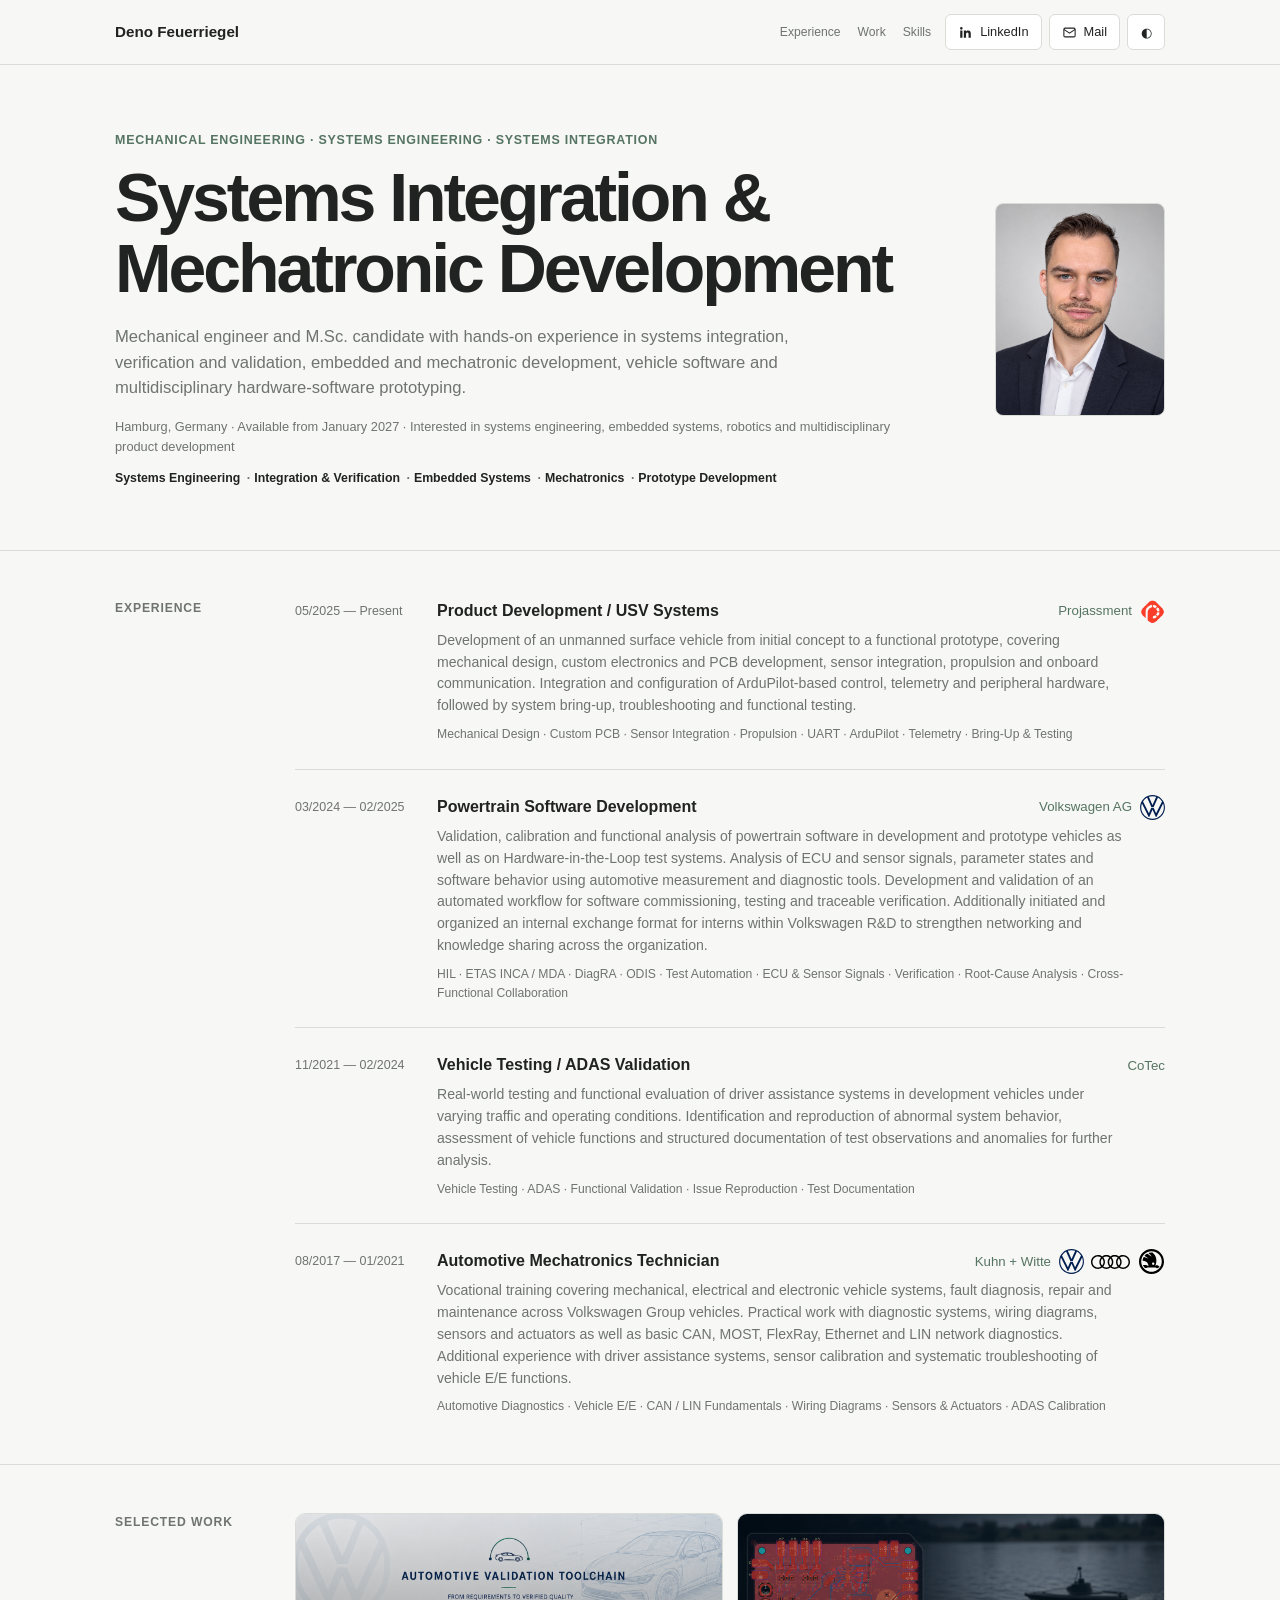
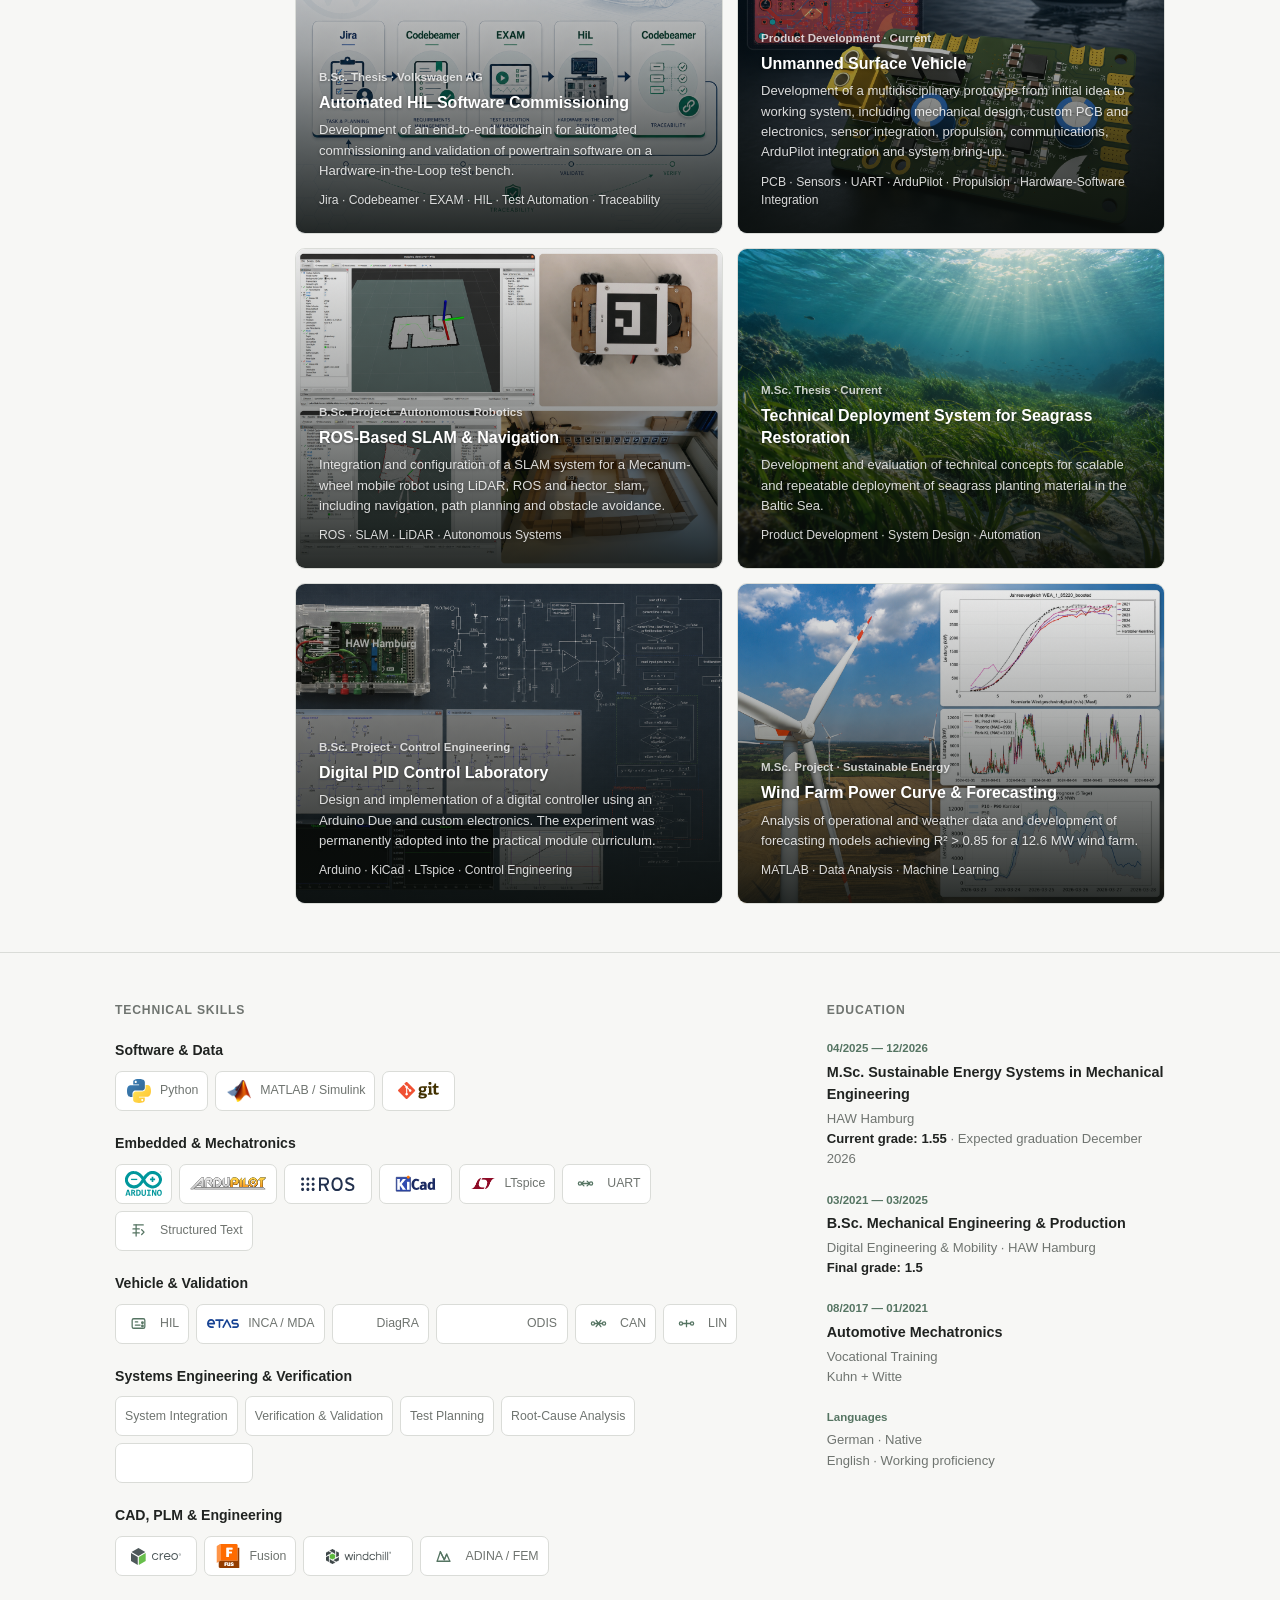
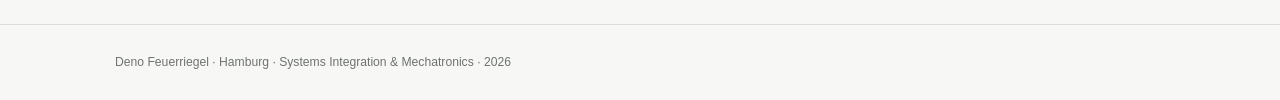
==== index.html @ 8373c4b9 "update mobile version" ====
<!DOCTYPE html>
<html lang="en">

<head>

    <meta charset="UTF-8">

    <meta
        name="viewport"
        content="width=device-width, initial-scale=1.0"
    >

    <meta
        name="format-detection"
        content="telephone=no"
    >

    <meta
        name="description"
        content="Deno Feuerriegel – Mechanical Engineer focused on systems integration, vehicle software validation, HIL testing, embedded systems and mechatronic development."
    >

    <!-- Social preview -->
    <meta
        property="og:title"
        content="Deno Feuerriegel | Engineering Profile"
    >

    <meta
        property="og:description"
        content="Mechanical Engineer focused on systems integration, vehicle software validation, HIL testing and multidisciplinary mechatronic development."
    >

    <meta
        property="og:type"
        content="website"
    >

    <meta property="og:url" content="https://denofeuerriegel.github.io/">
   
    <link
        rel="canonical"
        href="https://denofeuerriegel.github.io/"
    >

    <meta
        name="theme-color"
        content="#557462"
    >

    <!-- Favicon -->
    <link
        rel="icon"
        type="image/svg+xml"
        href="./assets/favicon.svg"
    >

    <link
        rel="alternate icon"
        href="./assets/favicon.svg"
    >

    <title>
        Deno Feuerriegel | Engineering Profile
    </title>


    <style>

        /* =========================================================
           THEME
        ========================================================= */

        :root {
            --bg: #f7f7f5;
            --surface: #ffffff;

            --text: #202321;
            --muted: #6f7470;

            --border: #dadcd8;

            --accent: #557462;
            --icon-bg: #eef0ec;

            --tool-bg: #ffffff;
            --tool-hover: #eef0ec;
            --tool-border: #dadcd8;
            --logo-bg: transparent;
        }


        @media (prefers-color-scheme: dark) {

            :root {
                --bg: #181a19;
                --surface: #202321;

                --text: #eeeeeb;
                --muted: #a4a8a4;

                --border: #373b38;

                --accent: #9eb5a6;
                --icon-bg: #292d2a;

                --tool-bg: #4a504d;
                --tool-hover: #565d59;
                --tool-border: #606862;

                --logo-bg: rgba(255, 255, 255, .16);
            }

        }


        html.light {
            --bg: #f7f7f5;
            --surface: #ffffff;

            --text: #202321;
            --muted: #6f7470;

            --border: #dadcd8;

            --accent: #557462;
            --icon-bg: #eef0ec;

            --tool-bg: #ffffff;
            --tool-hover: #eef0ec;
            --tool-border: #dadcd8;
            --logo-bg: transparent;
        }


        html.dark {
            --bg: #181a19;
            --surface: #202321;

            --text: #eeeeeb;
            --muted: #a4a8a4;

            --border: #373b38;

            --accent: #9eb5a6;
            --icon-bg: #292d2a;

            --tool-bg: #4a504d;
            --tool-hover: #565d59;
            --tool-border: #606862;

            --logo-bg: rgba(255, 255, 255, .16);
        }



        /* =========================================================
           BASE
        ========================================================= */

        * {
            box-sizing: border-box;

            margin: 0;
            padding: 0;
        }


        html {
            scroll-behavior: smooth;
        }


        body {
            background: var(--bg);
            color: var(--text);

            font-family:
                -apple-system,
                BlinkMacSystemFont,
                "Segoe UI",
                Helvetica,
                Arial,
                sans-serif;

            line-height: 1.55;

            transition:
                background-color .2s ease,
                color .2s ease;
        }


        a {
            color: inherit;
        }


        a[x-apple-data-detectors] {
            color: inherit !important;
            text-decoration: none !important;
            pointer-events: none !important;
            cursor: default !important;
        }


        img {
            max-width: 100%;
        }


        .container {
            width: min(
                1050px,
                calc(100% - 40px)
            );

            margin: auto;
        }



        /* =========================================================
           NAVIGATION
        ========================================================= */

        nav {
            border-bottom:
                1px solid var(--border);

            background: var(--bg);
        }


        .nav-inner {
            min-height: 64px;

            display: flex;
            align-items: center;
            justify-content: space-between;

            gap: 24px;
        }


        .brand {
            flex: 0 0 auto;

            font-size: .95rem;
            font-weight: 650;

            text-decoration: none;
        }


        .nav-right {
            display: flex;
            align-items: center;

            gap: 14px;
        }


        .nav-links {
            display: flex;
            align-items: center;

            gap: 17px;
        }


        .nav-link {
            color: var(--muted);

            font-size: .76rem;
            font-weight: 500;

            text-decoration: none;

            transition: color .15s ease;
        }


        .nav-link:hover {
            color: var(--text);
        }


        .nav-actions {
            display: flex;

            gap: 7px;
        }


        .nav-button {
            height: 36px;

            padding: 0 12px;

            border:
                1px solid var(--border);

            border-radius: 6px;

            background: var(--surface);
            color: var(--text);

            display: inline-flex;
            align-items: center;
            justify-content: center;

            gap: 7px;

            font-family: inherit;
            font-size: .8rem;
            font-weight: 500;

            text-decoration: none;

            cursor: pointer;

            transition:
                border-color .15s ease,
                background-color .15s ease;
        }


        .nav-button:hover {
            border-color: var(--accent);

            background: var(--icon-bg);
        }


        .nav-button svg {
            width: 15px;
            height: 15px;
        }


        #theme-toggle {
            width: 38px;

            padding: 0;
        }



        /* =========================================================
           HERO
        ========================================================= */

        header {
            padding:
                66px 0 62px;
        }


        .hero-grid {
            display: grid;

            grid-template-columns:
                minmax(0, 1fr)
                170px;

            gap: 55px;

            align-items: center;
        }


        .hero-copy {
            max-width: 800px;
        }


        .label {
            margin-bottom: 12px;

            color: var(--accent);

            font-size: .78rem;
            font-weight: 600;

            text-transform: uppercase;

            letter-spacing: .06em;
        }


        h1 {
            max-width: 780px;

            margin-bottom: 20px;

            font-size:
                clamp(
                    2.5rem,
                    6vw,
                    4.25rem
                );

            font-weight: 550;

            line-height: 1.04;

            letter-spacing: -.045em;
        }


        .hero-copy > p {
            max-width: 700px;

            color: var(--muted);

            font-size: 1.04rem;
        }


        .hero-meta {
            margin-top: 16px;

            color: var(--muted);

            font-size: .8rem;
            font-weight: 500;
        }



        /* Technical focus line */

        .focus-line {
            margin-top: 12px;

            display: flex;
            flex-wrap: wrap;

            gap: 6px 14px;

            color: var(--text);

            font-size: .77rem;
            font-weight: 550;
        }


        .focus-line span {
            position: relative;
        }


        .focus-line span:not(:last-child)::after {
            content: "·";

            position: absolute;

            right: -10px;

            color: var(--muted);
        }



        /* =========================================================
           PROFILE PHOTO
           Original: 683 × 1024
        ========================================================= */

        .profile {
            display: flex;
            flex-direction: column;

            align-items: flex-end;

            gap: 9px;
        }


        .portrait {
            width: 170px;

            aspect-ratio: 1122 / 1402;

            overflow: hidden;

            border:
                1px solid var(--border);

            border-radius: 8px;

            background: var(--surface);
        }


        .portrait img {
            width: 100%;
            height: 100%;

            display: block;

            object-fit: cover;
            object-position: center center;

            image-rendering: auto;
        }


        .profile-caption {
            width: 158px;

            color: var(--muted);

            font-size: .72rem;

            text-align: right;
        }



        /* =========================================================
           SECTIONS
        ========================================================= */

        section {
            padding: 48px 0;

            border-top:
                1px solid var(--border);

            scroll-margin-top: 20px;
        }


        .layout {
            display: grid;

            grid-template-columns:
                150px 1fr;

            gap: 30px;
        }


        .section-title {
            color: var(--muted);

            font-size: .76rem;
            font-weight: 600;

            text-transform: uppercase;

            letter-spacing: .07em;
        }



        /* =========================================================
           EXPERIENCE
        ========================================================= */

        .job {
            display: grid;

            grid-template-columns:
                120px 1fr;

            gap: 22px;

            padding:
                0 0 25px;

            margin-bottom: 25px;

            border-bottom:
                1px solid var(--border);
        }


        .job:last-child {
            padding-bottom: 0;

            margin-bottom: 0;

            border-bottom: none;
        }


        .date {
            padding-top: 3px;

            color: var(--muted);

            font-size: .78rem;

            white-space: nowrap;
        }


        .job-top {
            display: flex;

            justify-content: space-between;
            align-items: center;

            gap: 20px;

            margin-bottom: 6px;
        }


        .job h3 {
            font-size: 1rem;
            font-weight: 600;
        }


        .company-wrap {
            display: flex;

            align-items: center;
            justify-content: flex-end;

            gap: 8px;

            white-space: nowrap;
        }


        .company {
            color: var(--accent);

            font-size: .83rem;
        }


        .company-logos {
            display: flex;
            align-items: center;

            gap: 7px;
        }



        /* =========================================================
           COMPANY LOGOS
        ========================================================= */

        .company-logo-link,
        .company-logo-static {
            display: inline-flex;

            align-items: center;
            justify-content: center;

            border-radius: 4px;

            text-decoration: none;
        }


        .company-logo-link {
            transition:
                opacity .15s ease,
                transform .15s ease;
        }


        .company-logo-link:hover {
            opacity: .72;

            transform:
                translateY(-1px);
        }


        .company-logo {
            width: 25px;
            height: 25px;

            display: block;

            object-fit: contain;
        }


        .company-logo.projassment {
            width: 25px;
            height: 25px;
        }


        .company-logo.audi {
            width: 39px;
            height: 23px;
        }


        .company-logo.skoda {
            width: 28px;
            height: 25px;
        }


        .job p {
            max-width: 690px;

            color: var(--muted);

            font-size: .88rem;
        }


        .keywords {
            margin-top: 8px;

            color: var(--muted);

            font-size: .76rem;
        }



        /* =========================================================
           SELECTED WORK
        ========================================================= */

        .projects {
            display: grid;

            grid-template-columns:
                repeat(
                    2,
                    minmax(0, 1fr)
                );

            gap: 14px;
        }


        .project {
            position: relative;

            min-height: 230px;

            padding: 23px;

            overflow: hidden;

            border:
                1px solid var(--border);

            border-radius: 10px;

            background: var(--surface);

            display: flex;
            align-items: flex-end;

            transition:
                transform .18s ease,
                border-color .18s ease;
        }


        .project:hover {
            transform: translateY(-2px);

            border-color: var(--accent);
        }


        .project-content {
            position: relative;
            z-index: 2;

            width: 100%;
        }


        .project:not(.project-visual) {
            align-items: flex-start;
        }


        .project-visual {
            aspect-ratio: 4 / 3;
            min-height: 0;
        }


        .project-image {
            position: absolute;
            inset: 0;

            width: 100%;
            height: 100%;

            object-fit: cover;
            object-position: center;

            transform: scale(1.001);

            transition:
                transform .35s ease,
                filter .35s ease;
        }


        .project-visual:hover .project-image {
            transform: scale(1.035);

            filter:
                brightness(1.08)
                saturate(1.04);
        }

        .project-visual h3,
        .project-visual p,
        .project-visual .keywords,
        .project-visual .project-meta {
            text-shadow:
                0 1px 3px rgba(0, 0, 0, .35);
        }

        .project-visual::after {
            content: "";

            position: absolute;
            inset: 0;

            background:
                linear-gradient(
                    180deg,
                    rgba(10, 14, 12, .08) 0%,
                    rgba(10, 14, 12, .34) 42%,
                    rgba(10, 14, 12, .88) 100%
                );

            z-index: 1;

            opacity: 1;

            transition:
                opacity .3s ease;
        }


        .project-visual:hover::after {
            opacity: .62;
        }


        .project-meta {
            margin-bottom: 5px;

            color: var(--accent);

            font-size: .72rem;
            font-weight: 600;
        }


        .project h3 {
            margin-bottom: 7px;

            font-size: 1rem;
            font-weight: 600;

            line-height: 1.35;
        }


        .project p {
            color: var(--muted);

            font-size: .82rem;

            line-height: 1.55;
        }


        .project .keywords {
            margin-top: 10px;
        }


        .project-visual .project-meta {
            color: rgba(255, 255, 255, .78);
        }


        .project-visual h3 {
            color: #ffffff;
        }


        .project-visual p,
        .project-visual .keywords {
            color: rgba(255, 255, 255, .84);
        }


        @media (prefers-reduced-motion: reduce) {
            .project,
            .project-image {
                transition: none;
            }
        }


        /* =========================================================
           LOWER GRID
        ========================================================= */

        .two-columns {
            display: grid;

            grid-template-columns:
                1.32fr .68fr;

            gap: 55px;
        }


        .group {
            margin-bottom: 22px;
        }


        .group:last-child {
            margin-bottom: 0;
        }


        .group h3 {
            margin-bottom: 9px;

            font-size: .88rem;
            font-weight: 600;
        }



        /* =========================================================
           SKILL PILLS
        ========================================================= */

        .tool-list {
            display: flex;
            flex-wrap: wrap;

            gap: 7px;
        }


        .tool {
            min-height: 40px;

            padding: 5px 9px;

            display: inline-flex;
            align-items: center;

            gap: 8px;

            border:
                1px solid var(--tool-border, var(--border));

            border-radius: 7px;

            background: var(--tool-bg, var(--surface));
            color: var(--muted);

            font-size: .77rem;

            text-decoration: none;

            transition:
                border-color .15s ease,
                background-color .15s ease,
                transform .15s ease;
        }


        a.tool {
            cursor: pointer;
        }


        a.tool:hover {
            border-color: var(--accent);

            background: var(--tool-hover, var(--icon-bg));

            transform:
                translateY(-1px);
        }



        /* =========================================================
           ICON + TEXT
        ========================================================= */

        .tool-icon {
            width: 27px;
            height: 27px;

            flex:
                0 0 27px;

            display: inline-flex;

            align-items: center;
            justify-content: center;

            overflow: hidden;
        }


        .tool-icon img {
            width: 24px;
            height: 24px;

            display: block;

            object-fit: contain;
        }


        .tool-icon.diagra img {
            width: 26px;
            height: 26px;
        }


        .tool-icon.etas-icon {
            width: 34px;

            flex: 0 0 34px;
        }


        .tool-icon.etas-icon img {
            width: 32px;
            height: 24px;
        }


        .tool-icon svg {
            width: 19px;
            height: 19px;

            stroke: var(--accent);
            fill: none;

            stroke-width: 1.6;

            stroke-linecap: round;
            stroke-linejoin: round;
        }



        /* =========================================================
           WORDMARK LOGOS
        ========================================================= */

        .tool.wordmark {
            padding:
                5px 9px;

            gap: 0;
        }


        .wordmark-img {
            display: block;

            width: auto;
            height: 25px;

            max-width: 88px;

            object-fit: contain;
        }


        .wordmark-img.arduino {
            max-width: 69px;
        }


        .wordmark-img.ardupilot {
            max-width: 78px;
        }


        .wordmark-img.git {
            max-width: 62px;
        }


        .wordmark-img.ros {
            max-width: 68px;
        }


        .wordmark-img.kicad {
            max-width: 72px;
        }


        .wordmark-img.etas {
            max-width: 73px;
        }


        .wordmark-img.creo {
            max-width: 80px;
        }


        .wordmark-img.windchill {
            width: 90px;
            max-width: 90px;

            height: 23px;
        }


        .wordmark-img.codebeamer {
            width: 118px;
            max-width: 118px;

            height: 28px;
        }



        /* ODIS is wider than a normal icon */

        .tool.wordmark.odis {
            padding:
                5px 10px;
            gap: 8px;
        }


        .wordmark-img.odis {
            width: 72px;
            max-width: 72px;

            height: 27px;

            object-fit: contain;
        }

        .wordmark-img.git,
        .wordmark-img.ros,
        .wordmark-img.kicad,
        .wordmark-img.odis,
        .wordmark-img.creo,
        .wordmark-img.windchill,
        .wordmark-img.codebeamer {
            background: var(--logo-bg);

            border-radius: 5px;

            padding: 4px 6px;
        }


        /* ODIS fallback */

        .logo-fallback {
            display: none;

            color: var(--text);

            font-size: .73rem;
            font-weight: 600;
        }



        /* =========================================================
           EDUCATION
        ========================================================= */

        .degree {
            margin-bottom: 22px;
        }


        .degree:last-child {
            margin-bottom: 0;
        }


        .degree-date {
            margin-bottom: 3px;

            color: var(--accent);

            font-size: .72rem;
            font-weight: 550;
        }


        .degree h3 {
            margin-bottom: 3px;

            font-size: .9rem;
            font-weight: 600;
        }


        .degree p {
            color: var(--muted);

            font-size: .82rem;
        }


        .grade {
            color: var(--text);

            font-weight: 550;
        }



        /* =========================================================
           FOOTER
        ========================================================= */

        footer {
            padding: 28px 0;

            border-top:
                1px solid var(--border);

            color: var(--muted);

            font-size: .76rem;
        }



        /* =========================================================
           MOBILE
        ========================================================= */

        @media (max-width: 780px) {

            .nav-links {
                display: none;
            }

        }


        @media (max-width: 700px) {

            .container {
                width:
                    calc(100% - 28px);
            }


            header {
                padding:
                    48px 0;
            }


            .hero-grid {
                display: grid;

                grid-template-columns:
                    minmax(0, 1fr)
                    92px;

                column-gap: 16px;
                row-gap: 0;

                align-items: start;
            }


            /*
                Dadurch werden die Inhalte von .hero-copy
                direkt Teil des Hero-Grids.
            */
            .hero-copy {
                display: contents;
            }


            /* Grünes Label über die volle Breite */

            .label {
                grid-column: 1 / -1;
                grid-row: 1;

                padding-right: 0;
                margin-bottom: 14px;
            }


            /* Schwarze Überschrift links */

            h1 {
                grid-column: 1;
                grid-row: 2;

                padding-right: 0;

                margin-bottom: 20px;

                font-size:
                    clamp(
                        2.1rem,
                        9.5vw,
                        3rem
                    );
            }


            /* Foto direkt neben der schwarzen Überschrift */

            .profile {
                grid-column: 2;
                grid-row: 2;

                position: static;

                display: block;

                align-self: start;

                margin-top: 4px;
            }


            .portrait {
                width: 92px;

                border-radius: 8px;
            }


            /* Beschreibung wieder volle Breite */

            .hero-copy > p {
                grid-column: 1 / -1;
                grid-row: 3;

                margin-top: 0;
            }


            /* Meta-Informationen volle Breite */

            .hero-meta {
                grid-column: 1 / -1;
                grid-row: 4;
            }


            /* Focus-Zeile ebenfalls volle Breite */

            .focus-line {
                grid-column: 1 / -1;
                grid-row: 5;
            }


            section {
                padding:
                    40px 0;
            }


            .layout {
                grid-template-columns:
                    1fr;

                gap: 24px;
            }


            .job {
                grid-template-columns:
                    1fr;

                gap: 7px;
            }


            .job-top {
                display: block;
            }


            .company-wrap {
                justify-content:
                    flex-start;

                margin-top: 5px;
                margin-bottom: 5px;
            }


            .projects {
                grid-template-columns:
                    1fr;
            }


            .project {
                min-height: 220px;
            }


            .two-columns {
                grid-template-columns:
                    1fr;

                gap: 40px;
            }


            .nav-text {
                display: none;
            }

        }

    </style>

</head>



<body>



<!-- =========================================================
     NAVIGATION
========================================================= -->

<nav>

    <div class="container nav-inner">


        <a
            href="#"
            class="brand"
        >
            Deno Feuerriegel
        </a>



        <div class="nav-right">


            <div class="nav-links">

                <a
                    class="nav-link"
                    href="#experience"
                >
                    Experience
                </a>

                <a
                    class="nav-link"
                    href="#work"
                >
                    Work
                </a>

                <a
                    class="nav-link"
                    href="#skills"
                >
                    Skills
                </a>

            </div>



            <div class="nav-actions">


                <!-- LinkedIn -->

                <a
                    class="nav-button"
                    href="https://www.linkedin.com/in/deno-feuerriegel"
                    target="_blank"
                    rel="noopener noreferrer"
                    title="LinkedIn"
                    aria-label="LinkedIn"
                >

                    <svg
                        viewBox="0 0 24 24"
                        fill="currentColor"
                    >

                        <path
                            d="M20.45 20.45h-3.56v-5.57c0-1.33-.03-3.04-1.85-3.04-1.85 0-2.14 1.45-2.14 2.94v5.67H9.34V8.98h3.42v1.57h.05c.48-.9 1.64-1.85 3.37-1.85 3.6 0 4.27 2.37 4.27 5.46v6.29zM5.32 7.41a2.06 2.06 0 1 1 0-4.12 2.06 2.06 0 0 1 0 4.12zM7.1 20.45H3.54V8.98H7.1v11.47z"
                        />

                    </svg>

                    <span class="nav-text">
                        LinkedIn
                    </span>

                </a>



                <!-- Mail -->

                <a
                    class="nav-button"
                    href="mailto:deno.feuerriegel@gmail.com"
                    title="Email"
                    aria-label="Email"
                >

                    <svg
                        viewBox="0 0 24 24"
                        fill="none"
                        stroke="currentColor"
                        stroke-width="1.7"
                    >

                        <rect
                            x="3"
                            y="5"
                            width="18"
                            height="14"
                            rx="2"
                        />

                        <path
                            d="M3 7l9 6 9-6"
                        />

                    </svg>

                    <span class="nav-text">
                        Mail
                    </span>

                </a>



                <!-- Theme -->

                <button
                    class="nav-button"
                    id="theme-toggle"
                    type="button"
                    title="Toggle light / dark mode"
                    aria-label="Toggle light and dark mode"
                >
                    ◐
                </button>


            </div>

        </div>

    </div>

</nav>



<!-- =========================================================
     HERO
========================================================= -->

<header>

    <div class="container hero-grid">


        <div class="hero-copy">


            <div class="label">
                Mechanical Engineering · Systems Engineering · Systems Integration
            </div>


            <h1>
                Systems Integration
                & Mechatronic Development
            </h1>


            <p>
                Mechanical engineer and M.Sc. candidate with hands-on
                experience in systems integration, verification and validation,
                embedded and mechatronic development, vehicle software
                and multidisciplinary hardware-software prototyping.
            </p>

            <div class="hero-meta">
                Hamburg, Germany · Available from January 2027 ·
                Interested in systems engineering, embedded systems,
                robotics and multidisciplinary product development
            </div>

            <div class="focus-line">

                <span>
                    Systems Engineering
                </span>

                <span>
                    Integration & Verification
                </span>

                <span>
                    Embedded Systems
                </span>

                <span>
                    Mechatronics
                </span>

                <span>
                    Prototype Development
                </span>

            </div>


        </div>



        <aside class="profile">


            <div class="portrait">

                <img
                    src="./assets/bild.png?v=2"
                    width="1122"
                    height="1402"
                    alt="Deno Feuerriegel"
                    decoding="async"
                >

            </div>


        </aside>


    </div>

</header>



<!-- =========================================================
     EXPERIENCE
========================================================= -->

<section id="experience">

    <div class="container layout">


        <div class="section-title">
            Experience
        </div>


        <div>



            <!-- Projassment -->

            <div class="job">


                <div class="date">
                    05/2025 — Present
                </div>


                <div>


                    <div class="job-top">


                        <h3>
                            Product Development / USV Systems
                        </h3>



                        <div class="company-wrap">


                            <span class="company">
                                Projassment
                            </span>


                            <span
                                class="company-logo-static"
                                title="Projassment"
                            >

                                <img
                                    class="company-logo projassment"
                                    src="./assets/brands/projassment.png"
                                    alt="Projassment"
                                    loading="lazy"
                                    decoding="async"
                                >

                            </span>


                        </div>


                    </div>


                    <p>
                        Development of an unmanned surface vehicle from initial concept
                        to a functional prototype, covering mechanical design, custom
                        electronics and PCB development, sensor integration, propulsion
                        and onboard communication. Integration and configuration of
                        ArduPilot-based control, telemetry and peripheral hardware,
                        followed by system bring-up, troubleshooting and functional testing.
                    </p>


                    <div class="keywords">
                        Mechanical Design · Custom PCB · Sensor Integration ·
                        Propulsion · UART · ArduPilot · Telemetry ·
                        Bring-Up & Testing
                    </div>


                </div>


            </div>



            <!-- Volkswagen -->

            <div class="job">


                <div class="date">
                    03/2024 — 02/2025
                </div>


                <div>


                    <div class="job-top">


                        <h3>
                            Powertrain Software Development
                        </h3>


                        <div class="company-wrap">


                            <span class="company">
                                Volkswagen AG
                            </span>


                            <a
                                class="company-logo-link"
                                href="https://www.volkswagen-group.com/"
                                target="_blank"
                                rel="noopener noreferrer"
                                title="Volkswagen"
                            >

                                <img
                                    class="company-logo"
                                    src="./assets/brands/volkswagen.svg"
                                    alt="Volkswagen"
                                    loading="lazy"
                                    decoding="async"
                                >

                            </a>


                        </div>


                    </div>


                    <p>
                        Validation, calibration and functional analysis of powertrain
                        software in development and prototype vehicles as well as on
                        Hardware-in-the-Loop test systems. Analysis of ECU and sensor
                        signals, parameter states and software behavior using automotive
                        measurement and diagnostic tools. Development and validation of
                        an automated workflow for software commissioning, testing and
                        traceable verification. Additionally initiated and organized an
                        internal exchange format for interns within Volkswagen R&D to
                        strengthen networking and knowledge sharing across the organization.
                    </p>

                    <div class="keywords">
                        HIL · ETAS INCA / MDA · DiagRA · ODIS ·
                        Test Automation · ECU & Sensor Signals ·
                        Verification · Root-Cause Analysis ·
                        Cross-Functional Collaboration
                    </div>


                </div>


            </div>



            <!-- CoTec -->

            <div class="job">


                <div class="date">
                    11/2021 — 02/2024
                </div>


                <div>


                    <div class="job-top">


                        <h3>
                            Vehicle Testing / ADAS Validation
                        </h3>


                        <span class="company">
                            CoTec
                        </span>


                    </div>


                    <p>
                        Real-world testing and functional evaluation of driver assistance
                        systems in development vehicles under varying traffic and operating
                        conditions. Identification and reproduction of abnormal system
                        behavior, assessment of vehicle functions and structured
                        documentation of test observations and anomalies for further analysis.
                    </p>

                    <div class="keywords">
                        Vehicle Testing · ADAS · Functional Validation ·
                        Issue Reproduction · Test Documentation
                    </div>


                </div>


            </div>



            <!-- Kuhn + Witte -->

            <div class="job">


                <div class="date">
                    08/2017 — 01/2021
                </div>


                <div>


                    <div class="job-top">


                        <h3>
                            Automotive Mechatronics Technician
                        </h3>


                        <div class="company-wrap">


                            <span class="company">
                                Kuhn + Witte
                            </span>


                            <div class="company-logos">


                                <!-- VW -->

                                <a
                                    class="company-logo-link"
                                    href="https://www.volkswagen.de/"
                                    target="_blank"
                                    rel="noopener noreferrer"
                                    title="Volkswagen"
                                >

                                    <img
                                        class="company-logo"
                                        src="./assets/brands/volkswagen.svg"
                                        alt="Volkswagen"
                                        loading="lazy"
                                        decoding="async"
                                    >

                                </a>



                                <!-- Audi -->

                                <a
                                    class="company-logo-link"
                                    href="https://www.audi.de/"
                                    target="_blank"
                                    rel="noopener noreferrer"
                                    title="Audi"
                                >

                                    <img
                                        class="company-logo audi"
                                        src="./assets/brands/audi.svg"
                                        alt="Audi"
                                        loading="lazy"
                                        decoding="async"
                                    >

                                </a>



                                <!-- Skoda -->

                                <a
                                    class="company-logo-link"
                                    href="https://www.skoda-auto.com/"
                                    target="_blank"
                                    rel="noopener noreferrer"
                                    title="Škoda"
                                >

                                    <img
                                        class="company-logo skoda"
                                        src="./assets/brands/skoda.svg"
                                        alt="Škoda"
                                        loading="lazy"
                                        decoding="async"
                                    >

                                </a>


                            </div>


                        </div>


                    </div>


                    <p>
                        Vocational training covering mechanical, electrical and electronic
                        vehicle systems, fault diagnosis, repair and maintenance across
                        Volkswagen Group vehicles. Practical work with diagnostic systems,
                        wiring diagrams, sensors and actuators as well as basic CAN, MOST, FlexRay, Ethernet and LIN
                        network diagnostics. Additional experience with driver assistance
                        systems, sensor calibration and systematic troubleshooting of
                        vehicle E/E functions.
                    </p>

                    <div class="keywords">
                        Automotive Diagnostics · Vehicle E/E · CAN / LIN Fundamentals ·
                        Wiring Diagrams · Sensors & Actuators · ADAS Calibration
                    </div>


                </div>


            </div>


        </div>


    </div>

</section>



<!-- =========================================================
     SELECTED WORK
========================================================= -->

<section id="work">

    <div class="container layout">


        <div class="section-title">
            Selected Work
        </div>


        <div class="projects">


            <!-- HIL Bachelor Thesis -->

            <article class="project project-visual">

                <img
                    class="project-image"
                    src="./assets/projects/bachelorarbeit.png"
                    width="1448"
                    height="1086"
                    alt="Automotive HIL validation toolchain from Jira and Codebeamer through EXAM and HIL testing to traceability"
                    loading="lazy"
                    decoding="async"
                >

                <div class="project-content">

                    <div class="project-meta">
                        B.Sc. Thesis · Volkswagen AG
                    </div>

                    <h3>
                        Automated HIL Software Commissioning
                    </h3>

                    <p>
                        Development of an end-to-end toolchain for automated
                        commissioning and validation of powertrain software
                        on a Hardware-in-the-Loop test bench.
                    </p>

                    <div class="keywords">
                        Jira · Codebeamer · EXAM · HIL ·
                        Test Automation · Traceability
                    </div>

                </div>

            </article>


            <!-- USV -->

            <article class="project project-visual">
                
                <img
                    class="project-image"
                    src="./assets/projects/usv.png"
                    width="1448"
                    height="1086"
                    alt="Unmanned surface vehicle project with custom electronics and PCB development"
                    loading="lazy"
                    decoding="async"
                >

                <div class="project-content">

                    <div class="project-meta">
                        Product Development · Current
                    </div>

                    <h3>
                        Unmanned Surface Vehicle
                    </h3>

                    <p>
                        Development of a multidisciplinary prototype from
                        initial idea to working system, including mechanical
                        design, custom PCB and electronics, sensor integration,
                        propulsion, communications, ArduPilot integration and
                        system bring-up.
                    </p>

                    <div class="keywords">
                        PCB · Sensors · UART · ArduPilot ·
                        Propulsion · Hardware-Software Integration
                    </div>

                </div>

            </article>


            <!-- Robotics -->

            <article class="project project-visual">

                <img
                    class="project-image"
                    src="./assets/projects/autonome_robotik.png"
                    width="1448"
                    height="1086"
                    alt="Autonomous robotics project"
                    loading="lazy"
                    decoding="async"
                >

                <div class="project-content">

                    <div class="project-meta">
                        B.Sc. Project · Autonomous Robotics
                    </div>

                    <h3>
                        ROS-Based SLAM & Navigation
                    </h3>

                    <p>
                        Integration and configuration of a SLAM system
                        for a Mecanum-wheel mobile robot using LiDAR,
                        ROS and hector_slam, including navigation,
                        path planning and obstacle avoidance.
                    </p>

                    <div class="keywords">
                        ROS · SLAM · LiDAR · Autonomous Systems
                    </div>

                </div>

            </article>


            <!-- Master Thesis -->

            <article class="project project-visual">

                <img
                    class="project-image"
                    src="./assets/projects/seegras_ma.png"
                    width="1448"
                    height="1086"
                    alt="Seagrass restoration project with technical underwater deployment system"
                    loading="lazy"
                    decoding="async"
                >

                <div class="project-content">

                    <div class="project-meta">
                        M.Sc. Thesis · Current
                    </div>

                    <h3>
                        Technical Deployment System
                        for Seagrass Restoration
                    </h3>

                    <p>
                        Development and evaluation of technical concepts
                        for scalable and repeatable deployment of seagrass
                        planting material in the Baltic Sea.
                    </p>

                    <div class="keywords">
                        Product Development · System Design · Automation
                    </div>

                </div>

            </article>


            <!-- PID -->

            <article class="project project-visual">

                <img
                    class="project-image"
                    src="./assets/projects/studienarbeit.png"
                    width="1448"
                    height="1086"
                    alt="Digital PID control laboratory project"
                    loading="lazy"
                    decoding="async"
                >

                <div class="project-content">

                    <div class="project-meta">
                        B.Sc. Project · Control Engineering
                    </div>

                    <h3>
                        Digital PID Control Laboratory
                    </h3>

                    <p>
                        Design and implementation of a digital controller
                        using an Arduino Due and custom electronics.
                        The experiment was permanently adopted into
                        the practical module curriculum.
                    </p>

                    <div class="keywords">
                        Arduino · KiCad · LTspice · Control Engineering
                    </div>

                </div>

            </article>


            <!-- Wind -->

            <article class="project project-visual">

                <img
                    class="project-image"
                    src="./assets/projects/masterprojekt.png"
                    width="1448"
                    height="1086"
                    alt="Wind farm power curve and forecasting project"
                    loading="lazy"
                    decoding="async"
                >

                <div class="project-content">

                    <div class="project-meta">
                        M.Sc. Project · Sustainable Energy
                    </div>

                    <h3>
                        Wind Farm Power Curve & Forecasting
                    </h3>

                    <p>
                        Analysis of operational and weather data and
                        development of forecasting models achieving
                        R² &gt; 0.85 for a 12.6 MW wind farm.
                    </p>

                    <div class="keywords">
                        MATLAB · Data Analysis · Machine Learning
                    </div>

                </div>

            </article>


        </div>


    </div>

</section>



<!-- =========================================================
     SKILLS + EDUCATION
========================================================= -->

<section id="skills">

    <div class="container two-columns">



        <!-- =====================================================
             TECHNICAL SKILLS
        ====================================================== -->

        <div>


            <div
                class="section-title"
                style="margin-bottom: 20px;"
            >
                Technical Skills
            </div>



            <!-- Software -->

            <div class="group">


                <h3>
                    Software & Data
                </h3>


                <div class="tool-list">



                    <!-- Python -->

                    <a
                        class="tool"
                        href="https://www.python.org/"
                        target="_blank"
                        rel="noopener noreferrer"
                        title="Python"
                    >

                        <span class="tool-icon">

                            <img
                                src="./assets/icons/python.svg"
                                alt="Python logo"
                                loading="lazy"
                                decoding="async"
                            >

                        </span>

                        Python

                    </a>



                    <!-- MATLAB -->

                    <a
                        class="tool"
                        href="https://www.mathworks.com/products/matlab.html"
                        target="_blank"
                        rel="noopener noreferrer"
                        title="MATLAB / Simulink"
                    >

                        <span class="tool-icon">

                            <img
                                src="./assets/icons/matlab.png"
                                alt="MATLAB logo"
                                loading="lazy"
                                decoding="async"
                            >

                        </span>

                        MATLAB / Simulink

                    </a>



                    <!-- Git -->

                    <a
                        class="tool wordmark"
                        href="https://git-scm.com/"
                        target="_blank"
                        rel="noopener noreferrer"
                        title="Git"
                    >

                        <img
                            class="wordmark-img git"
                            src="./assets/icons/git.svg"
                            alt="Git"
                            loading="lazy"
                            decoding="async"
                        >

                    </a>


                </div>


            </div>



            <!-- Embedded -->

            <div class="group">


                <h3>
                    Embedded & Mechatronics
                </h3>


                <div class="tool-list">



                    <!-- Arduino -->

                    <a
                        class="tool wordmark"
                        href="https://www.arduino.cc/"
                        target="_blank"
                        rel="noopener noreferrer"
                        title="Arduino"
                    >

                        <img
                            class="wordmark-img arduino"
                            src="./assets/icons/arduino.svg"
                            alt="Arduino"
                            loading="lazy"
                            decoding="async"
                        >

                    </a>



                    <!-- ArduPilot -->

                    <a
                        class="tool wordmark"
                        href="https://ardupilot.org/"
                        target="_blank"
                        rel="noopener noreferrer"
                        title="ArduPilot"
                    >

                        <img
                            class="wordmark-img ardupilot"
                            src="./assets/icons/ardupilot.svg"
                            alt="ArduPilot"
                            loading="lazy"
                            decoding="async"
                        >

                    </a>



                    <!-- ROS -->

                    <a
                        class="tool wordmark"
                        href="https://www.ros.org/"
                        target="_blank"
                        rel="noopener noreferrer"
                        title="ROS"
                    >

                        <img
                            class="wordmark-img ros"
                            src="./assets/icons/ros.svg"
                            alt="ROS"
                            loading="lazy"
                            decoding="async"
                        >

                    </a>



                    <!-- KiCad -->

                    <a
                        class="tool wordmark"
                        href="https://www.kicad.org/"
                        target="_blank"
                        rel="noopener noreferrer"
                        title="KiCad"
                    >

                        <img
                            class="wordmark-img kicad"
                            src="./assets/icons/kicad.svg"
                            alt="KiCad"
                            loading="lazy"
                            decoding="async"
                        >

                    </a>



                    <!-- LTspice -->

                    <a
                        class="tool"
                        href="https://www.analog.com/en/resources/design-tools-and-calculators/ltspice-simulator.html"
                        target="_blank"
                        rel="noopener noreferrer"
                        title="LTspice"
                    >

                        <span class="tool-icon">

                            <img
                                src="./assets/icons/ltspice.png"
                                alt="LTspice logo"
                                loading="lazy"
                                decoding="async"
                            >

                        </span>

                        LTspice

                    </a>



                    <!-- UART -->

                    <div
                        class="tool"
                        title="Practical UART / serial communication experience"
                    >

                        <span class="tool-icon">

                            <svg
                                viewBox="0 0 24 24"
                                aria-hidden="true"
                            >

                                <circle cx="5" cy="12" r="2"/>
                                <circle cx="19" cy="12" r="2"/>

                                <path d="M7 12h10"/>
                                <path d="M10 9l-3 3 3 3"/>
                                <path d="M14 9l3 3-3 3"/>

                            </svg>

                        </span>

                        UART

                    </div>



                    <!-- Structured Text -->

                    <div
                        class="tool"
                        title="Structured Text"
                    >

                        <span class="tool-icon">

                            <svg
                                viewBox="0 0 24 24"
                                aria-hidden="true"
                            >

                                <path d="M6 5h12"/>
                                <path d="M9 5v14"/>
                                <path d="M5 10h8"/>
                                <path d="M5 15h8"/>
                                <path d="M16 11l3 3-3 3"/>

                            </svg>

                        </span>

                        Structured Text

                    </div>


                </div>


            </div>



            <!-- Vehicle -->

            <div class="group">


                <h3>
                    Vehicle & Validation
                </h3>


                <div class="tool-list">



                    <!-- HIL -->

                    <div
                        class="tool"
                        title="Hardware-in-the-Loop"
                    >

                        <span class="tool-icon">

                            <svg
                                viewBox="0 0 24 24"
                                aria-hidden="true"
                            >

                                <rect
                                    x="4"
                                    y="6"
                                    width="16"
                                    height="12"
                                    rx="2"
                                />

                                <path d="M8 10h3"/>
                                <path d="M8 14h6"/>

                                <circle cx="17" cy="11" r="1"/>
                                <circle cx="17" cy="15" r="1"/>

                            </svg>

                        </span>

                        HIL

                    </div>



                    <!-- ETAS -->

                    <a
                        class="tool"
                        href="https://www.etas.com/ww/en/products-services/data-acquisition-processing-tools/software-products/inca-software-products/"
                        target="_blank"
                        rel="noopener noreferrer"
                        title="ETAS INCA / MDA"
                    >

                        <span class="tool-icon etas-icon">

                            <img
                                src="./assets/icons/etas.svg"
                                alt="ETAS"
                                loading="lazy"
                                decoding="async"
                            >

                        </span>

                        INCA / MDA

                    </a>



                    <!-- DiagRA -->

                    <a
                        class="tool"
                        href="https://www.rac.de/"
                        target="_blank"
                        rel="noopener noreferrer"
                        title="DiagRA D"
                    >

                        <span class="tool-icon diagra">

                            <img
                                src="./assets/icons/diagra_d.png"
                                alt="DiagRA D logo"
                                loading="lazy"
                                decoding="async"
                            >

                        </span>

                        DiagRA

                    </a>



                    <!-- ODIS -->

                    <a
                        class="tool wordmark odis"
                        href="https://erwin.vwgroup-datahub.com/odis-requirements"
                        target="_blank"
                        rel="noopener noreferrer"
                        title="ODIS"
                    >

                        <img
                            class="wordmark-img odis"
                            src="./assets/icons/odis.png?v=4"
                            alt=""
                            loading="lazy"
                            decoding="async"

                            onerror="
                                this.style.display='none';
                            "
                        >

                        <span>
                            ODIS
                        </span>

                    </a>



                    <!-- CAN -->

                    <div
                        class="tool"
                        title="Practical fundamentals from automotive training and diagnostics"
                    >

                        <span class="tool-icon">

                            <svg
                                viewBox="0 0 24 24"
                                aria-hidden="true"
                            >

                                <circle cx="5" cy="12" r="2"/>
                                <circle cx="19" cy="12" r="2"/>

                                <path d="M7 12h10"/>
                                <path d="M9 8l3 4-3 4"/>
                                <path d="M15 8l-3 4 3 4"/>

                            </svg>

                        </span>

                        CAN

                    </div>



                    <!-- LIN -->

                    <div
                        class="tool"
                        title="Practical fundamentals from automotive training and diagnostics"
                    >

                        <span class="tool-icon">

                            <svg
                                viewBox="0 0 24 24"
                                aria-hidden="true"
                            >

                                <circle cx="5" cy="12" r="2"/>
                                <circle cx="19" cy="12" r="2"/>

                                <path d="M7 12h10"/>
                                <path d="M12 8v8"/>

                            </svg>

                        </span>

                        LIN

                    </div>


                </div>


            </div>



            <!-- Systems Engineering & Verification -->

            <div class="group">


                <h3>
                    Systems Engineering & Verification
                </h3>


                <div class="tool-list">


                    <div
                        class="tool"
                        title="System integration across mechanical, electrical and software domains"
                    >
                        System Integration
                    </div>


                    <div
                        class="tool"
                        title="Verification and validation experience from HIL, vehicle testing and system bring-up"
                    >
                        Verification & Validation
                    </div>


                    <div
                        class="tool"
                        title="Creation, adaptation and execution of test cases and test plans"
                    >
                        Test Planning
                    </div>


                    <div
                        class="tool"
                        title="Structured troubleshooting and analysis of system-level issues"
                    >
                        Root-Cause Analysis
                    </div>


                    <a
                        class="tool wordmark"
                        href="https://www.ptc.com/en/products/codebeamer"
                        target="_blank"
                        rel="noopener noreferrer"
                        title="PTC Codebeamer"
                    >

                        <img
                            class="wordmark-img codebeamer"
                            src="./assets/icons/codebeamer.png"
                            alt="PTC Codebeamer"
                            loading="lazy"
                            decoding="async"
                        >

                    </a>


                </div>


            </div>



            <!-- CAD / PLM -->

            <div class="group">


                <h3>
                    CAD, PLM & Engineering
                </h3>


                <div class="tool-list">



                    <!-- Creo -->

                    <a
                        class="tool wordmark"
                        href="https://www.ptc.com/en/products/creo"
                        target="_blank"
                        rel="noopener noreferrer"
                        title="PTC Creo"
                    >

                        <img
                            class="wordmark-img creo"
                            src="./assets/icons/creo.svg"
                            alt="PTC Creo"
                            loading="lazy"
                            decoding="async"
                        >

                    </a>



                    <!-- Fusion -->

                    <a
                        class="tool"
                        href="https://www.autodesk.com/products/fusion-360/overview"
                        target="_blank"
                        rel="noopener noreferrer"
                        title="Autodesk Fusion"
                    >

                        <span class="tool-icon">

                            <img
                                src="./assets/icons/fusion.svg"
                                alt="Autodesk Fusion logo"
                                loading="lazy"
                                decoding="async"
                            >

                        </span>

                        Fusion

                    </a>



                    <!-- Windchill -->

                    <a
                        class="tool wordmark"
                        href="https://www.ptc.com/en/products/windchill"
                        target="_blank"
                        rel="noopener noreferrer"
                        title="PTC Windchill"
                    >

                        <img
                            class="wordmark-img windchill"
                            src="./assets/icons/windchill.png"
                            alt="PTC Windchill"
                            loading="lazy"
                            decoding="async"
                        >

                    </a>



                    <!-- ADINA -->

                    <a
                        class="tool"
                        href="https://www.bentley.com/software/adina/"
                        target="_blank"
                        rel="noopener noreferrer"
                        title="ADINA"
                    >

                        <span class="tool-icon">

                            <svg
                                viewBox="0 0 24 24"
                                aria-hidden="true"
                            >

                                <path d="M4 18l4-12 5 10 3-7 4 9"/>
                                <path d="M4 18h16"/>
                                <path d="M8 6l5 10"/>
                                <path d="M13 16l3-7"/>

                            </svg>

                        </span>

                        ADINA / FEM

                    </a>


                </div>


            </div>


        </div>



        <!-- =====================================================
             EDUCATION
        ====================================================== -->

        <div>


            <div
                class="section-title"
                style="margin-bottom: 20px;"
            >
                Education
            </div>



            <!-- Master -->

            <div class="degree">


                <div class="degree-date">
                    04/2025 — 12/2026
                </div>


                <h3>
                    M.Sc. Sustainable Energy Systems
                    in Mechanical Engineering
                </h3>


                <p>

                    HAW Hamburg

                    <br>

                    <span class="grade">
                        Current grade: 1.55
                    </span>

                    · Expected graduation December 2026

                </p>


            </div>



            <!-- Bachelor -->

            <div class="degree">


                <div class="degree-date">
                    03/2021 — 03/2025
                </div>


                <h3>
                    B.Sc. Mechanical Engineering & Production
                </h3>


                <p>

                    Digital Engineering & Mobility
                    · HAW Hamburg

                    <br>

                    <span class="grade">
                        Final grade: 1.5
                    </span>

                </p>


            </div>



            <!-- Apprenticeship -->

            <div class="degree">


                <div class="degree-date">
                    08/2017 — 01/2021
                </div>


                <h3>
                    Automotive Mechatronics
                </h3>


                <p>
                    Vocational Training
                    <br>
                    Kuhn + Witte
                </p>


            </div>
            

            <div class="degree">
                <div class="degree-date">
                    Languages
                </div>

                <p>
                    German · Native
                    <br>
                    English · Working proficiency
                </p>
            </div>


        </div>


    </div>

</section>




<!-- =========================================================
     FOOTER
========================================================= -->

<footer>

    <div class="container">

        Deno Feuerriegel
        · Hamburg
        · Systems Integration & Mechatronics
        · 2026
    </div>

</footer>


<!-- Cloudflare Web Analytics -->
 <script 
    type='module' 
    src='https://static.cloudflareinsights.com/beacon.min.js' 
    data-cf-beacon='{"token": "c5dbd95d32064273a335e95b02a4a111"}'>
 </script><!-- End Cloudflare Web Analytics -->

<!-- =========================================================
     THEME SWITCH
========================================================= -->

<script>

    const button =
        document.getElementById(
            "theme-toggle"
        );


    const root =
        document.documentElement;


    const saved =
        localStorage.getItem(
            "color-theme"
        );


    if (
        saved === "light"
    ) {

        root.classList.add(
            "light"
        );

    }


    if (
        saved === "dark"
    ) {

        root.classList.add(
            "dark"
        );

    }



    button.addEventListener(
        "click",
        function () {


            const systemDark =
                window
                    .matchMedia(
                        "(prefers-color-scheme: dark)"
                    )
                    .matches;


            let currentlyDark;


            if (
                root.classList.contains(
                    "dark"
                )
            ) {

                currentlyDark = true;

            }


            else if (
                root.classList.contains(
                    "light"
                )
            ) {

                currentlyDark = false;

            }


            else {

                currentlyDark =
                    systemDark;

            }



            root.classList.remove(
                "light",
                "dark"
            );



            if (
                currentlyDark
            ) {


                root.classList.add(
                    "light"
                );


                localStorage.setItem(
                    "color-theme",
                    "light"
                );


            }


            else {


                root.classList.add(
                    "dark"
                );


                localStorage.setItem(
                    "color-theme",
                    "dark"
                );


            }


        }
    );

</script>


</body>

</html>
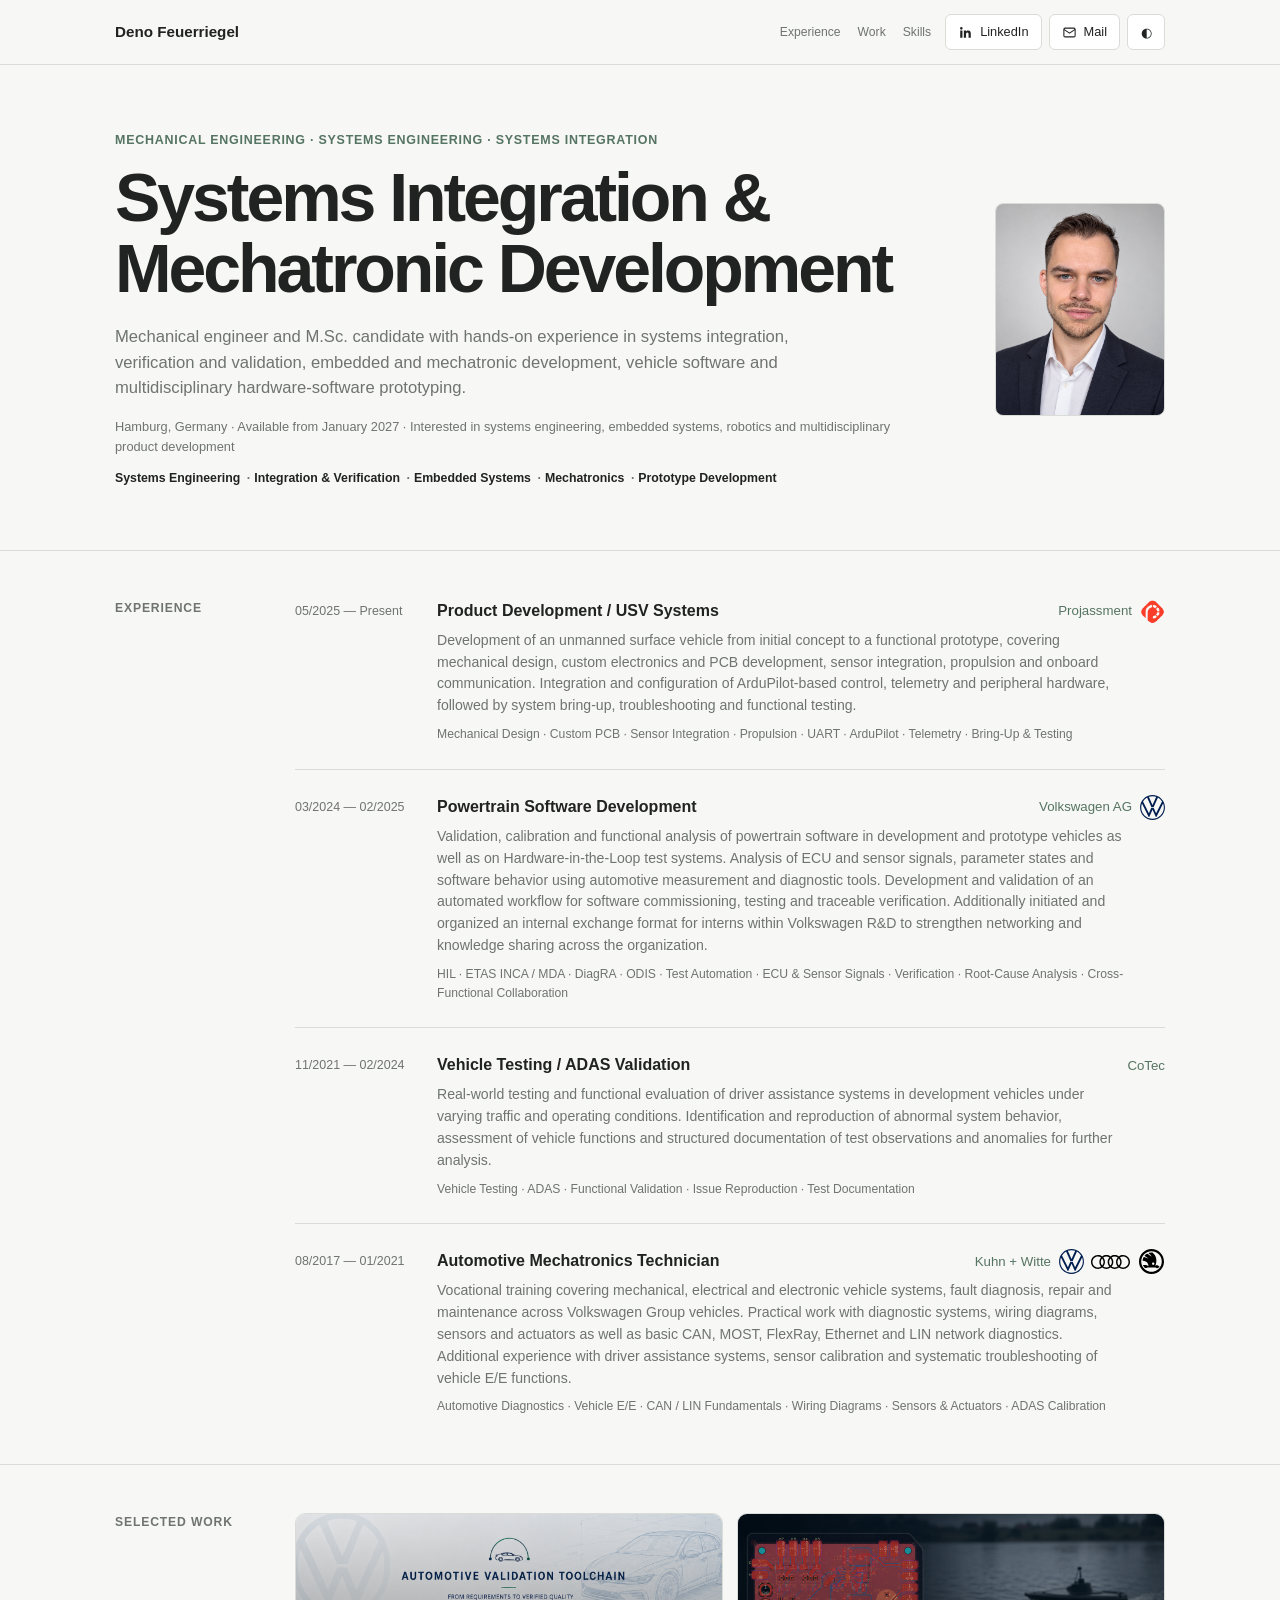
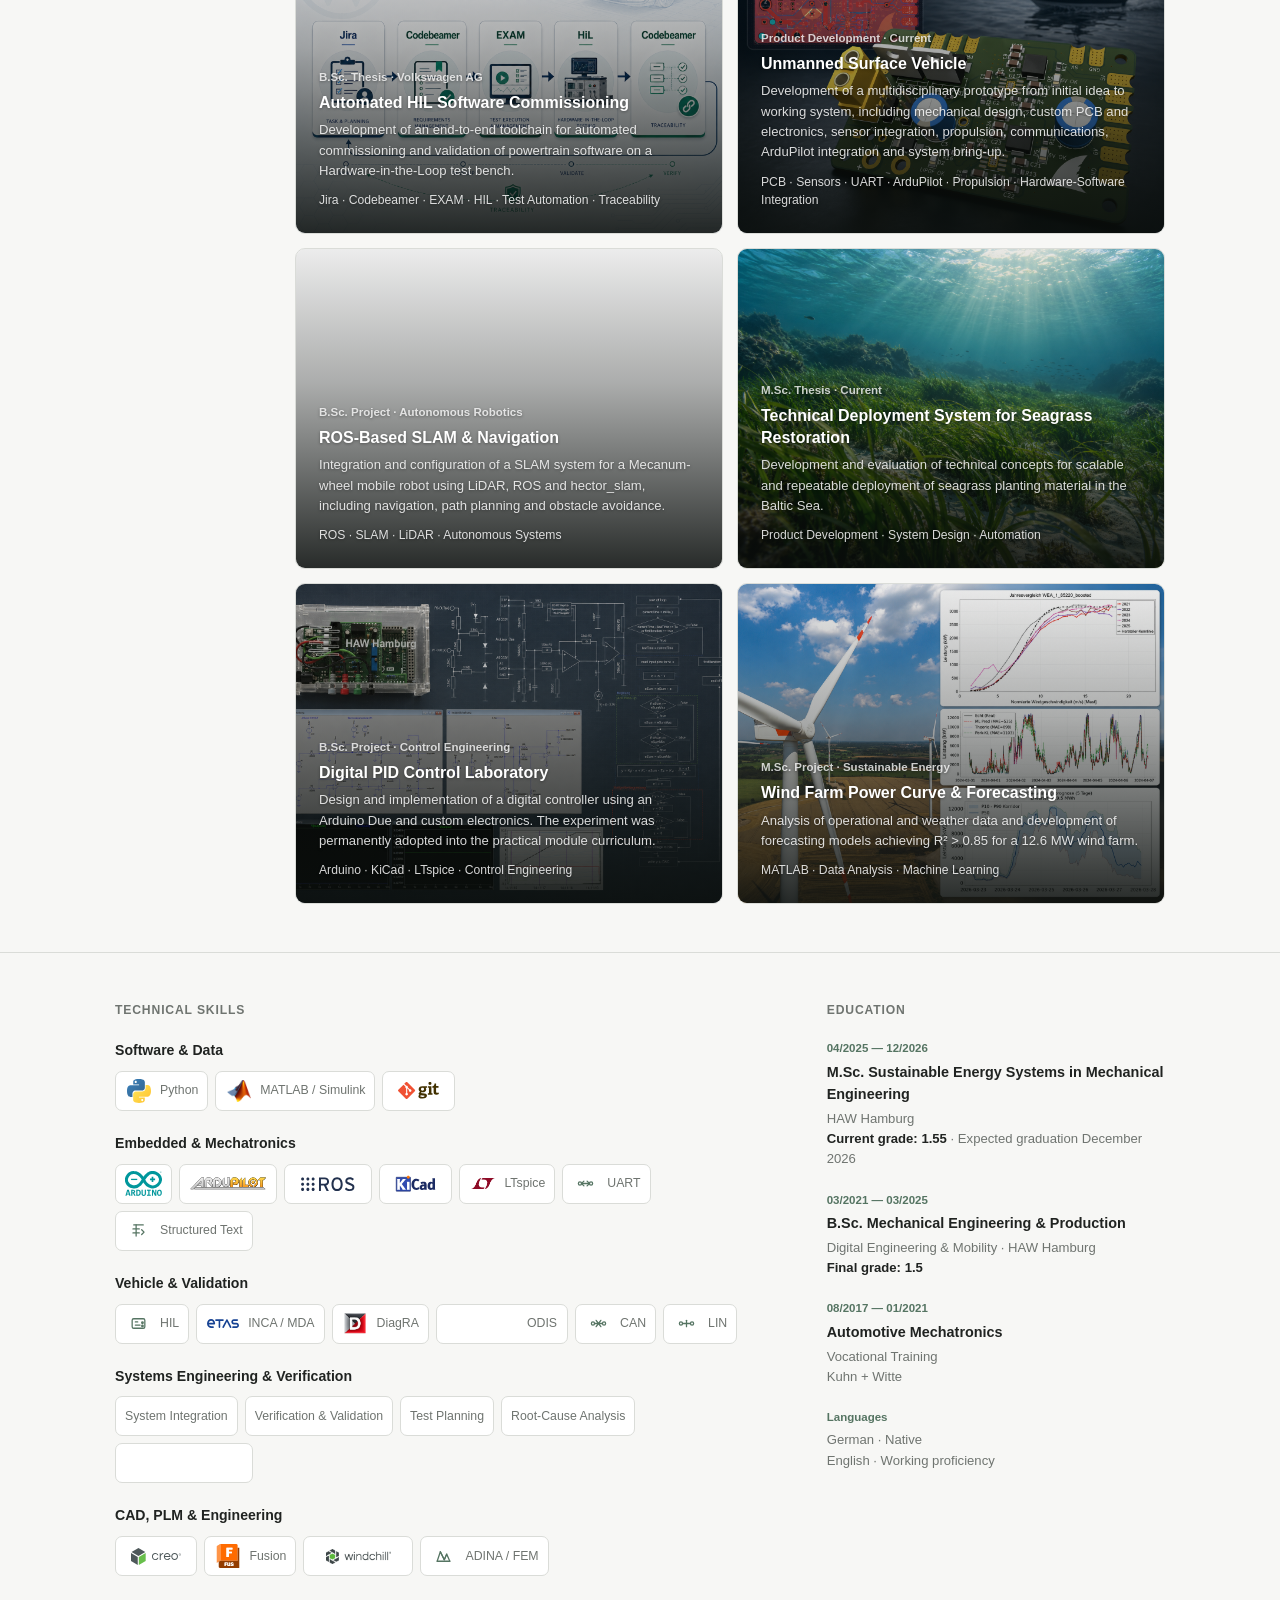
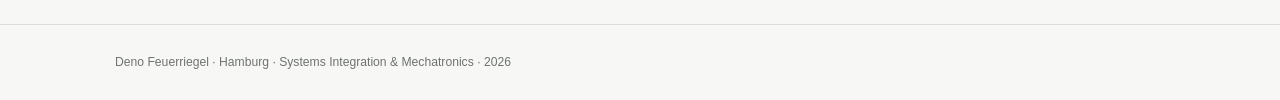
==== commit a6b4ae8b: "update projassment" ====
--- a/index.html
+++ b/index.html
@@ -1726,13 +1726,24 @@
                         <div class="company-wrap">
 
 
-                            <span class="company">
+                           
+
+                            <a
+                                class="company"
+                                href="https://www.projassment.de/"
+                                target="_blank"
+                                rel="noopener noreferrer"
+                                title="Projassment"
+                                style="text-decoration: none;"
+                            >
                                 Projassment
-                            </span>
-
-
-                            <span
-                                class="company-logo-static"
+                            </a>
+
+                            <a
+                                class="company-logo-link"
+                                href="https://www.projassment.de/"
+                                target="_blank"
+                                rel="noopener noreferrer"
                                 title="Projassment"
                             >
 
@@ -1744,8 +1755,7 @@
                                     decoding="async"
                                 >
 
-                            </span>
-
+                            </a>
 
                         </div>
 
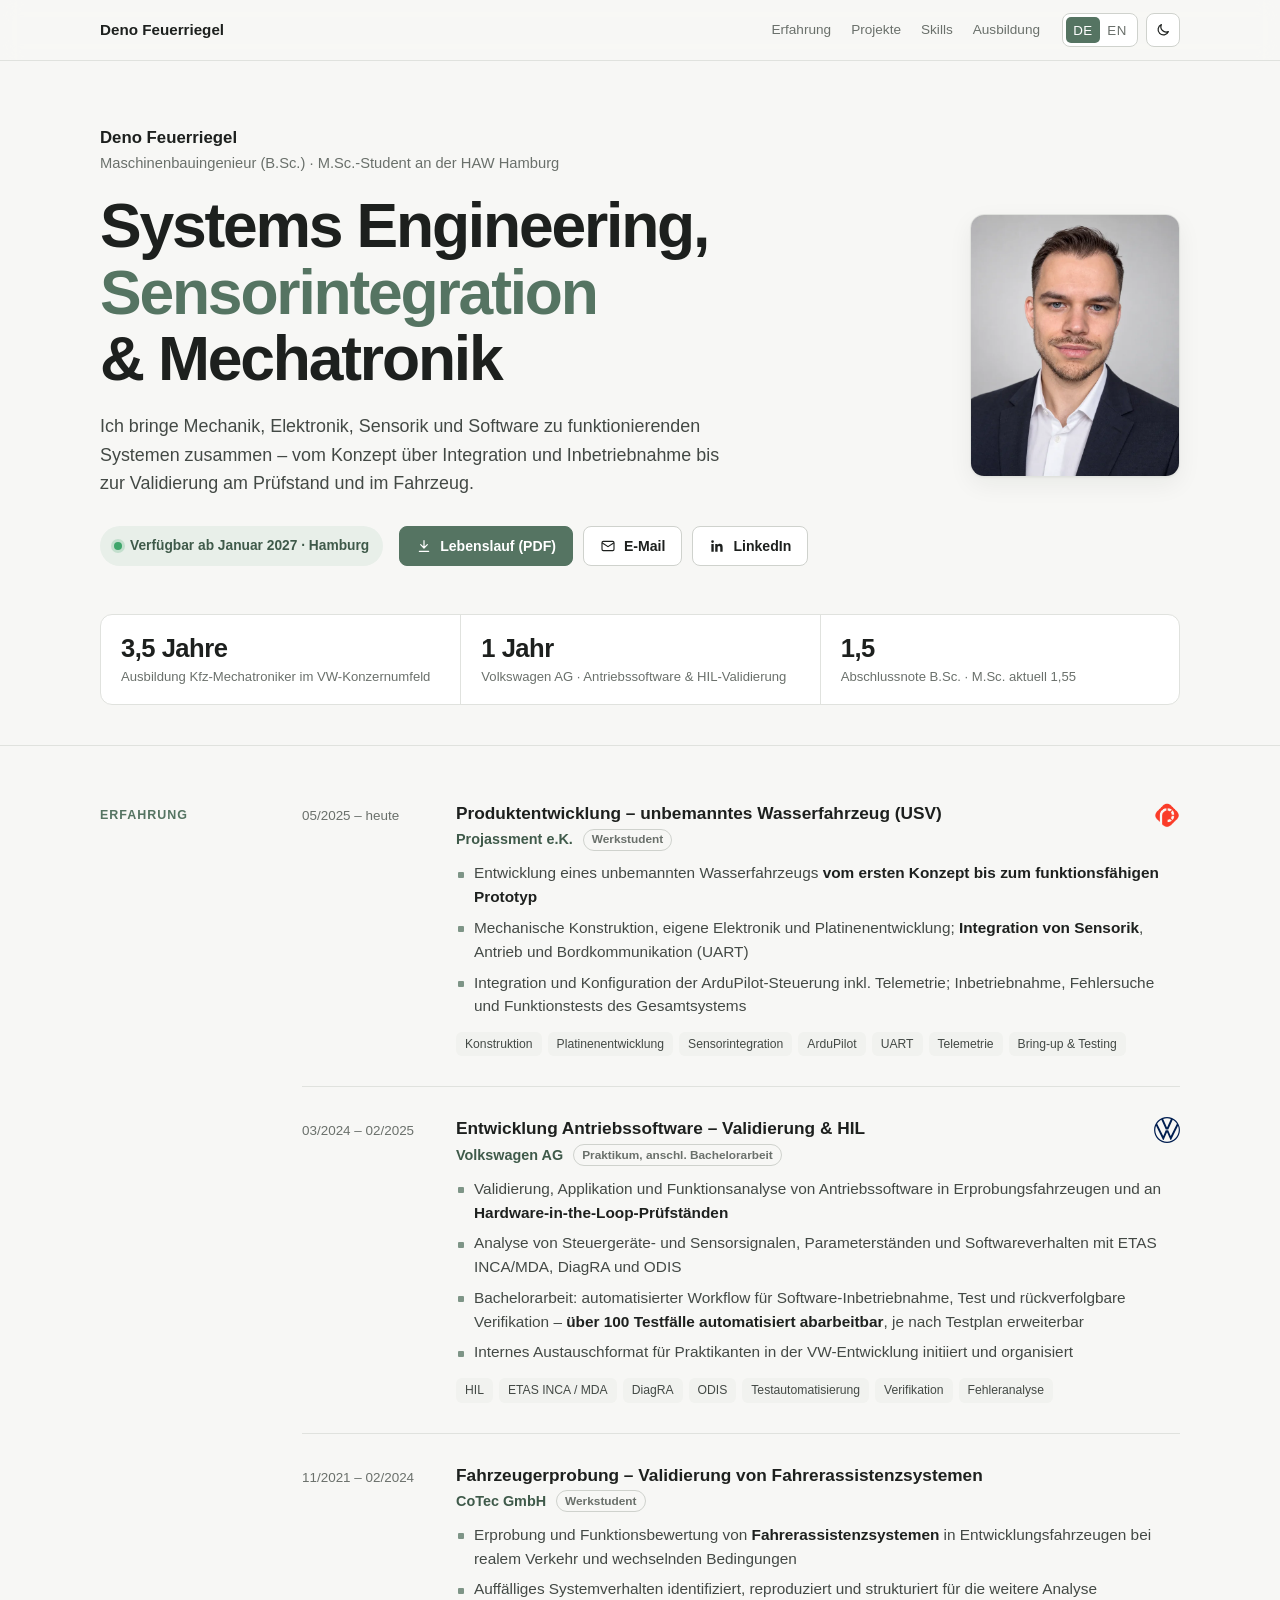
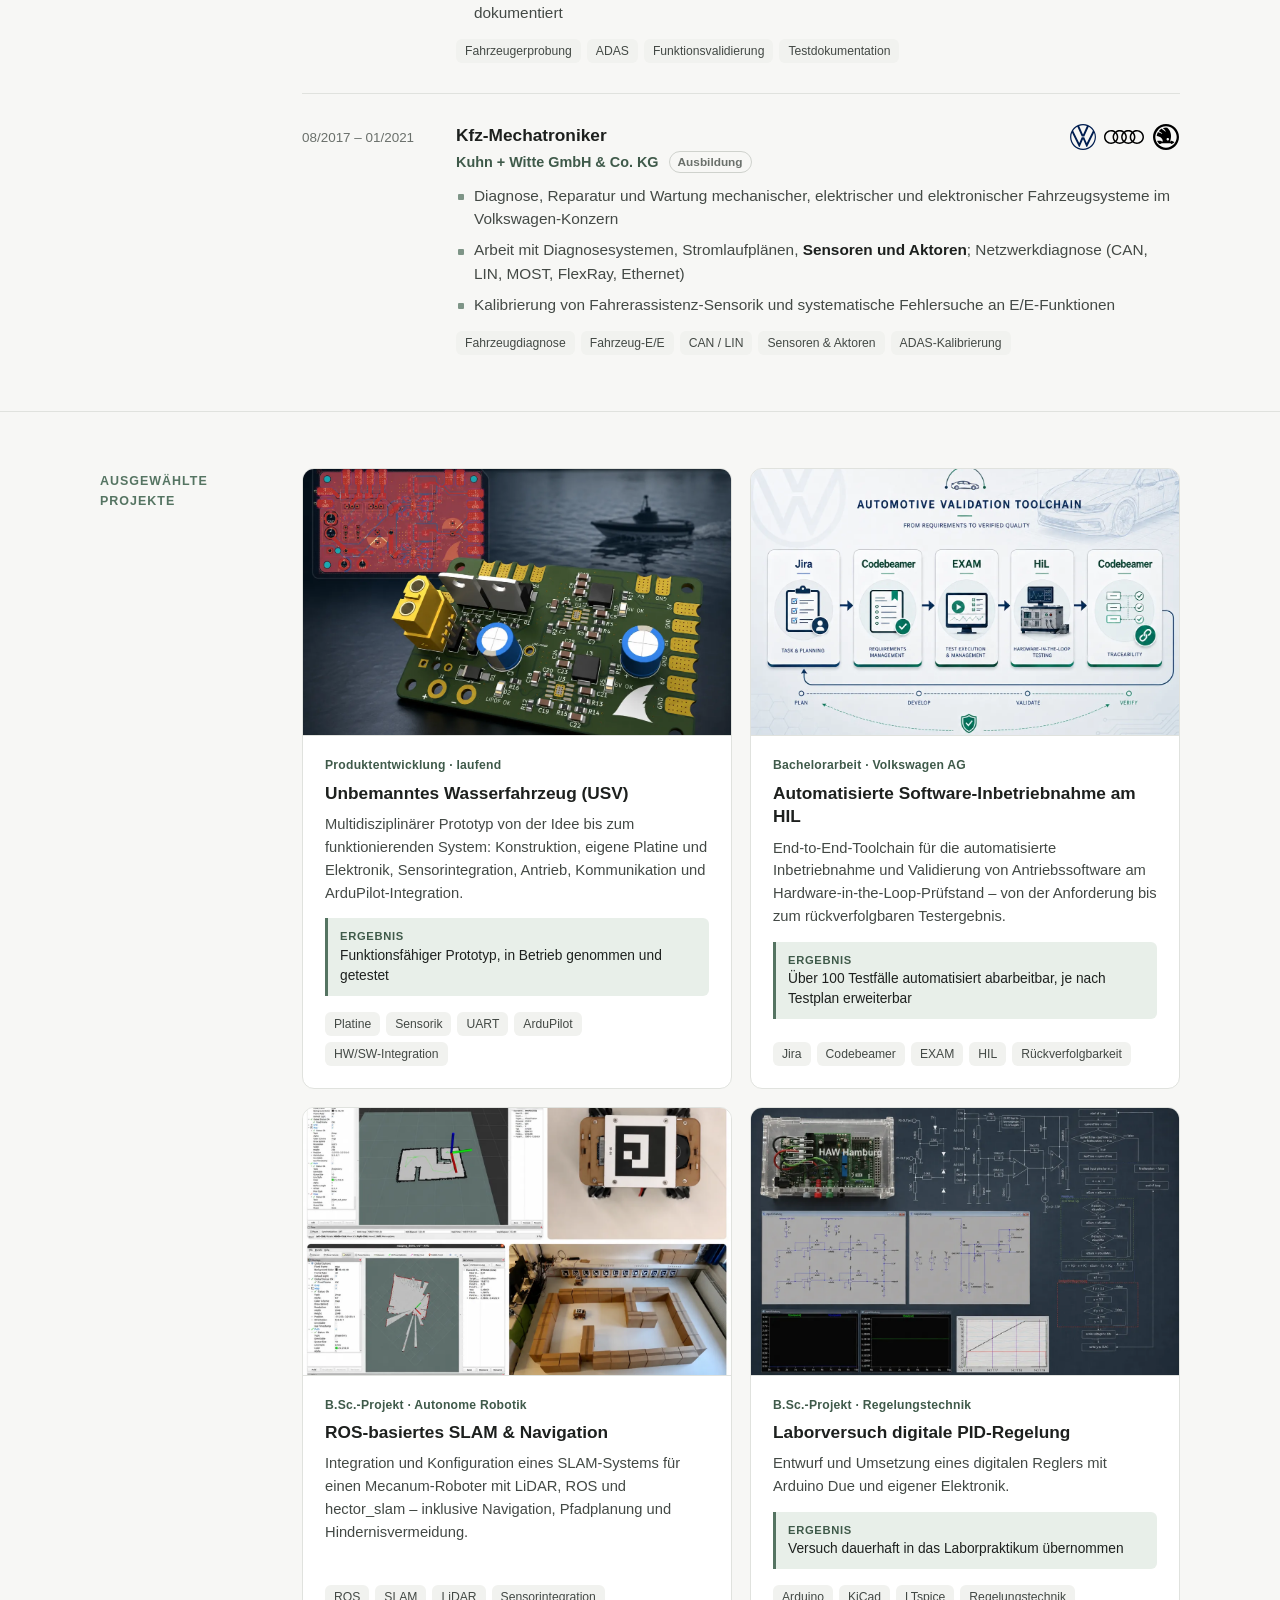
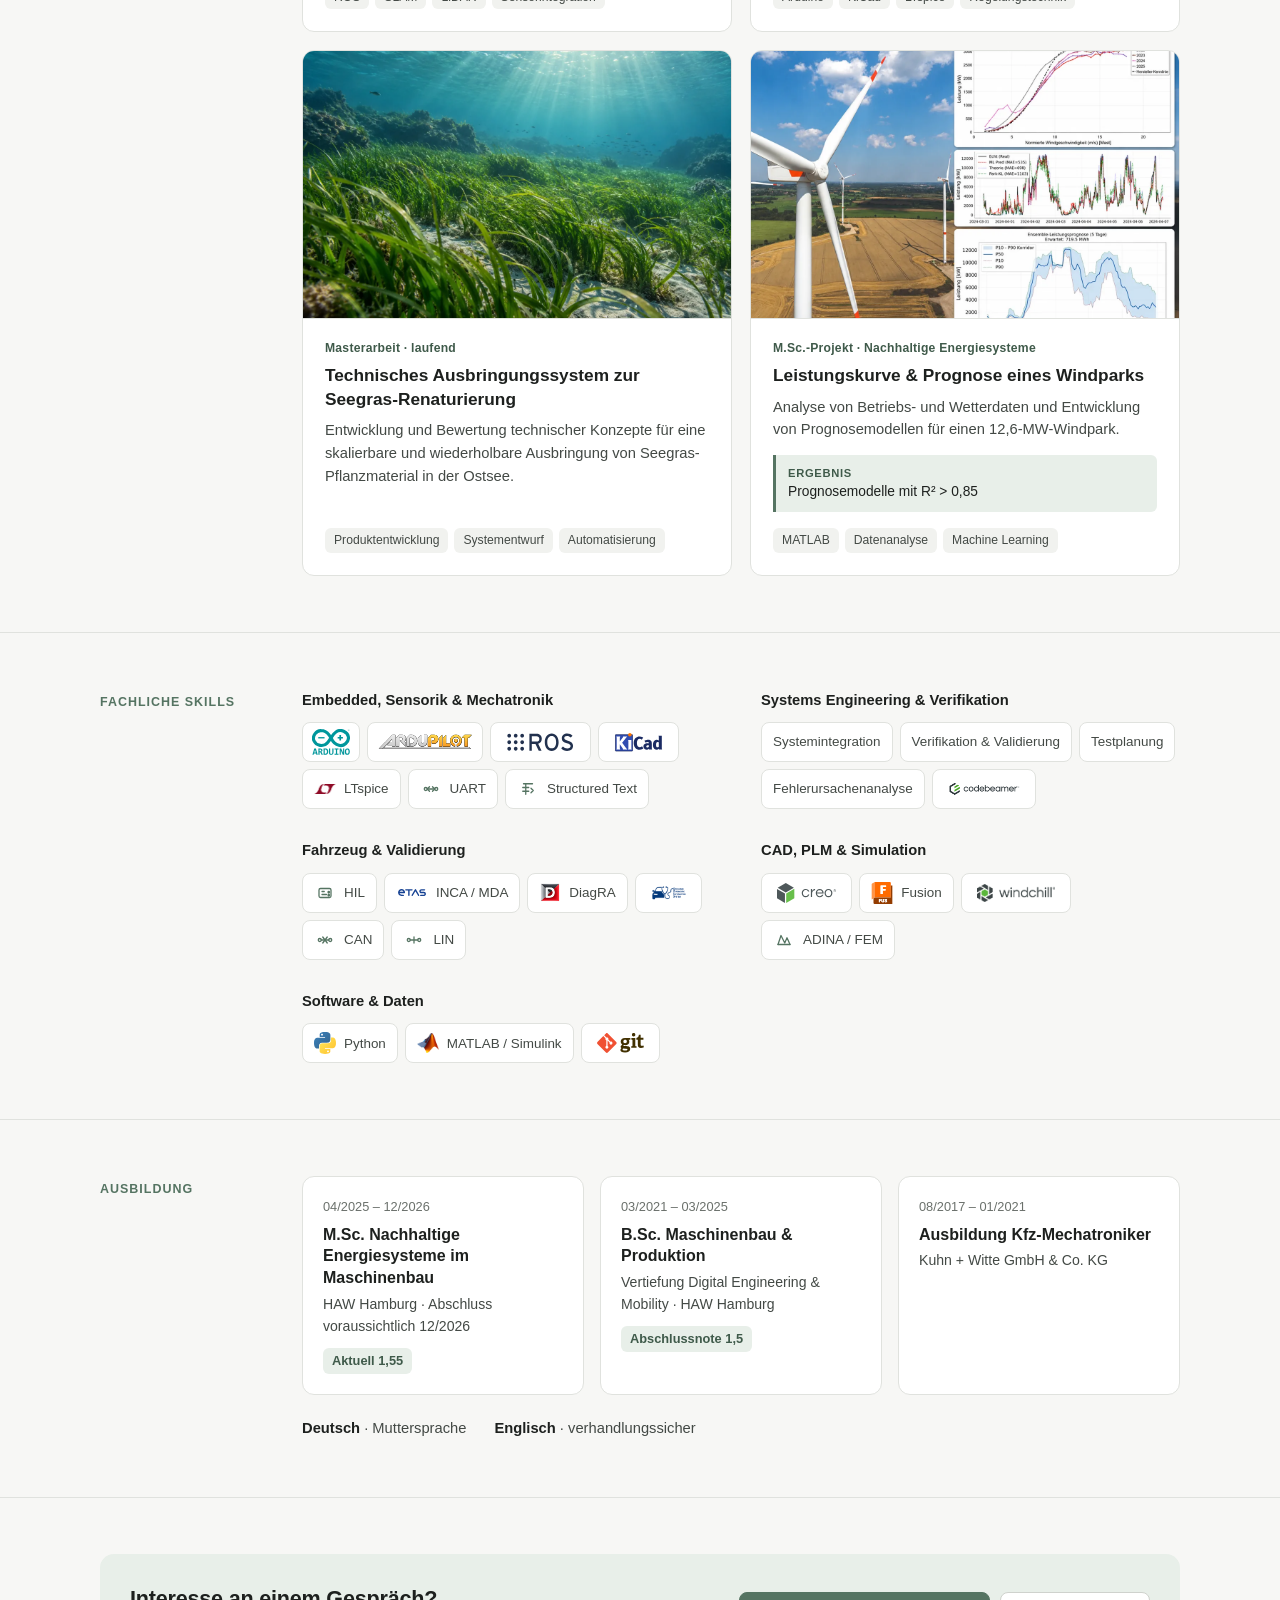
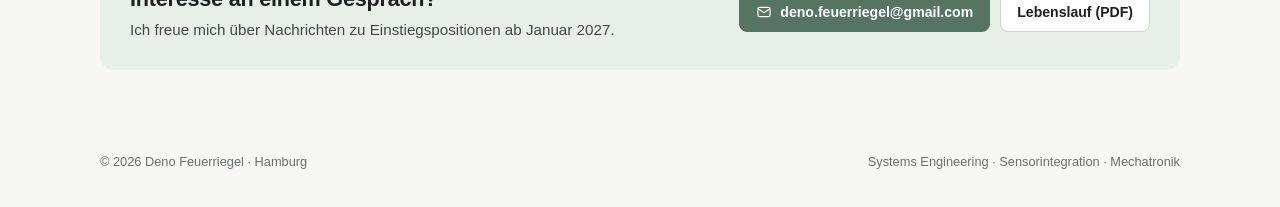
==== commit e1c5ae24: "update" ====
--- a/index.html
+++ b/index.html
@@ -1,3342 +1,1495 @@
 <!DOCTYPE html>
-<html lang="en">
-
+<html lang="de">
 <head>
-
     <meta charset="UTF-8">
-
-    <meta
-        name="viewport"
-        content="width=device-width, initial-scale=1.0"
-    >
-
-    <meta
-        name="format-detection"
-        content="telephone=no"
-    >
-
-    <meta
-        name="description"
-        content="Deno Feuerriegel – Mechanical Engineer focused on systems integration, vehicle software validation, HIL testing, embedded systems and mechatronic development."
-    >
-
-    <!-- Social preview -->
-    <meta
-        property="og:title"
-        content="Deno Feuerriegel | Engineering Profile"
-    >
-
-    <meta
-        property="og:description"
-        content="Mechanical Engineer focused on systems integration, vehicle software validation, HIL testing and multidisciplinary mechatronic development."
-    >
-
-    <meta
-        property="og:type"
-        content="website"
-    >
-
+    <meta name="viewport" content="width=device-width, initial-scale=1.0">
+    <meta name="format-detection" content="telephone=no">
+
+    <title>Deno Feuerriegel | Systems Engineering, Sensorintegration & Mechatronik</title>
+
+    <meta name="description" content="Deno Feuerriegel – Maschinenbauingenieur mit Fokus auf Systems Engineering, Sensorintegration und Mechatronik. Erfahrung in HIL-Validierung, Embedded-Entwicklung und Fahrzeugtechnik. Verfügbar ab Januar 2027 in Hamburg.">
+
+    <!-- Social preview (LinkedIn, WhatsApp, Mail) -->
+    <meta property="og:type" content="website">
     <meta property="og:url" content="https://denofeuerriegel.github.io/">
-   
-    <link
-        rel="canonical"
-        href="https://denofeuerriegel.github.io/"
-    >
-
-    <meta
-        name="theme-color"
-        content="#557462"
-    >
-
-    <!-- Favicon -->
-    <link
-        rel="icon"
-        type="image/svg+xml"
-        href="./assets/favicon.svg"
-    >
-
-    <link
-        rel="alternate icon"
-        href="./assets/favicon.svg"
-    >
-
-    <title>
-        Deno Feuerriegel | Engineering Profile
-    </title>
-
+    <meta property="og:title" content="Deno Feuerriegel | Systems Engineering, Sensorintegration & Mechatronik">
+    <meta property="og:description" content="Maschinenbauingenieur (M.Sc., HAW Hamburg) – Sensorintegration, Systems Engineering und Mechatronik. Verfügbar ab Januar 2027.">
+    <meta property="og:image" content="https://denofeuerriegel.github.io/assets/og-image.jpg">
+    <meta property="og:image:width" content="1200">
+    <meta property="og:image:height" content="630">
+    <meta name="twitter:card" content="summary_large_image">
+
+    <link rel="canonical" href="https://denofeuerriegel.github.io/">
+    <meta name="theme-color" content="#557462">
+    <link rel="icon" type="image/svg+xml" href="./assets/favicon.svg">
+
+    <!-- Sprache + Theme vor dem ersten Rendern setzen (kein Flackern) -->
+    <script>
+        (function () {
+            var root = document.documentElement;
+            var lang = null;
+            try {
+                var q = new URLSearchParams(location.search).get("lang");
+                if (q === "de" || q === "en") lang = q;
+                if (!lang) lang = localStorage.getItem("site-lang");
+                var theme = localStorage.getItem("color-theme");
+                if (theme === "light" || theme === "dark") root.classList.add(theme);
+            } catch (e) {}
+            root.lang = (lang === "en") ? "en" : "de";
+        })();
+    </script>
 
     <style>
-
         /* =========================================================
            THEME
         ========================================================= */
-
         :root {
             --bg: #f7f7f5;
             --surface: #ffffff;
-
-            --text: #202321;
-            --muted: #6f7470;
-
-            --border: #dadcd8;
-
+            --text: #1d201e;
+            --text-2: #434945;      /* Fließtext */
+            --muted: #6a706b;       /* Meta, Datum */
+            --border: #e0e2de;
+            --border-strong: #cfd2cd;
             --accent: #557462;
-            --icon-bg: #eef0ec;
-
-            --tool-bg: #ffffff;
-            --tool-hover: #eef0ec;
-            --tool-border: #dadcd8;
+            --accent-strong: #3f5a4a;
+            --accent-soft: #e8efe9;
+            --on-accent: #ffffff;
+            --chip-bg: #f1f2ef;
             --logo-bg: transparent;
-        }
-
+            --shadow: 0 1px 2px rgba(20, 30, 25, .04), 0 8px 24px rgba(20, 30, 25, .06);
+        }
 
         @media (prefers-color-scheme: dark) {
-
-            :root {
-                --bg: #181a19;
-                --surface: #202321;
-
+            :root:not(.light) {
+                --bg: #161817;
+                --surface: #1e211f;
                 --text: #eeeeeb;
-                --muted: #a4a8a4;
-
-                --border: #373b38;
-
+                --text-2: #c9ccc8;
+                --muted: #9ba09c;
+                --border: #303431;
+                --border-strong: #3e433f;
                 --accent: #9eb5a6;
-                --icon-bg: #292d2a;
-
-                --tool-bg: #4a504d;
-                --tool-hover: #565d59;
-                --tool-border: #606862;
-
-                --logo-bg: rgba(255, 255, 255, .16);
+                --accent-strong: #b7cbbe;
+                --accent-soft: #24302a;
+                --on-accent: #142019;
+                --chip-bg: #262a27;
+                --logo-bg: rgba(255, 255, 255, .88);
+                --shadow: 0 1px 2px rgba(0, 0, 0, .3), 0 8px 24px rgba(0, 0, 0, .25);
             }
-
-        }
-
-
-        html.light {
-            --bg: #f7f7f5;
-            --surface: #ffffff;
-
-            --text: #202321;
-            --muted: #6f7470;
-
-            --border: #dadcd8;
-
-            --accent: #557462;
-            --icon-bg: #eef0ec;
-
-            --tool-bg: #ffffff;
-            --tool-hover: #eef0ec;
-            --tool-border: #dadcd8;
-            --logo-bg: transparent;
-        }
-
+        }
 
         html.dark {
-            --bg: #181a19;
-            --surface: #202321;
-
+            --bg: #161817;
+            --surface: #1e211f;
             --text: #eeeeeb;
-            --muted: #a4a8a4;
-
-            --border: #373b38;
-
+            --text-2: #c9ccc8;
+            --muted: #9ba09c;
+            --border: #303431;
+            --border-strong: #3e433f;
             --accent: #9eb5a6;
-            --icon-bg: #292d2a;
-
-            --tool-bg: #4a504d;
-            --tool-hover: #565d59;
-            --tool-border: #606862;
-
-            --logo-bg: rgba(255, 255, 255, .16);
-        }
-
-
+            --accent-strong: #b7cbbe;
+            --accent-soft: #24302a;
+            --on-accent: #142019;
+            --chip-bg: #262a27;
+            --logo-bg: rgba(255, 255, 255, .88);
+            --shadow: 0 1px 2px rgba(0, 0, 0, .3), 0 8px 24px rgba(0, 0, 0, .25);
+        }
+
+        /* =========================================================
+           SPRACHE: nur die aktive Sprache anzeigen
+        ========================================================= */
+        html[lang="de"] [lang="en"],
+        html[lang="en"] [lang="de"] {
+            display: none !important;
+        }
 
         /* =========================================================
            BASE
         ========================================================= */
-
-        * {
-            box-sizing: border-box;
-
-            margin: 0;
-            padding: 0;
-        }
-
-
-        html {
-            scroll-behavior: smooth;
-        }
-
+        * { box-sizing: border-box; margin: 0; padding: 0; }
+
+        html { scroll-behavior: smooth; }
 
         body {
             background: var(--bg);
             color: var(--text);
-
-            font-family:
-                -apple-system,
-                BlinkMacSystemFont,
-                "Segoe UI",
-                Helvetica,
-                Arial,
-                sans-serif;
-
-            line-height: 1.55;
-
-            transition:
-                background-color .2s ease,
-                color .2s ease;
-        }
-
-
-        a {
-            color: inherit;
-        }
-
-
-        a[x-apple-data-detectors] {
-            color: inherit !important;
-            text-decoration: none !important;
-            pointer-events: none !important;
-            cursor: default !important;
-        }
-
-
-        img {
-            max-width: 100%;
-        }
-
+            font-family: -apple-system, BlinkMacSystemFont, "Segoe UI Variable Text", "Segoe UI", Inter, Helvetica, Arial, sans-serif;
+            font-size: 16px;
+            line-height: 1.6;
+            -webkit-font-smoothing: antialiased;
+            text-rendering: optimizeLegibility;
+            transition: background-color .2s ease, color .2s ease;
+        }
+
+        a { color: inherit; }
+        img { max-width: 100%; display: block; }
+        ul { list-style: none; }
+
+        :focus-visible {
+            outline: 2px solid var(--accent);
+            outline-offset: 2px;
+            border-radius: 4px;
+        }
 
         .container {
-            width: min(
-                1050px,
-                calc(100% - 40px)
-            );
-
-            margin: auto;
-        }
-
-
+            width: min(1080px, calc(100% - 48px));
+            margin: 0 auto;
+        }
+
+        .num { font-variant-numeric: tabular-nums; }
 
         /* =========================================================
            NAVIGATION
         ========================================================= */
-
         nav {
-            border-bottom:
-                1px solid var(--border);
-
-            background: var(--bg);
-        }
-
+            position: sticky;
+            top: 0;
+            z-index: 20;
+            background: color-mix(in srgb, var(--bg) 88%, transparent);
+            backdrop-filter: saturate(1.4) blur(10px);
+            -webkit-backdrop-filter: saturate(1.4) blur(10px);
+            border-bottom: 1px solid var(--border);
+        }
 
         .nav-inner {
-            min-height: 64px;
-
+            min-height: 60px;
             display: flex;
             align-items: center;
             justify-content: space-between;
-
-            gap: 24px;
-        }
-
+            gap: 20px;
+        }
 
         .brand {
-            flex: 0 0 auto;
-
             font-size: .95rem;
             font-weight: 650;
-
             text-decoration: none;
-        }
-
-
-        .nav-right {
-            display: flex;
-            align-items: center;
-
-            gap: 14px;
-        }
-
-
-        .nav-links {
-            display: flex;
-            align-items: center;
-
-            gap: 17px;
-        }
-
+            white-space: nowrap;
+        }
+
+        .nav-right { display: flex; align-items: center; gap: 22px; }
+        .nav-links { display: flex; gap: 20px; }
 
         .nav-link {
             color: var(--muted);
-
-            font-size: .76rem;
+            font-size: .85rem;
             font-weight: 500;
-
             text-decoration: none;
-
             transition: color .15s ease;
         }
-
-
-        .nav-link:hover {
-            color: var(--text);
-        }
-
-
-        .nav-actions {
-            display: flex;
-
-            gap: 7px;
-        }
-
-
-        .nav-button {
-            height: 36px;
-
-            padding: 0 12px;
-
-            border:
-                1px solid var(--border);
-
-            border-radius: 6px;
-
+        .nav-link:hover { color: var(--text); }
+
+        .nav-tools { display: flex; align-items: center; gap: 8px; }
+
+        .seg {
+            display: inline-flex;
+            height: 34px;
+            padding: 3px;
+            border: 1px solid var(--border-strong);
+            border-radius: 8px;
+            background: var(--surface);
+        }
+        .seg button {
+            min-width: 34px;
+            border: 0;
+            border-radius: 5px;
+            background: transparent;
+            color: var(--muted);
+            font: 600 .74rem/1 inherit;
+            font-family: inherit;
+            letter-spacing: .04em;
+            cursor: pointer;
+        }
+        .seg button[aria-pressed="true"] {
+            background: var(--accent);
+            color: var(--on-accent);
+        }
+
+        .icon-btn {
+            width: 34px;
+            height: 34px;
+            display: inline-grid;
+            place-items: center;
+            border: 1px solid var(--border-strong);
+            border-radius: 8px;
             background: var(--surface);
             color: var(--text);
-
-            display: inline-flex;
-            align-items: center;
-            justify-content: center;
-
-            gap: 7px;
-
-            font-family: inherit;
-            font-size: .8rem;
-            font-weight: 500;
-
-            text-decoration: none;
-
             cursor: pointer;
-
-            transition:
-                border-color .15s ease,
-                background-color .15s ease;
-        }
-
-
-        .nav-button:hover {
-            border-color: var(--accent);
-
-            background: var(--icon-bg);
-        }
-
-
-        .nav-button svg {
-            width: 15px;
-            height: 15px;
-        }
-
-
-        #theme-toggle {
-            width: 38px;
-
-            padding: 0;
-        }
-
-
+            transition: border-color .15s ease, background-color .15s ease;
+        }
+        .icon-btn:hover { border-color: var(--accent); background: var(--accent-soft); }
+        .icon-btn svg { width: 16px; height: 16px; }
+
+        /* Sonne im Dark Mode, Mond im Light Mode */
+        .i-sun { display: none; }
+        html.dark .i-sun { display: block; }
+        html.dark .i-moon { display: none; }
+        @media (prefers-color-scheme: dark) {
+            html:not(.light) .i-sun { display: block; }
+            html:not(.light) .i-moon { display: none; }
+        }
 
         /* =========================================================
            HERO
         ========================================================= */
-
-        header {
-            padding:
-                66px 0 62px;
-        }
-
-
-        .hero-grid {
+        header { padding: 64px 0 40px; }
+
+        .hero {
             display: grid;
-
-            grid-template-columns:
-                minmax(0, 1fr)
-                170px;
-
-            gap: 55px;
-
-            align-items: center;
-        }
-
-
-        .hero-copy {
-            max-width: 800px;
-        }
-
-
-        .label {
-            margin-bottom: 12px;
-
-            color: var(--accent);
-
-            font-size: .78rem;
+            grid-template-columns: minmax(0, 1fr) 210px;
+            grid-template-areas:
+                "id      photo"
+                "title   photo"
+                "lead    photo"
+                "actions photo";
+            column-gap: 64px;
+            align-items: start;
+        }
+
+        .hero-id     { grid-area: id; margin-bottom: 18px; }
+        .hero h1     { grid-area: title; }
+        .hero-lead   { grid-area: lead; }
+        .hero-actions{ grid-area: actions; }
+        .portrait    { grid-area: photo; align-self: center; }
+
+        .hero-name {
+            display: block;
+            font-size: 1.05rem;
+            font-weight: 650;
+        }
+        .hero-role {
+            display: block;
+            color: var(--muted);
+            font-size: .92rem;
+        }
+
+        h1 {
+            max-width: 760px;
+            margin-bottom: 20px;
+            font-size: clamp(2.3rem, 5.2vw, 3.9rem);
             font-weight: 600;
-
-            text-transform: uppercase;
-
-            letter-spacing: .06em;
-        }
-
-
-        h1 {
-            max-width: 780px;
-
-            margin-bottom: 20px;
-
-            font-size:
-                clamp(
-                    2.5rem,
-                    6vw,
-                    4.25rem
-                );
-
-            font-weight: 550;
-
-            line-height: 1.04;
-
-            letter-spacing: -.045em;
-        }
-
-
-        .hero-copy > p {
-            max-width: 700px;
-
-            color: var(--muted);
-
-            font-size: 1.04rem;
-        }
-
-
-        .hero-meta {
-            margin-top: 16px;
-
-            color: var(--muted);
-
-            font-size: .8rem;
-            font-weight: 500;
-        }
-
-
-
-        /* Technical focus line */
-
-        .focus-line {
-            margin-top: 12px;
-
+            line-height: 1.06;
+            letter-spacing: -.035em;
+            text-wrap: balance;
+        }
+        h1 .accent { color: var(--accent); }
+
+        .hero-lead {
+            max-width: 640px;
+            color: var(--text-2);
+            font-size: 1.12rem;
+            line-height: 1.6;
+            text-wrap: pretty;
+        }
+
+        .hero-actions {
+            margin-top: 28px;
             display: flex;
             flex-wrap: wrap;
-
-            gap: 6px 14px;
-
+            align-items: center;
+            gap: 10px;
+        }
+
+        .badge-available {
+            display: inline-flex;
+            align-items: center;
+            gap: 8px;
+            height: 40px;
+            padding: 0 14px;
+            border-radius: 999px;
+            background: var(--accent-soft);
+            color: var(--accent-strong);
+            font-size: .86rem;
+            font-weight: 600;
+            margin-right: 6px;
+        }
+        .badge-available .dot {
+            width: 8px;
+            height: 8px;
+            border-radius: 50%;
+            background: #3fa66b;
+            box-shadow: 0 0 0 3px rgba(63, 166, 107, .22);
+        }
+
+        .btn {
+            height: 40px;
+            padding: 0 16px;
+            display: inline-flex;
+            align-items: center;
+            gap: 8px;
+            border: 1px solid var(--border-strong);
+            border-radius: 8px;
+            background: var(--surface);
             color: var(--text);
-
-            font-size: .77rem;
+            font-size: .88rem;
             font-weight: 550;
-        }
-
-
-        .focus-line span {
-            position: relative;
-        }
-
-
-        .focus-line span:not(:last-child)::after {
-            content: "·";
-
-            position: absolute;
-
-            right: -10px;
-
+            text-decoration: none;
+            white-space: nowrap;
+            transition: border-color .15s ease, background-color .15s ease, transform .15s ease;
+        }
+        .btn:hover { border-color: var(--accent); background: var(--accent-soft); }
+        .btn svg { width: 16px; height: 16px; flex: none; }
+
+        .btn-primary {
+            background: var(--accent);
+            border-color: var(--accent);
+            color: var(--on-accent);
+        }
+        .btn-primary:hover {
+            background: var(--accent-strong);
+            border-color: var(--accent-strong);
+        }
+
+        .portrait {
+            width: 210px;
+            aspect-ratio: 4 / 5;
+            overflow: hidden;
+            border-radius: 14px;
+            border: 1px solid var(--border);
+            background: var(--surface);
+            box-shadow: var(--shadow);
+        }
+        .portrait img { width: 100%; height: 100%; object-fit: cover; object-position: center 30%; }
+
+        /* Kennzahlen-Leiste */
+        .facts {
+            margin-top: 48px;
+            display: grid;
+            grid-template-columns: repeat(3, minmax(0, 1fr));
+            border: 1px solid var(--border);
+            border-radius: 12px;
+            background: var(--surface);
+            overflow: hidden;
+        }
+        .fact { padding: 18px 20px; }
+        .fact + .fact { border-left: 1px solid var(--border); }
+        .fact-value {
+            display: block;
+            font-size: 1.6rem;
+            font-weight: 650;
+            letter-spacing: -.02em;
+            line-height: 1.2;
+            font-variant-numeric: tabular-nums;
+        }
+        .fact-label {
+            display: block;
+            margin-top: 4px;
             color: var(--muted);
-        }
-
-
-
-        /* =========================================================
-           PROFILE PHOTO
-           Original: 683 × 1024
-        ========================================================= */
-
-        .profile {
-            display: flex;
-            flex-direction: column;
-
-            align-items: flex-end;
-
-            gap: 9px;
-        }
-
-
-        .portrait {
-            width: 170px;
-
-            aspect-ratio: 1122 / 1402;
-
-            overflow: hidden;
-
-            border:
-                1px solid var(--border);
-
-            border-radius: 8px;
-
-            background: var(--surface);
-        }
-
-
-        .portrait img {
-            width: 100%;
-            height: 100%;
-
-            display: block;
-
-            object-fit: cover;
-            object-position: center center;
-
-            image-rendering: auto;
-        }
-
-
-        .profile-caption {
-            width: 158px;
-
-            color: var(--muted);
-
-            font-size: .72rem;
-
-            text-align: right;
-        }
-
-
+            font-size: .82rem;
+            line-height: 1.4;
+        }
 
         /* =========================================================
            SECTIONS
         ========================================================= */
-
         section {
-            padding: 48px 0;
-
-            border-top:
-                1px solid var(--border);
-
-            scroll-margin-top: 20px;
-        }
-
+            padding: 56px 0;
+            border-top: 1px solid var(--border);
+            scroll-margin-top: 60px;
+        }
 
         .layout {
             display: grid;
-
-            grid-template-columns:
-                150px 1fr;
-
-            gap: 30px;
-        }
-
+            grid-template-columns: 170px minmax(0, 1fr);
+            gap: 32px;
+        }
 
         .section-title {
+            color: var(--accent);
+            font-size: .78rem;
+            font-weight: 650;
+            text-transform: uppercase;
+            letter-spacing: .08em;
+            padding-top: 4px;
+        }
+
+        /* =========================================================
+           ERFAHRUNG
+        ========================================================= */
+        .job {
+            display: grid;
+            grid-template-columns: 130px minmax(0, 1fr);
+            gap: 24px;
+            padding-bottom: 30px;
+            margin-bottom: 30px;
+            border-bottom: 1px solid var(--border);
+        }
+        .job:last-child { padding-bottom: 0; margin-bottom: 0; border-bottom: 0; }
+
+        .date {
+            padding-top: 3px;
             color: var(--muted);
-
+            font-size: .84rem;
+            font-variant-numeric: tabular-nums;
+            white-space: nowrap;
+        }
+
+        .job-head {
+            display: flex;
+            justify-content: space-between;
+            align-items: flex-start;
+            gap: 16px;
+            margin-bottom: 10px;
+        }
+
+        .job h3 {
+            font-size: 1.08rem;
+            font-weight: 620;
+            line-height: 1.35;
+        }
+
+        .job-org {
+            margin-top: 3px;
+            display: flex;
+            flex-wrap: wrap;
+            align-items: center;
+            gap: 6px 10px;
+            font-size: .9rem;
+        }
+        .company {
+            color: var(--accent-strong);
+            font-weight: 550;
+            text-decoration: none;
+        }
+        a.company:hover { text-decoration: underline; text-underline-offset: 3px; }
+
+        .type {
+            display: inline-flex;
+            align-items: center;
+            height: 22px;
+            padding: 0 8px;
+            border: 1px solid var(--border-strong);
+            border-radius: 999px;
+            color: var(--muted);
+            font-size: .74rem;
+            font-weight: 550;
+            white-space: nowrap;
+        }
+
+        .company-logos { display: flex; align-items: center; gap: 8px; flex: none; }
+        .company-logos a { display: inline-flex; transition: opacity .15s ease; }
+        .company-logos a:hover { opacity: .7; }
+        .company-logo { width: 26px; height: 26px; object-fit: contain; }
+        .company-logo.audi { width: 40px; height: 24px; }
+        .company-logo.skoda { width: 28px; }
+        @media (prefers-color-scheme: dark) {
+            html:not(.light) .company-logos img { filter: brightness(0) invert(.88); }
+        }
+        html.dark .company-logos img { filter: brightness(0) invert(.88); }
+
+        .bullets { display: grid; gap: 7px; }
+        .bullets li {
+            position: relative;
+            padding-left: 18px;
+            color: var(--text-2);
+            font-size: .96rem;
+            line-height: 1.55;
+            max-width: 720px;
+        }
+        .bullets li::before {
+            content: "";
+            position: absolute;
+            left: 2px;
+            top: .68em;
+            width: 6px;
+            height: 6px;
+            border-radius: 1px;
+            background: var(--accent);
+            opacity: .75;
+        }
+        .bullets strong { color: var(--text); font-weight: 620; }
+
+        .tags {
+            margin-top: 14px;
+            display: flex;
+            flex-wrap: wrap;
+            gap: 6px;
+        }
+        .tags span {
+            padding: 3px 9px;
+            border-radius: 6px;
+            background: var(--chip-bg);
+            color: var(--text-2);
+            font-size: .76rem;
+            font-weight: 500;
+            line-height: 1.5;
+        }
+
+        /* =========================================================
+           PROJEKTE
+        ========================================================= */
+        .projects {
+            display: grid;
+            grid-template-columns: repeat(2, minmax(0, 1fr));
+            gap: 18px;
+        }
+
+        .project {
+            display: flex;
+            flex-direction: column;
+            overflow: hidden;
+            border: 1px solid var(--border);
+            border-radius: 12px;
+            background: var(--surface);
+            transition: transform .2s ease, border-color .2s ease, box-shadow .2s ease;
+        }
+        .project:hover {
+            transform: translateY(-2px);
+            border-color: var(--border-strong);
+            box-shadow: var(--shadow);
+        }
+
+        .project-media {
+            aspect-ratio: 16 / 10;
+            overflow: hidden;
+            background: var(--chip-bg);
+            border-bottom: 1px solid var(--border);
+        }
+        .project-media img {
+            width: 100%;
+            height: 100%;
+            object-fit: cover;
+            transition: transform .4s ease;
+        }
+        .project:hover .project-media img { transform: scale(1.03); }
+
+        .project-body {
+            flex: 1;
+            display: flex;
+            flex-direction: column;
+            padding: 20px 22px 22px;
+        }
+
+        .project-meta {
+            margin-bottom: 6px;
+            color: var(--accent-strong);
             font-size: .76rem;
             font-weight: 600;
-
+            letter-spacing: .02em;
+        }
+
+        .project h3 {
+            margin-bottom: 8px;
+            font-size: 1.08rem;
+            font-weight: 620;
+            line-height: 1.35;
+        }
+
+        .project p {
+            color: var(--text-2);
+            font-size: .92rem;
+            line-height: 1.55;
+        }
+
+        .result {
+            margin-top: 14px;
+            padding: 10px 12px;
+            border-left: 3px solid var(--accent);
+            border-radius: 0 6px 6px 0;
+            background: var(--accent-soft);
+            color: var(--text);
+            font-size: .86rem;
+            line-height: 1.45;
+        }
+        .result b {
+            display: block;
+            margin-bottom: 1px;
+            color: var(--accent-strong);
+            font-size: .7rem;
+            font-weight: 650;
+            letter-spacing: .06em;
             text-transform: uppercase;
-
-            letter-spacing: .07em;
-        }
-
-
+        }
+
+        .project .tags { margin-top: auto; padding-top: 16px; }
+
+        @media (prefers-reduced-motion: reduce) {
+            *, *::before, *::after { transition: none !important; scroll-behavior: auto !important; }
+        }
 
         /* =========================================================
-           EXPERIENCE
+           SKILLS
         ========================================================= */
-
-        .job {
+        .skill-groups {
             display: grid;
-
-            grid-template-columns:
-                120px 1fr;
-
-            gap: 22px;
-
-            padding:
-                0 0 25px;
-
-            margin-bottom: 25px;
-
-            border-bottom:
-                1px solid var(--border);
-        }
-
-
-        .job:last-child {
-            padding-bottom: 0;
-
-            margin-bottom: 0;
-
-            border-bottom: none;
-        }
-
-
-        .date {
-            padding-top: 3px;
-
+            grid-template-columns: repeat(2, minmax(0, 1fr));
+            gap: 30px 40px;
+        }
+
+        .group h3 {
+            margin-bottom: 10px;
+            font-size: .92rem;
+            font-weight: 620;
+        }
+
+        .tool-list { display: flex; flex-wrap: wrap; gap: 7px; }
+
+        .tool {
+            height: 40px;
+            padding: 0 11px;
+            display: inline-flex;
+            align-items: center;
+            gap: 8px;
+            border: 1px solid var(--border);
+            border-radius: 8px;
+            background: var(--surface);
+            color: var(--text-2);
+            font-size: .84rem;
+            font-weight: 500;
+            text-decoration: none;
+            white-space: nowrap;
+            transition: border-color .15s ease, background-color .15s ease, transform .15s ease;
+        }
+        a.tool:hover {
+            border-color: var(--accent);
+            background: var(--accent-soft);
+            transform: translateY(-1px);
+        }
+
+        .tool-icon {
+            width: 22px;
+            height: 22px;
+            flex: none;
+            display: inline-grid;
+            place-items: center;
+        }
+        .tool-icon img { width: 22px; height: 22px; object-fit: contain; }
+        .tool-icon.wide { width: 32px; }
+        .tool-icon.wide img { width: 32px; border-radius: 3px; background: var(--logo-bg); padding: 1px 2px; }
+
+        .tool-icon svg {
+            width: 18px;
+            height: 18px;
+            stroke: var(--accent);
+            fill: none;
+            stroke-width: 1.7;
+            stroke-linecap: round;
+            stroke-linejoin: round;
+        }
+
+        .tool.wordmark { padding: 0 9px; }
+        .wordmark-img {
+            height: 26px;
+            width: auto;
+            max-width: 96px;
+            object-fit: contain;
+        }
+        .wordmark-img.boxed {
+            padding: 3px 6px;
+            border-radius: 5px;
+            background: var(--logo-bg);
+        }
+        .wordmark-img.codebeamer { height: 30px; max-width: 124px; }
+
+        /* =========================================================
+           AUSBILDUNG
+        ========================================================= */
+        .edu {
+            display: grid;
+            grid-template-columns: repeat(3, minmax(0, 1fr));
+            gap: 16px;
+        }
+        .degree {
+            padding: 20px;
+            border: 1px solid var(--border);
+            border-radius: 12px;
+            background: var(--surface);
+        }
+        .degree-date {
+            margin-bottom: 6px;
             color: var(--muted);
-
-            font-size: .78rem;
-
-            white-space: nowrap;
-        }
-
-
-        .job-top {
-            display: flex;
-
-            justify-content: space-between;
-            align-items: center;
-
-            gap: 20px;
-
-            margin-bottom: 6px;
-        }
-
-
-        .job h3 {
+            font-size: .8rem;
+            font-variant-numeric: tabular-nums;
+        }
+        .degree h3 {
+            margin-bottom: 4px;
             font-size: 1rem;
-            font-weight: 600;
-        }
-
-
-        .company-wrap {
-            display: flex;
-
-            align-items: center;
-            justify-content: flex-end;
-
-            gap: 8px;
-
-            white-space: nowrap;
-        }
-
-
-        .company {
-            color: var(--accent);
-
-            font-size: .83rem;
-        }
-
-
-        .company-logos {
-            display: flex;
-            align-items: center;
-
-            gap: 7px;
-        }
-
-
-
-        /* =========================================================
-           COMPANY LOGOS
-        ========================================================= */
-
-        .company-logo-link,
-        .company-logo-static {
-            display: inline-flex;
-
-            align-items: center;
-            justify-content: center;
-
-            border-radius: 4px;
-
-            text-decoration: none;
-        }
-
-
-        .company-logo-link {
-            transition:
-                opacity .15s ease,
-                transform .15s ease;
-        }
-
-
-        .company-logo-link:hover {
-            opacity: .72;
-
-            transform:
-                translateY(-1px);
-        }
-
-
-        .company-logo {
-            width: 25px;
-            height: 25px;
-
+            font-weight: 620;
+            line-height: 1.35;
+        }
+        .degree p {
+            color: var(--text-2);
+            font-size: .88rem;
+        }
+        .grade {
+            display: inline-block;
+            margin-top: 10px;
+            padding: 3px 9px;
+            border-radius: 6px;
+            background: var(--accent-soft);
+            color: var(--accent-strong);
+            font-size: .8rem;
+            font-weight: 650;
+        }
+        .grade-note {
             display: block;
-
-            object-fit: contain;
-        }
-
-
-        .company-logo.projassment {
-            width: 25px;
-            height: 25px;
-        }
-
-
-        .company-logo.audi {
-            width: 39px;
-            height: 23px;
-        }
-
-
-        .company-logo.skoda {
-            width: 28px;
-            height: 25px;
-        }
-
-
-        .job p {
-            max-width: 690px;
-
+            margin-top: 10px;
             color: var(--muted);
-
-            font-size: .88rem;
-        }
-
-
-        .keywords {
-            margin-top: 8px;
-
-            color: var(--muted);
-
             font-size: .76rem;
         }
 
-
-
-        /* =========================================================
-           SELECTED WORK
-        ========================================================= */
-
-        .projects {
-            display: grid;
-
-            grid-template-columns:
-                repeat(
-                    2,
-                    minmax(0, 1fr)
-                );
-
-            gap: 14px;
-        }
-
-
-        .project {
-            position: relative;
-
-            min-height: 230px;
-
-            padding: 23px;
-
-            overflow: hidden;
-
-            border:
-                1px solid var(--border);
-
-            border-radius: 10px;
-
-            background: var(--surface);
-
-            display: flex;
-            align-items: flex-end;
-
-            transition:
-                transform .18s ease,
-                border-color .18s ease;
-        }
-
-
-        .project:hover {
-            transform: translateY(-2px);
-
-            border-color: var(--accent);
-        }
-
-
-        .project-content {
-            position: relative;
-            z-index: 2;
-
-            width: 100%;
-        }
-
-
-        .project:not(.project-visual) {
-            align-items: flex-start;
-        }
-
-
-        .project-visual {
-            aspect-ratio: 4 / 3;
-            min-height: 0;
-        }
-
-
-        .project-image {
-            position: absolute;
-            inset: 0;
-
-            width: 100%;
-            height: 100%;
-
-            object-fit: cover;
-            object-position: center;
-
-            transform: scale(1.001);
-
-            transition:
-                transform .35s ease,
-                filter .35s ease;
-        }
-
-
-        .project-visual:hover .project-image {
-            transform: scale(1.035);
-
-            filter:
-                brightness(1.08)
-                saturate(1.04);
-        }
-
-        .project-visual h3,
-        .project-visual p,
-        .project-visual .keywords,
-        .project-visual .project-meta {
-            text-shadow:
-                0 1px 3px rgba(0, 0, 0, .35);
-        }
-
-        .project-visual::after {
-            content: "";
-
-            position: absolute;
-            inset: 0;
-
-            background:
-                linear-gradient(
-                    180deg,
-                    rgba(10, 14, 12, .08) 0%,
-                    rgba(10, 14, 12, .34) 42%,
-                    rgba(10, 14, 12, .88) 100%
-                );
-
-            z-index: 1;
-
-            opacity: 1;
-
-            transition:
-                opacity .3s ease;
-        }
-
-
-        .project-visual:hover::after {
-            opacity: .62;
-        }
-
-
-        .project-meta {
-            margin-bottom: 5px;
-
-            color: var(--accent);
-
-            font-size: .72rem;
-            font-weight: 600;
-        }
-
-
-        .project h3 {
-            margin-bottom: 7px;
-
-            font-size: 1rem;
-            font-weight: 600;
-
-            line-height: 1.35;
-        }
-
-
-        .project p {
-            color: var(--muted);
-
-            font-size: .82rem;
-
-            line-height: 1.55;
-        }
-
-
-        .project .keywords {
-            margin-top: 10px;
-        }
-
-
-        .project-visual .project-meta {
-            color: rgba(255, 255, 255, .78);
-        }
-
-
-        .project-visual h3 {
-            color: #ffffff;
-        }
-
-
-        .project-visual p,
-        .project-visual .keywords {
-            color: rgba(255, 255, 255, .84);
-        }
-
-
-        @media (prefers-reduced-motion: reduce) {
-            .project,
-            .project-image {
-                transition: none;
-            }
-        }
-
-
-        /* =========================================================
-           LOWER GRID
-        ========================================================= */
-
-        .two-columns {
-            display: grid;
-
-            grid-template-columns:
-                1.32fr .68fr;
-
-            gap: 55px;
-        }
-
-
-        .group {
-            margin-bottom: 22px;
-        }
-
-
-        .group:last-child {
-            margin-bottom: 0;
-        }
-
-
-        .group h3 {
-            margin-bottom: 9px;
-
-            font-size: .88rem;
-            font-weight: 600;
-        }
-
-
-
-        /* =========================================================
-           SKILL PILLS
-        ========================================================= */
-
-        .tool-list {
+        .langs {
+            margin-top: 22px;
             display: flex;
             flex-wrap: wrap;
-
-            gap: 7px;
-        }
-
-
-        .tool {
-            min-height: 40px;
-
-            padding: 5px 9px;
-
-            display: inline-flex;
+            gap: 8px 28px;
+            color: var(--text-2);
+            font-size: .92rem;
+        }
+        .langs b { color: var(--text); font-weight: 620; }
+
+        /* =========================================================
+           KONTAKT + FOOTER
+        ========================================================= */
+        .contact {
+            display: flex;
+            flex-wrap: wrap;
             align-items: center;
-
-            gap: 8px;
-
-            border:
-                1px solid var(--tool-border, var(--border));
-
-            border-radius: 7px;
-
-            background: var(--tool-bg, var(--surface));
+            justify-content: space-between;
+            gap: 20px;
+            padding: 28px 30px;
+            border-radius: 14px;
+            background: var(--accent-soft);
+        }
+        .contact h2 {
+            font-size: 1.35rem;
+            font-weight: 620;
+            letter-spacing: -.01em;
+        }
+        .contact p { color: var(--text-2); font-size: .95rem; margin-top: 2px; }
+        .contact-actions { display: flex; flex-wrap: wrap; gap: 10px; }
+
+        footer {
+            padding: 26px 0 34px;
             color: var(--muted);
-
-            font-size: .77rem;
-
-            text-decoration: none;
-
-            transition:
-                border-color .15s ease,
-                background-color .15s ease,
-                transform .15s ease;
-        }
-
-
-        a.tool {
-            cursor: pointer;
-        }
-
-
-        a.tool:hover {
-            border-color: var(--accent);
-
-            background: var(--tool-hover, var(--icon-bg));
-
-            transform:
-                translateY(-1px);
-        }
-
-
+            font-size: .8rem;
+        }
+        .footer-inner {
+            display: flex;
+            flex-wrap: wrap;
+            justify-content: space-between;
+            gap: 8px 20px;
+        }
 
         /* =========================================================
-           ICON + TEXT
+           RESPONSIVE
         ========================================================= */
-
-        .tool-icon {
-            width: 27px;
-            height: 27px;
-
-            flex:
-                0 0 27px;
-
-            display: inline-flex;
-
-            align-items: center;
-            justify-content: center;
-
-            overflow: hidden;
-        }
-
-
-        .tool-icon img {
-            width: 24px;
-            height: 24px;
-
-            display: block;
-
-            object-fit: contain;
-        }
-
-
-        .tool-icon.diagra img {
-            width: 26px;
-            height: 26px;
-        }
-
-
-        .tool-icon.etas-icon {
-            width: 34px;
-
-            flex: 0 0 34px;
-        }
-
-
-        .tool-icon.etas-icon img {
-            width: 32px;
-            height: 24px;
-        }
-
-
-        .tool-icon svg {
-            width: 19px;
-            height: 19px;
-
-            stroke: var(--accent);
-            fill: none;
-
-            stroke-width: 1.6;
-
-            stroke-linecap: round;
-            stroke-linejoin: round;
-        }
-
-
-
-        /* =========================================================
-           WORDMARK LOGOS
-        ========================================================= */
-
-        .tool.wordmark {
-            padding:
-                5px 9px;
-
-            gap: 0;
-        }
-
-
-        .wordmark-img {
-            display: block;
-
-            width: auto;
-            height: 25px;
-
-            max-width: 88px;
-
-            object-fit: contain;
-        }
-
-
-        .wordmark-img.arduino {
-            max-width: 69px;
-        }
-
-
-        .wordmark-img.ardupilot {
-            max-width: 78px;
-        }
-
-
-        .wordmark-img.git {
-            max-width: 62px;
-        }
-
-
-        .wordmark-img.ros {
-            max-width: 68px;
-        }
-
-
-        .wordmark-img.kicad {
-            max-width: 72px;
-        }
-
-
-        .wordmark-img.etas {
-            max-width: 73px;
-        }
-
-
-        .wordmark-img.creo {
-            max-width: 80px;
-        }
-
-
-        .wordmark-img.windchill {
-            width: 90px;
-            max-width: 90px;
-
-            height: 23px;
-        }
-
-
-        .wordmark-img.codebeamer {
-            width: 118px;
-            max-width: 118px;
-
-            height: 28px;
-        }
-
-
-
-        /* ODIS is wider than a normal icon */
-
-        .tool.wordmark.odis {
-            padding:
-                5px 10px;
-            gap: 8px;
-        }
-
-
-        .wordmark-img.odis {
-            width: 72px;
-            max-width: 72px;
-
-            height: 27px;
-
-            object-fit: contain;
-        }
-
-        .wordmark-img.git,
-        .wordmark-img.ros,
-        .wordmark-img.kicad,
-        .wordmark-img.odis,
-        .wordmark-img.creo,
-        .wordmark-img.windchill,
-        .wordmark-img.codebeamer {
-            background: var(--logo-bg);
-
-            border-radius: 5px;
-
-            padding: 4px 6px;
-        }
-
-
-        /* ODIS fallback */
-
-        .logo-fallback {
-            display: none;
-
-            color: var(--text);
-
-            font-size: .73rem;
-            font-weight: 600;
-        }
-
-
-
-        /* =========================================================
-           EDUCATION
-        ========================================================= */
-
-        .degree {
-            margin-bottom: 22px;
-        }
-
-
-        .degree:last-child {
-            margin-bottom: 0;
-        }
-
-
-        .degree-date {
-            margin-bottom: 3px;
-
-            color: var(--accent);
-
-            font-size: .72rem;
-            font-weight: 550;
-        }
-
-
-        .degree h3 {
-            margin-bottom: 3px;
-
-            font-size: .9rem;
-            font-weight: 600;
-        }
-
-
-        .degree p {
-            color: var(--muted);
-
-            font-size: .82rem;
-        }
-
-
-        .grade {
-            color: var(--text);
-
-            font-weight: 550;
-        }
-
-
-
-        /* =========================================================
-           FOOTER
-        ========================================================= */
-
-        footer {
-            padding: 28px 0;
-
-            border-top:
-                1px solid var(--border);
-
-            color: var(--muted);
-
-            font-size: .76rem;
-        }
-
-
-
-        /* =========================================================
-           MOBILE
-        ========================================================= */
-
-        @media (max-width: 780px) {
-
-            .nav-links {
-                display: none;
+        @media (max-width: 920px) {
+            .nav-links { display: none; }
+            .edu { grid-template-columns: 1fr 1fr; }
+        }
+
+        @media (max-width: 760px) {
+            .container { width: calc(100% - 32px); }
+
+            header { padding: 32px 0 28px; }
+
+            .hero {
+                grid-template-columns: 72px minmax(0, 1fr);
+                grid-template-areas:
+                    "photo   id"
+                    "title   title"
+                    "lead    lead"
+                    "actions actions";
+                column-gap: 14px;
             }
-
-        }
-
-
-        @media (max-width: 700px) {
-
-            .container {
-                width:
-                    calc(100% - 28px);
+            .hero-id { align-self: center; margin-bottom: 0; }
+            .portrait {
+                width: 72px;
+                border-radius: 50%;
+                aspect-ratio: 1;
+                margin-bottom: 22px;
+                box-shadow: none;
             }
-
-
-            header {
-                padding:
-                    48px 0;
-            }
-
-
-            .hero-grid {
-                display: grid;
-
-                grid-template-columns:
-                    minmax(0, 1fr)
-                    92px;
-
-                column-gap: 16px;
-                row-gap: 0;
-
-                align-items: start;
-            }
-
-
-            /*
-                Dadurch werden die Inhalte von .hero-copy
-                direkt Teil des Hero-Grids.
-            */
-            .hero-copy {
-                display: contents;
-            }
-
-
-            /* Grünes Label über die volle Breite */
-
-            .label {
-                grid-column: 1 / -1;
-                grid-row: 1;
-
-                padding-right: 0;
-                margin-bottom: 14px;
-            }
-
-
-            /* Schwarze Überschrift links */
-
-            h1 {
-                grid-column: 1;
-                grid-row: 2;
-
-                padding-right: 0;
-
-                margin-bottom: 20px;
-
-                font-size:
-                    clamp(
-                        2.1rem,
-                        9.5vw,
-                        3rem
-                    );
-            }
-
-
-            /* Foto direkt neben der schwarzen Überschrift */
-
-            .profile {
-                grid-column: 2;
-                grid-row: 2;
-
-                position: static;
-
-                display: block;
-
-                align-self: start;
-
-                margin-top: 4px;
-            }
-
-
-            .portrait {
-                width: 92px;
-
-                border-radius: 8px;
-            }
-
-
-            /* Beschreibung wieder volle Breite */
-
-            .hero-copy > p {
-                grid-column: 1 / -1;
-                grid-row: 3;
-
-                margin-top: 0;
-            }
-
-
-            /* Meta-Informationen volle Breite */
-
-            .hero-meta {
-                grid-column: 1 / -1;
-                grid-row: 4;
-            }
-
-
-            /* Focus-Zeile ebenfalls volle Breite */
-
-            .focus-line {
-                grid-column: 1 / -1;
-                grid-row: 5;
-            }
-
-
-            section {
-                padding:
-                    40px 0;
-            }
-
-
-            .layout {
-                grid-template-columns:
-                    1fr;
-
-                gap: 24px;
-            }
-
-
-            .job {
-                grid-template-columns:
-                    1fr;
-
-                gap: 7px;
-            }
-
-
-            .job-top {
-                display: block;
-            }
-
-
-            .company-wrap {
-                justify-content:
-                    flex-start;
-
-                margin-top: 5px;
-                margin-bottom: 5px;
-            }
-
-
-            .projects {
-                grid-template-columns:
-                    1fr;
-            }
-
-
-            .project {
-                min-height: 220px;
-            }
-
-
-            .two-columns {
-                grid-template-columns:
-                    1fr;
-
-                gap: 40px;
-            }
-
-
-            .nav-text {
-                display: none;
-            }
-
-        }
-
+            .hero-role { font-size: .84rem; line-height: 1.4; }
+            h1 { font-size: clamp(2rem, 8.6vw, 2.6rem); margin-bottom: 16px; }
+            .hero-lead { font-size: 1.02rem; }
+            .hero-actions { margin-top: 22px; }
+            .badge-available { width: 100%; justify-content: center; margin-right: 0; }
+            .hero-actions .btn { flex: 1 1 auto; justify-content: center; }
+
+            .facts { grid-template-columns: 1fr; margin-top: 32px; }
+            .fact { padding: 14px 16px; display: flex; align-items: center; gap: 14px; }
+            .fact-value { flex: 0 0 112px; white-space: nowrap; }
+            .fact-label { margin-top: 0; }
+            .fact + .fact { border-left: 0; border-top: 1px solid var(--border); }
+            .fact-value { font-size: 1.35rem; }
+
+            section { padding: 40px 0; }
+            .layout { grid-template-columns: 1fr; gap: 20px; }
+
+            .job { grid-template-columns: 1fr; gap: 4px; }
+            .job-head { display: block; }
+            .company-logos { display: none; }
+
+            .projects, .skill-groups, .edu { grid-template-columns: 1fr; }
+
+            .contact { padding: 22px; }
+            .contact-actions, .contact-actions .btn { width: 100%; justify-content: center; }
+        }
+
+        @media (max-width: 420px) {
+            .brand .brand-long { display: none; }
+        }
     </style>
-
 </head>
 
-
-
 <body>
-
-
 
 <!-- =========================================================
      NAVIGATION
 ========================================================= -->
-
 <nav>
-
     <div class="container nav-inner">
-
-
-        <a
-            href="#"
-            class="brand"
-        >
-            Deno Feuerriegel
-        </a>
-
-
+        <a href="#" class="brand">Deno Feuerriegel</a>
 
         <div class="nav-right">
-
-
             <div class="nav-links">
-
-                <a
-                    class="nav-link"
-                    href="#experience"
-                >
-                    Experience
-                </a>
-
-                <a
-                    class="nav-link"
-                    href="#work"
-                >
-                    Work
-                </a>
-
-                <a
-                    class="nav-link"
-                    href="#skills"
-                >
-                    Skills
-                </a>
-
-            </div>
-
-
-
-            <div class="nav-actions">
-
-
-                <!-- LinkedIn -->
-
-                <a
-                    class="nav-button"
-                    href="https://www.linkedin.com/in/deno-feuerriegel"
-                    target="_blank"
-                    rel="noopener noreferrer"
-                    title="LinkedIn"
-                    aria-label="LinkedIn"
-                >
-
-                    <svg
-                        viewBox="0 0 24 24"
-                        fill="currentColor"
-                    >
-
-                        <path
-                            d="M20.45 20.45h-3.56v-5.57c0-1.33-.03-3.04-1.85-3.04-1.85 0-2.14 1.45-2.14 2.94v5.67H9.34V8.98h3.42v1.57h.05c.48-.9 1.64-1.85 3.37-1.85 3.6 0 4.27 2.37 4.27 5.46v6.29zM5.32 7.41a2.06 2.06 0 1 1 0-4.12 2.06 2.06 0 0 1 0 4.12zM7.1 20.45H3.54V8.98H7.1v11.47z"
-                        />
-
-                    </svg>
-
-                    <span class="nav-text">
-                        LinkedIn
-                    </span>
-
-                </a>
-
-
-
-                <!-- Mail -->
-
-                <a
-                    class="nav-button"
-                    href="mailto:deno.feuerriegel@gmail.com"
-                    title="Email"
-                    aria-label="Email"
-                >
-
-                    <svg
-                        viewBox="0 0 24 24"
-                        fill="none"
-                        stroke="currentColor"
-                        stroke-width="1.7"
-                    >
-
-                        <rect
-                            x="3"
-                            y="5"
-                            width="18"
-                            height="14"
-                            rx="2"
-                        />
-
-                        <path
-                            d="M3 7l9 6 9-6"
-                        />
-
-                    </svg>
-
-                    <span class="nav-text">
-                        Mail
-                    </span>
-
-                </a>
-
-
-
-                <!-- Theme -->
-
-                <button
-                    class="nav-button"
-                    id="theme-toggle"
-                    type="button"
-                    title="Toggle light / dark mode"
-                    aria-label="Toggle light and dark mode"
-                >
-                    ◐
+                <a class="nav-link" href="#experience"><span lang="de">Erfahrung</span><span lang="en">Experience</span></a>
+                <a class="nav-link" href="#work"><span lang="de">Projekte</span><span lang="en">Projects</span></a>
+                <a class="nav-link" href="#skills">Skills</a>
+                <a class="nav-link" href="#education"><span lang="de">Ausbildung</span><span lang="en">Education</span></a>
+            </div>
+
+            <div class="nav-tools">
+                <div class="seg" role="group" aria-label="Sprache / Language">
+                    <button type="button" data-set-lang="de" aria-pressed="true" title="Deutsch">DE</button>
+                    <button type="button" data-set-lang="en" aria-pressed="false" title="English">EN</button>
+                </div>
+
+                <button class="icon-btn" id="theme-toggle" type="button" aria-label="Hell/Dunkel umschalten" title="Hell / Dunkel">
+                    <svg class="i-moon" viewBox="0 0 24 24" fill="none" stroke="currentColor" stroke-width="1.8" stroke-linecap="round" stroke-linejoin="round"><path d="M20 14.5A8 8 0 0 1 9.5 4a8 8 0 1 0 10.5 10.5z"/></svg>
+                    <svg class="i-sun" viewBox="0 0 24 24" fill="none" stroke="currentColor" stroke-width="1.8" stroke-linecap="round"><circle cx="12" cy="12" r="4"/><path d="M12 2v2M12 20v2M4.9 4.9l1.4 1.4M17.7 17.7l1.4 1.4M2 12h2M20 12h2M4.9 19.1l1.4-1.4M17.7 6.3l1.4-1.4"/></svg>
                 </button>
-
-
-            </div>
-
+            </div>
         </div>
-
     </div>
-
 </nav>
 
-
+<main>
 
 <!-- =========================================================
      HERO
 ========================================================= -->
-
 <header>
-
-    <div class="container hero-grid">
-
-
-        <div class="hero-copy">
-
-
-            <div class="label">
-                Mechanical Engineering · Systems Engineering · Systems Integration
-            </div>
-
+    <div class="container">
+        <div class="hero">
+
+            <div class="hero-id">
+                <span class="hero-name">Deno Feuerriegel</span>
+                <span class="hero-role" lang="de">Maschinenbauingenieur (B.Sc.) · M.Sc.-Student an der HAW Hamburg</span>
+                <span class="hero-role" lang="en">Mechanical Engineer (B.Sc.) · M.Sc. student at HAW Hamburg</span>
+            </div>
 
             <h1>
-                Systems Integration
-                & Mechatronic Development
+                <span lang="de">Systems Engineering, <span class="accent">Sensor&shy;integration</span> &amp; Mechatronik</span>
+                <span lang="en">Systems Engineering, <span class="accent">Sensor Integration</span> &amp; Mechatronics</span>
             </h1>
 
-
-            <p>
-                Mechanical engineer and M.Sc. candidate with hands-on
-                experience in systems integration, verification and validation,
-                embedded and mechatronic development, vehicle software
-                and multidisciplinary hardware-software prototyping.
+            <p class="hero-lead" lang="de">
+                Ich bringe Mechanik, Elektronik, Sensorik und Software zu funktionierenden Systemen zusammen –
+                vom Konzept über Integration und Inbetriebnahme bis zur Validierung am Prüfstand und im Fahrzeug.
             </p>
-
-            <div class="hero-meta">
-                Hamburg, Germany · Available from January 2027 ·
-                Interested in systems engineering, embedded systems,
-                robotics and multidisciplinary product development
-            </div>
-
-            <div class="focus-line">
-
-                <span>
-                    Systems Engineering
+            <p class="hero-lead" lang="en">
+                I bring mechanics, electronics, sensors and software together into working systems –
+                from concept through integration and bring-up to validation on the test bench and in the vehicle.
+            </p>
+
+            <div class="hero-actions">
+                <span class="badge-available">
+                    <span class="dot" aria-hidden="true"></span>
+                    <span lang="de">Verfügbar ab Januar 2027 · Hamburg</span>
+                    <span lang="en">Available from January 2027 · Hamburg</span>
                 </span>
 
-                <span>
-                    Integration & Verification
-                </span>
-
-                <span>
-                    Embedded Systems
-                </span>
-
-                <span>
-                    Mechatronics
-                </span>
-
-                <span>
-                    Prototype Development
-                </span>
-
-            </div>
-
+                <a class="btn btn-primary" href="./assets/cv/Lebenslauf_Deno_Feuerriegel.pdf" target="_blank" rel="noopener" lang="de">
+                    <svg viewBox="0 0 24 24" fill="none" stroke="currentColor" stroke-width="1.8" stroke-linecap="round" stroke-linejoin="round"><path d="M12 4v11M7 10l5 5 5-5M5 20h14"/></svg>
+                    Lebenslauf (PDF)
+                </a>
+                <a class="btn btn-primary" href="./assets/cv/CV_Deno_Feuerriegel_EN.pdf" target="_blank" rel="noopener" lang="en">
+                    <svg viewBox="0 0 24 24" fill="none" stroke="currentColor" stroke-width="1.8" stroke-linecap="round" stroke-linejoin="round"><path d="M12 4v11M7 10l5 5 5-5M5 20h14"/></svg>
+                    CV (PDF)
+                </a>
+
+                <a class="btn" href="mailto:deno.feuerriegel@gmail.com">
+                    <svg viewBox="0 0 24 24" fill="none" stroke="currentColor" stroke-width="1.7"><rect x="3" y="5" width="18" height="14" rx="2"/><path d="M3 7l9 6 9-6"/></svg>
+                    <span lang="de">E-Mail</span><span lang="en">Email</span>
+                </a>
+
+                <a class="btn" href="https://www.linkedin.com/in/deno-feuerriegel" target="_blank" rel="noopener noreferrer">
+                    <svg viewBox="0 0 24 24" fill="currentColor"><path d="M20.45 20.45h-3.56v-5.57c0-1.33-.03-3.04-1.85-3.04-1.85 0-2.14 1.45-2.14 2.94v5.67H9.34V8.98h3.42v1.57h.05c.48-.9 1.64-1.85 3.37-1.85 3.6 0 4.27 2.37 4.27 5.46v6.29zM5.32 7.41a2.06 2.06 0 1 1 0-4.12 2.06 2.06 0 0 1 0 4.12zM7.1 20.45H3.54V8.98H7.1v11.47z"/></svg>
+                    LinkedIn
+                </a>
+            </div>
+
+            <div class="portrait">
+                <img src="./assets/bild.webp" width="640" height="800" alt="Deno Feuerriegel" decoding="async" fetchpriority="high">
+            </div>
 
         </div>
 
-
-
-        <aside class="profile">
-
-
-            <div class="portrait">
-
-                <img
-                    src="./assets/bild.png?v=2"
-                    width="1122"
-                    height="1402"
-                    alt="Deno Feuerriegel"
-                    decoding="async"
-                >
-
-            </div>
-
-
-        </aside>
-
-
+        <!-- Kennzahlen -->
+        <div class="facts">
+            <div class="fact">
+                <span class="fact-value"><span lang="de">3,5 Jahre</span><span lang="en">3.5 yrs</span></span>
+                <span class="fact-label" lang="de">Ausbildung Kfz-Mechatroniker im VW-Konzernumfeld</span>
+                <span class="fact-label" lang="en">Automotive mechatronics apprenticeship (VW Group brands)</span>
+            </div>
+            <div class="fact">
+                <span class="fact-value"><span lang="de">1 Jahr</span><span lang="en">1 yr</span></span>
+                <span class="fact-label" lang="de">Volkswagen AG · Antriebs&shy;software &amp; HIL-Validierung</span>
+                <span class="fact-label" lang="en">Volkswagen AG · Powertrain software &amp; HIL validation</span>
+            </div>
+            <div class="fact">
+                <span class="fact-value"><span lang="de">1,5</span><span lang="en">1.5</span></span>
+                <span class="fact-label" lang="de">Abschlussnote B.Sc. · M.Sc. aktuell 1,55</span>
+                <span class="fact-label" lang="en">B.Sc. final grade · M.Sc. currently 1.55 (German scale, 1.0 = best)</span>
+            </div>
+        </div>
     </div>
-
 </header>
 
 
-
 <!-- =========================================================
-     EXPERIENCE
+     ERFAHRUNG
 ========================================================= -->
-
 <section id="experience">
-
     <div class="container layout">
 
-
-        <div class="section-title">
-            Experience
+        <h2 class="section-title"><span lang="de">Erfahrung</span><span lang="en">Experience</span></h2>
+
+        <div>
+
+            <!-- Projassment -->
+            <article class="job">
+                <div class="date num">
+                    05/2025 – <span lang="de">heute</span><span lang="en">present</span>
+                </div>
+                <div>
+                    <div class="job-head">
+                        <div>
+                            <h3 lang="de">Produktentwicklung – unbemanntes Wasserfahrzeug (USV)</h3>
+                            <h3 lang="en">Product Development – Unmanned Surface Vehicle (USV)</h3>
+                            <div class="job-org">
+                                <a class="company" href="https://www.projassment.de/" target="_blank" rel="noopener noreferrer">Projassment e.K.</a>
+                                <span class="type" lang="de">Werkstudent</span>
+                                <span class="type" lang="en">Working student</span>
+                            </div>
+                        </div>
+                        <div class="company-logos">
+                            <a href="https://www.projassment.de/" target="_blank" rel="noopener noreferrer" title="Projassment">
+                                <img class="company-logo" src="./assets/brands/projassment.png" alt="Projassment" loading="lazy" style="filter:none">
+                            </a>
+                        </div>
+                    </div>
+
+                    <ul class="bullets">
+                        <li lang="de">Entwicklung eines unbemannten Wasserfahrzeugs <strong>vom ersten Konzept bis zum funktionsfähigen Prototyp</strong></li>
+                        <li lang="en">Development of an unmanned surface vehicle <strong>from initial concept to a functional prototype</strong></li>
+
+                        <li lang="de">Mechanische Konstruktion, eigene Elektronik und Platinenentwicklung; <strong>Integration von Sensorik</strong>, Antrieb und Bordkommunikation (UART)</li>
+                        <li lang="en">Mechanical design, custom electronics and PCB development; <strong>sensor integration</strong>, propulsion and onboard communication (UART)</li>
+
+                        <li lang="de">Integration und Konfiguration der ArduPilot-Steuerung inkl. Telemetrie; Inbetriebnahme, Fehlersuche und Funktionstests des Gesamtsystems</li>
+                        <li lang="en">Integration and configuration of ArduPilot-based control and telemetry; system bring-up, troubleshooting and functional testing</li>
+                    </ul>
+
+                    <div class="tags">
+                        <span lang="de">Konstruktion</span><span lang="en">Mechanical Design</span>
+                        <span lang="de">Platinenentwicklung</span><span lang="en">Custom PCB</span>
+                        <span lang="de">Sensorintegration</span><span lang="en">Sensor Integration</span>
+                        <span>ArduPilot</span><span>UART</span><span lang="de">Telemetrie</span><span lang="en">Telemetry</span>
+                        <span>Bring-up &amp; Testing</span>
+                    </div>
+                </div>
+            </article>
+
+            <!-- Volkswagen -->
+            <article class="job">
+                <div class="date num">03/2024 – 02/2025</div>
+                <div>
+                    <div class="job-head">
+                        <div>
+                            <h3 lang="de">Entwicklung Antriebssoftware – Validierung &amp; HIL</h3>
+                            <h3 lang="en">Powertrain Software Development – Validation &amp; HIL</h3>
+                            <div class="job-org">
+                                <span class="company">Volkswagen AG</span>
+                                <span class="type" lang="de">Praktikum, anschl. Bachelorarbeit</span>
+                                <span class="type" lang="en">Internship, then B.Sc. thesis</span>
+                            </div>
+                        </div>
+                        <div class="company-logos">
+                            <a href="https://www.volkswagen-group.com/" target="_blank" rel="noopener noreferrer" title="Volkswagen">
+                                <img class="company-logo" src="./assets/brands/volkswagen.svg" alt="Volkswagen" loading="lazy">
+                            </a>
+                        </div>
+                    </div>
+
+                    <ul class="bullets">
+                        <li lang="de">Validierung, Applikation und Funktionsanalyse von Antriebssoftware in Erprobungsfahrzeugen und an <strong>Hardware-in-the-Loop-Prüfständen</strong></li>
+                        <li lang="en">Validation, calibration and functional analysis of powertrain software in prototype vehicles and on <strong>Hardware-in-the-Loop test benches</strong></li>
+
+                        <li lang="de">Analyse von Steuergeräte- und Sensorsignalen, Parameterständen und Softwareverhalten mit ETAS INCA/MDA, DiagRA und ODIS</li>
+                        <li lang="en">Analysis of ECU and sensor signals, parameter states and software behaviour using ETAS INCA/MDA, DiagRA and ODIS</li>
+
+                        <li lang="de">Bachelorarbeit: automatisierter Workflow für Software-Inbetriebnahme, Test und rückverfolgbare Verifikation – <strong>über 100 Testfälle automatisiert abarbeitbar</strong>, je nach Testplan erweiterbar</li>
+                        <li lang="en">B.Sc. thesis: automated workflow for software commissioning, testing and traceable verification – <strong>100+ test cases executed automatically</strong>, extendable per test plan</li>
+
+                        <li lang="de">Internes Austauschformat für Praktikanten in der VW-Entwicklung initiiert und organisiert</li>
+                        <li lang="en">Initiated and organised an internal exchange format for interns across Volkswagen R&amp;D</li>
+                    </ul>
+
+                    <div class="tags">
+                        <span>HIL</span><span>ETAS INCA / MDA</span><span>DiagRA</span><span>ODIS</span>
+                        <span lang="de">Testautomatisierung</span><span lang="en">Test Automation</span>
+                        <span lang="de">Verifikation</span><span lang="en">Verification</span>
+                        <span lang="de">Fehleranalyse</span><span lang="en">Root-Cause Analysis</span>
+                    </div>
+                </div>
+            </article>
+
+            <!-- CoTec -->
+            <article class="job">
+                <div class="date num">11/2021 – 02/2024</div>
+                <div>
+                    <div class="job-head">
+                        <div>
+                            <h3 lang="de">Fahrzeugerprobung – Validierung von Fahrerassistenzsystemen</h3>
+                            <h3 lang="en">Vehicle Testing – ADAS Validation</h3>
+                            <div class="job-org">
+                                <span class="company">CoTec GmbH</span>
+                                <span class="type" lang="de">Werkstudent</span>
+                                <span class="type" lang="en">Working student</span>
+                            </div>
+                        </div>
+                    </div>
+
+                    <ul class="bullets">
+                        <li lang="de">Erprobung und Funktionsbewertung von <strong>Fahrerassistenzsystemen</strong> in Entwicklungsfahrzeugen bei realem Verkehr und wechselnden Bedingungen</li>
+                        <li lang="en">Real-world testing and functional evaluation of <strong>driver assistance systems</strong> in development vehicles under varying traffic and operating conditions</li>
+
+                        <li lang="de">Auffälliges Systemverhalten identifiziert, reproduziert und strukturiert für die weitere Analyse dokumentiert</li>
+                        <li lang="en">Identified and reproduced abnormal system behaviour and documented findings in a structured way for further analysis</li>
+                    </ul>
+
+                    <div class="tags">
+                        <span lang="de">Fahrzeugerprobung</span><span lang="en">Vehicle Testing</span>
+                        <span>ADAS</span>
+                        <span lang="de">Funktionsvalidierung</span><span lang="en">Functional Validation</span>
+                        <span lang="de">Testdokumentation</span><span lang="en">Test Documentation</span>
+                    </div>
+                </div>
+            </article>
+
+            <!-- Kuhn + Witte -->
+            <article class="job">
+                <div class="date num">08/2017 – 01/2021</div>
+                <div>
+                    <div class="job-head">
+                        <div>
+                            <h3 lang="de">Kfz-Mechatroniker</h3>
+                            <h3 lang="en">Automotive Mechatronics Technician</h3>
+                            <div class="job-org">
+                                <span class="company">Kuhn + Witte GmbH &amp; Co. KG</span>
+                                <span class="type" lang="de">Ausbildung</span>
+                                <span class="type" lang="en">Apprenticeship</span>
+                            </div>
+                        </div>
+                        <div class="company-logos">
+                            <a href="https://www.volkswagen.de/" target="_blank" rel="noopener noreferrer" title="Volkswagen"><img class="company-logo" src="./assets/brands/volkswagen.svg" alt="Volkswagen" loading="lazy"></a>
+                            <a href="https://www.audi.de/" target="_blank" rel="noopener noreferrer" title="Audi"><img class="company-logo audi" src="./assets/brands/audi.svg" alt="Audi" loading="lazy"></a>
+                            <a href="https://www.skoda-auto.com/" target="_blank" rel="noopener noreferrer" title="Škoda"><img class="company-logo skoda" src="./assets/brands/skoda.svg" alt="Škoda" loading="lazy"></a>
+                        </div>
+                    </div>
+
+                    <ul class="bullets">
+                        <li lang="de">Diagnose, Reparatur und Wartung mechanischer, elektrischer und elektronischer Fahrzeugsysteme im Volkswagen-Konzern</li>
+                        <li lang="en">Diagnosis, repair and maintenance of mechanical, electrical and electronic vehicle systems across Volkswagen Group brands</li>
+
+                        <li lang="de">Arbeit mit Diagnosesystemen, Stromlaufplänen, <strong>Sensoren und Aktoren</strong>; Netzwerkdiagnose (CAN, LIN, MOST, FlexRay, Ethernet)</li>
+                        <li lang="en">Work with diagnostic systems, wiring diagrams, <strong>sensors and actuators</strong>; network diagnostics (CAN, LIN, MOST, FlexRay, Ethernet)</li>
+
+                        <li lang="de">Kalibrierung von Fahrerassistenz-Sensorik und systematische Fehlersuche an E/E-Funktionen</li>
+                        <li lang="en">Calibration of ADAS sensors and systematic troubleshooting of vehicle E/E functions</li>
+                    </ul>
+
+                    <div class="tags">
+                        <span lang="de">Fahrzeugdiagnose</span><span lang="en">Automotive Diagnostics</span>
+                        <span lang="de">Fahrzeug-E/E</span><span lang="en">Vehicle E/E</span>
+                        <span>CAN / LIN</span>
+                        <span lang="de">Sensoren &amp; Aktoren</span><span lang="en">Sensors &amp; Actuators</span>
+                        <span lang="de">ADAS-Kalibrierung</span><span lang="en">ADAS Calibration</span>
+                    </div>
+                </div>
+            </article>
+
         </div>
-
+    </div>
+</section>
+
+
+<!-- =========================================================
+     PROJEKTE
+========================================================= -->
+<section id="work">
+    <div class="container layout">
+
+        <h2 class="section-title"><span lang="de">Ausgewählte Projekte</span><span lang="en">Selected Work</span></h2>
+
+        <div class="projects">
+
+            <!-- USV -->
+            <article class="project">
+                <div class="project-media">
+                    <img src="./assets/projects/usv.webp" width="1200" height="900" alt="Unbemanntes Wasserfahrzeug mit eigener Elektronik und Platine" loading="lazy" decoding="async">
+                </div>
+                <div class="project-body">
+                    <div class="project-meta"><span lang="de">Produktentwicklung · laufend</span><span lang="en">Product Development · ongoing</span></div>
+                    <h3 lang="de">Unbemanntes Wasserfahrzeug (USV)</h3>
+                    <h3 lang="en">Unmanned Surface Vehicle (USV)</h3>
+                    <p lang="de">Multidisziplinärer Prototyp von der Idee bis zum funktionierenden System: Konstruktion, eigene Platine und Elektronik, Sensorintegration, Antrieb, Kommunikation und ArduPilot-Integration.</p>
+                    <p lang="en">Multidisciplinary prototype from idea to working system: mechanical design, custom PCB and electronics, sensor integration, propulsion, communications and ArduPilot integration.</p>
+                    <div class="result">
+                        <b lang="de">Ergebnis</b><b lang="en">Result</b>
+                        <span lang="de">Funktionsfähiger Prototyp, in Betrieb genommen und getestet</span>
+                        <span lang="en">Functional prototype, brought up and tested</span>
+                    </div>
+                    <div class="tags">
+                        <span lang="de">Platine</span><span lang="en">PCB</span>
+                        <span lang="de">Sensorik</span><span lang="en">Sensors</span>
+                        <span>UART</span><span>ArduPilot</span>
+                        <span lang="de">HW/SW-Integration</span><span lang="en">HW/SW Integration</span>
+                    </div>
+                </div>
+            </article>
+
+            <!-- HIL -->
+            <article class="project">
+                <div class="project-media">
+                    <img src="./assets/projects/bachelorarbeit.webp" width="1200" height="900" alt="Toolchain von Jira und Codebeamer über EXAM bis zum HIL-Test" loading="lazy" decoding="async">
+                </div>
+                <div class="project-body">
+                    <div class="project-meta"><span lang="de">Bachelorarbeit · Volkswagen AG</span><span lang="en">B.Sc. Thesis · Volkswagen AG</span></div>
+                    <h3 lang="de">Automatisierte Software-Inbetriebnahme am HIL</h3>
+                    <h3 lang="en">Automated HIL Software Commissioning</h3>
+                    <p lang="de">End-to-End-Toolchain für die automatisierte Inbetriebnahme und Validierung von Antriebssoftware am Hardware-in-the-Loop-Prüfstand – von der Anforderung bis zum rückverfolgbaren Testergebnis.</p>
+                    <p lang="en">End-to-end toolchain for automated commissioning and validation of powertrain software on a Hardware-in-the-Loop test bench – from requirement to traceable test result.</p>
+                    <div class="result">
+                        <b lang="de">Ergebnis</b><b lang="en">Result</b>
+                        <span lang="de">Über 100 Testfälle automatisiert abarbeitbar, je nach Testplan erweiterbar</span>
+                        <span lang="en">100+ test cases executed automatically, extendable per test plan</span>
+                    </div>
+                    <div class="tags">
+                        <span>Jira</span><span>Codebeamer</span><span>EXAM</span><span>HIL</span>
+                        <span lang="de">Rückverfolgbarkeit</span><span lang="en">Traceability</span>
+                    </div>
+                </div>
+            </article>
+
+            <!-- SLAM -->
+            <article class="project">
+                <div class="project-media">
+                    <img src="./assets/projects/autonome_robotik.webp" width="1200" height="900" alt="Mobiler Roboter mit LiDAR für SLAM und Navigation" loading="lazy" decoding="async">
+                </div>
+                <div class="project-body">
+                    <div class="project-meta"><span lang="de">B.Sc.-Projekt · Autonome Robotik</span><span lang="en">B.Sc. Project · Autonomous Robotics</span></div>
+                    <h3 lang="de">ROS-basiertes SLAM &amp; Navigation</h3>
+                    <h3 lang="en">ROS-Based SLAM &amp; Navigation</h3>
+                    <p lang="de">Integration und Konfiguration eines SLAM-Systems für einen Mecanum-Roboter mit LiDAR, ROS und hector_slam – inklusive Navigation, Pfadplanung und Hindernisvermeidung.</p>
+                    <p lang="en">Integration and configuration of a SLAM system for a Mecanum-wheel robot using LiDAR, ROS and hector_slam – including navigation, path planning and obstacle avoidance.</p>
+                    <div class="tags">
+                        <span>ROS</span><span>SLAM</span><span>LiDAR</span>
+                        <span lang="de">Sensorintegration</span><span lang="en">Sensor Integration</span>
+                    </div>
+                </div>
+            </article>
+
+            <!-- PID -->
+            <article class="project">
+                <div class="project-media">
+                    <img src="./assets/projects/studienarbeit.webp" width="1200" height="900" alt="Laborversuch zur digitalen PID-Regelung" loading="lazy" decoding="async">
+                </div>
+                <div class="project-body">
+                    <div class="project-meta"><span lang="de">B.Sc.-Projekt · Regelungstechnik</span><span lang="en">B.Sc. Project · Control Engineering</span></div>
+                    <h3 lang="de">Laborversuch digitale PID-Regelung</h3>
+                    <h3 lang="en">Digital PID Control Laboratory</h3>
+                    <p lang="de">Entwurf und Umsetzung eines digitalen Reglers mit Arduino Due und eigener Elektronik.</p>
+                    <p lang="en">Design and implementation of a digital controller using an Arduino Due and custom electronics.</p>
+                    <div class="result">
+                        <b lang="de">Ergebnis</b><b lang="en">Result</b>
+                        <span lang="de">Versuch dauerhaft in das Laborpraktikum übernommen</span>
+                        <span lang="en">Permanently adopted into the lab curriculum</span>
+                    </div>
+                    <div class="tags">
+                        <span>Arduino</span><span>KiCad</span><span>LTspice</span>
+                        <span lang="de">Regelungstechnik</span><span lang="en">Control Engineering</span>
+                    </div>
+                </div>
+            </article>
+
+            <!-- Seegras -->
+            <article class="project">
+                <div class="project-media">
+                    <img src="./assets/projects/seegras_ma.webp" width="1200" height="900" alt="Seegraswiese in der Ostsee" loading="lazy" decoding="async">
+                </div>
+                <div class="project-body">
+                    <div class="project-meta"><span lang="de">Masterarbeit · laufend</span><span lang="en">M.Sc. Thesis · ongoing</span></div>
+                    <h3 lang="de">Technisches Ausbringungssystem zur Seegras-Renaturierung</h3>
+                    <h3 lang="en">Technical Deployment System for Seagrass Restoration</h3>
+                    <p lang="de">Entwicklung und Bewertung technischer Konzepte für eine skalierbare und wiederholbare Ausbringung von Seegras-Pflanzmaterial in der Ostsee.</p>
+                    <p lang="en">Development and evaluation of technical concepts for scalable, repeatable deployment of seagrass planting material in the Baltic Sea.</p>
+                    <div class="tags">
+                        <span lang="de">Produktentwicklung</span><span lang="en">Product Development</span>
+                        <span lang="de">Systementwurf</span><span lang="en">System Design</span>
+                        <span lang="de">Automatisierung</span><span lang="en">Automation</span>
+                    </div>
+                </div>
+            </article>
+
+            <!-- Wind -->
+            <article class="project">
+                <div class="project-media">
+                    <img src="./assets/projects/masterprojekt.webp" width="1200" height="900" alt="Leistungskurve und Prognose eines Windparks" loading="lazy" decoding="async">
+                </div>
+                <div class="project-body">
+                    <div class="project-meta"><span lang="de">M.Sc.-Projekt · Nachhaltige Energiesysteme</span><span lang="en">M.Sc. Project · Sustainable Energy</span></div>
+                    <h3 lang="de">Leistungskurve &amp; Prognose eines Windparks</h3>
+                    <h3 lang="en">Wind Farm Power Curve &amp; Forecasting</h3>
+                    <p lang="de">Analyse von Betriebs- und Wetterdaten und Entwicklung von Prognosemodellen für einen 12,6-MW-Windpark.</p>
+                    <p lang="en">Analysis of operational and weather data and development of forecasting models for a 12.6 MW wind farm.</p>
+                    <div class="result">
+                        <b lang="de">Ergebnis</b><b lang="en">Result</b>
+                        <span lang="de">Prognosemodelle mit R² &gt; 0,85</span>
+                        <span lang="en">Forecasting models with R² &gt; 0.85</span>
+                    </div>
+                    <div class="tags">
+                        <span>MATLAB</span>
+                        <span lang="de">Datenanalyse</span><span lang="en">Data Analysis</span>
+                        <span>Machine Learning</span>
+                    </div>
+                </div>
+            </article>
+
+        </div>
+    </div>
+</section>
+
+
+<!-- =========================================================
+     SKILLS
+========================================================= -->
+<section id="skills">
+    <div class="container layout">
+
+        <h2 class="section-title"><span lang="de">Fachliche Skills</span><span lang="en">Technical Skills</span></h2>
+
+        <div class="skill-groups">
+
+            <!-- Embedded & Mechatronik -->
+            <div class="group">
+                <h3><span lang="de">Embedded, Sensorik &amp; Mechatronik</span><span lang="en">Embedded, Sensors &amp; Mechatronics</span></h3>
+                <div class="tool-list">
+                    <a class="tool wordmark" href="https://www.arduino.cc/" target="_blank" rel="noopener noreferrer" title="Arduino"><img class="wordmark-img" src="./assets/icons/arduino.svg" alt="Arduino" loading="lazy"></a>
+                    <a class="tool wordmark" href="https://ardupilot.org/" target="_blank" rel="noopener noreferrer" title="ArduPilot"><img class="wordmark-img" src="./assets/icons/ardupilot.svg" alt="ArduPilot" loading="lazy"></a>
+                    <a class="tool wordmark" href="https://www.ros.org/" target="_blank" rel="noopener noreferrer" title="ROS"><img class="wordmark-img boxed" src="./assets/icons/ros.svg" alt="ROS" loading="lazy"></a>
+                    <a class="tool wordmark" href="https://www.kicad.org/" target="_blank" rel="noopener noreferrer" title="KiCad"><img class="wordmark-img boxed" src="./assets/icons/kicad.svg" alt="KiCad" loading="lazy"></a>
+                    <a class="tool" href="https://www.analog.com/en/resources/design-tools-and-calculators/ltspice-simulator.html" target="_blank" rel="noopener noreferrer"><span class="tool-icon"><img src="./assets/icons/ltspice.png" alt="" loading="lazy"></span>LTspice</a>
+                    <div class="tool" title="UART / serielle Kommunikation"><span class="tool-icon"><svg viewBox="0 0 24 24" aria-hidden="true"><circle cx="5" cy="12" r="2"/><circle cx="19" cy="12" r="2"/><path d="M7 12h10"/><path d="M10 9l-3 3 3 3"/><path d="M14 9l3 3-3 3"/></svg></span>UART</div>
+                    <div class="tool"><span class="tool-icon"><svg viewBox="0 0 24 24" aria-hidden="true"><path d="M6 5h12"/><path d="M9 5v14"/><path d="M5 10h8"/><path d="M5 15h8"/><path d="M16 11l3 3-3 3"/></svg></span>Structured Text</div>
+                </div>
+            </div>
+
+            <!-- Systems Engineering -->
+            <div class="group">
+                <h3><span lang="de">Systems Engineering &amp; Verifikation</span><span lang="en">Systems Engineering &amp; Verification</span></h3>
+                <div class="tool-list">
+                    <div class="tool"><span lang="de">Systemintegration</span><span lang="en">System Integration</span></div>
+                    <div class="tool"><span lang="de">Verifikation &amp; Validierung</span><span lang="en">Verification &amp; Validation</span></div>
+                    <div class="tool"><span lang="de">Testplanung</span><span lang="en">Test Planning</span></div>
+                    <div class="tool"><span lang="de">Fehlerursachenanalyse</span><span lang="en">Root-Cause Analysis</span></div>
+                    <a class="tool wordmark" href="https://www.ptc.com/en/products/codebeamer" target="_blank" rel="noopener noreferrer" title="PTC Codebeamer"><img class="wordmark-img boxed codebeamer" src="./assets/icons/codebeamer.png" alt="PTC Codebeamer" loading="lazy"></a>
+                </div>
+            </div>
+
+            <!-- Fahrzeug -->
+            <div class="group">
+                <h3><span lang="de">Fahrzeug &amp; Validierung</span><span lang="en">Vehicle &amp; Validation</span></h3>
+                <div class="tool-list">
+                    <div class="tool" title="Hardware-in-the-Loop"><span class="tool-icon"><svg viewBox="0 0 24 24" aria-hidden="true"><rect x="4" y="6" width="16" height="12" rx="2"/><path d="M8 10h3"/><path d="M8 14h6"/><circle cx="17" cy="11" r="1"/><circle cx="17" cy="15" r="1"/></svg></span>HIL</div>
+                    <a class="tool" href="https://www.etas.com/ww/en/products-services/data-acquisition-processing-tools/software-products/inca-software-products/" target="_blank" rel="noopener noreferrer"><span class="tool-icon wide"><img src="./assets/icons/etas.svg" alt="" loading="lazy"></span>INCA / MDA</a>
+                    <a class="tool" href="https://www.rac.de/" target="_blank" rel="noopener noreferrer"><span class="tool-icon"><img src="./assets/icons/diagra_d.png" alt="" loading="lazy"></span>DiagRA</a>
+                    <a class="tool wordmark" href="https://erwin.vwgroup-datahub.com/odis-requirements" target="_blank" rel="noopener noreferrer" title="ODIS"><img class="wordmark-img boxed" src="./assets/icons/odis.png" alt="ODIS" loading="lazy" style="max-width:72px"></a>
+                    <div class="tool"><span class="tool-icon"><svg viewBox="0 0 24 24" aria-hidden="true"><circle cx="5" cy="12" r="2"/><circle cx="19" cy="12" r="2"/><path d="M7 12h10"/><path d="M9 8l3 4-3 4"/><path d="M15 8l-3 4 3 4"/></svg></span>CAN</div>
+                    <div class="tool"><span class="tool-icon"><svg viewBox="0 0 24 24" aria-hidden="true"><circle cx="5" cy="12" r="2"/><circle cx="19" cy="12" r="2"/><path d="M7 12h10"/><path d="M12 8v8"/></svg></span>LIN</div>
+                </div>
+            </div>
+
+            <!-- CAD -->
+            <div class="group">
+                <h3><span lang="de">CAD, PLM &amp; Simulation</span><span lang="en">CAD, PLM &amp; Simulation</span></h3>
+                <div class="tool-list">
+                    <a class="tool wordmark" href="https://www.ptc.com/en/products/creo" target="_blank" rel="noopener noreferrer" title="PTC Creo"><img class="wordmark-img boxed" src="./assets/icons/creo.svg" alt="PTC Creo" loading="lazy"></a>
+                    <a class="tool" href="https://www.autodesk.com/products/fusion-360/overview" target="_blank" rel="noopener noreferrer"><span class="tool-icon"><img src="./assets/icons/fusion.svg" alt="" loading="lazy"></span>Fusion</a>
+                    <a class="tool wordmark" href="https://www.ptc.com/en/products/windchill" target="_blank" rel="noopener noreferrer" title="PTC Windchill"><img class="wordmark-img boxed" src="./assets/icons/windchill.png" alt="PTC Windchill" loading="lazy" style="height:24px"></a>
+                    <a class="tool" href="https://www.bentley.com/software/adina/" target="_blank" rel="noopener noreferrer"><span class="tool-icon"><svg viewBox="0 0 24 24" aria-hidden="true"><path d="M4 18l4-12 5 10 3-7 4 9"/><path d="M4 18h16"/></svg></span>ADINA / FEM</a>
+                </div>
+            </div>
+
+            <!-- Software -->
+            <div class="group">
+                <h3><span lang="de">Software &amp; Daten</span><span lang="en">Software &amp; Data</span></h3>
+                <div class="tool-list">
+                    <a class="tool" href="https://www.python.org/" target="_blank" rel="noopener noreferrer"><span class="tool-icon"><img src="./assets/icons/python.svg" alt="" loading="lazy"></span>Python</a>
+                    <a class="tool" href="https://www.mathworks.com/products/matlab.html" target="_blank" rel="noopener noreferrer"><span class="tool-icon"><img src="./assets/icons/matlab.png" alt="" loading="lazy"></span>MATLAB / Simulink</a>
+                    <a class="tool wordmark" href="https://git-scm.com/" target="_blank" rel="noopener noreferrer" title="Git"><img class="wordmark-img boxed" src="./assets/icons/git.svg" alt="Git" loading="lazy"></a>
+                </div>
+            </div>
+
+        </div>
+    </div>
+</section>
+
+
+<!-- =========================================================
+     AUSBILDUNG
+========================================================= -->
+<section id="education">
+    <div class="container layout">
+
+        <h2 class="section-title"><span lang="de">Ausbildung</span><span lang="en">Education</span></h2>
 
         <div>
-
-
-
-            <!-- Projassment -->
-
-            <div class="job">
-
-
-                <div class="date">
-                    05/2025 — Present
-                </div>
-
-
-                <div>
-
-
-                    <div class="job-top">
-
-
-                        <h3>
-                            Product Development / USV Systems
-                        </h3>
-
-
-
-                        <div class="company-wrap">
-
-
-                           
-
-                            <a
-                                class="company"
-                                href="https://www.projassment.de/"
-                                target="_blank"
-                                rel="noopener noreferrer"
-                                title="Projassment"
-                                style="text-decoration: none;"
-                            >
-                                Projassment
-                            </a>
-
-                            <a
-                                class="company-logo-link"
-                                href="https://www.projassment.de/"
-                                target="_blank"
-                                rel="noopener noreferrer"
-                                title="Projassment"
-                            >
-
-                                <img
-                                    class="company-logo projassment"
-                                    src="./assets/brands/projassment.png"
-                                    alt="Projassment"
-                                    loading="lazy"
-                                    decoding="async"
-                                >
-
-                            </a>
-
-                        </div>
-
-
-                    </div>
-
-
-                    <p>
-                        Development of an unmanned surface vehicle from initial concept
-                        to a functional prototype, covering mechanical design, custom
-                        electronics and PCB development, sensor integration, propulsion
-                        and onboard communication. Integration and configuration of
-                        ArduPilot-based control, telemetry and peripheral hardware,
-                        followed by system bring-up, troubleshooting and functional testing.
-                    </p>
-
-
-                    <div class="keywords">
-                        Mechanical Design · Custom PCB · Sensor Integration ·
-                        Propulsion · UART · ArduPilot · Telemetry ·
-                        Bring-Up & Testing
-                    </div>
-
-
-                </div>
-
-
-            </div>
-
-
-
-            <!-- Volkswagen -->
-
-            <div class="job">
-
-
-                <div class="date">
-                    03/2024 — 02/2025
-                </div>
-
-
-                <div>
-
-
-                    <div class="job-top">
-
-
-                        <h3>
-                            Powertrain Software Development
-                        </h3>
-
-
-                        <div class="company-wrap">
-
-
-                            <span class="company">
-                                Volkswagen AG
-                            </span>
-
-
-                            <a
-                                class="company-logo-link"
-                                href="https://www.volkswagen-group.com/"
-                                target="_blank"
-                                rel="noopener noreferrer"
-                                title="Volkswagen"
-                            >
-
-                                <img
-                                    class="company-logo"
-                                    src="./assets/brands/volkswagen.svg"
-                                    alt="Volkswagen"
-                                    loading="lazy"
-                                    decoding="async"
-                                >
-
-                            </a>
-
-
-                        </div>
-
-
-                    </div>
-
-
-                    <p>
-                        Validation, calibration and functional analysis of powertrain
-                        software in development and prototype vehicles as well as on
-                        Hardware-in-the-Loop test systems. Analysis of ECU and sensor
-                        signals, parameter states and software behavior using automotive
-                        measurement and diagnostic tools. Development and validation of
-                        an automated workflow for software commissioning, testing and
-                        traceable verification. Additionally initiated and organized an
-                        internal exchange format for interns within Volkswagen R&D to
-                        strengthen networking and knowledge sharing across the organization.
-                    </p>
-
-                    <div class="keywords">
-                        HIL · ETAS INCA / MDA · DiagRA · ODIS ·
-                        Test Automation · ECU & Sensor Signals ·
-                        Verification · Root-Cause Analysis ·
-                        Cross-Functional Collaboration
-                    </div>
-
-
-                </div>
-
-
-            </div>
-
-
-
-            <!-- CoTec -->
-
-            <div class="job">
-
-
-                <div class="date">
-                    11/2021 — 02/2024
-                </div>
-
-
-                <div>
-
-
-                    <div class="job-top">
-
-
-                        <h3>
-                            Vehicle Testing / ADAS Validation
-                        </h3>
-
-
-                        <span class="company">
-                            CoTec
-                        </span>
-
-
-                    </div>
-
-
-                    <p>
-                        Real-world testing and functional evaluation of driver assistance
-                        systems in development vehicles under varying traffic and operating
-                        conditions. Identification and reproduction of abnormal system
-                        behavior, assessment of vehicle functions and structured
-                        documentation of test observations and anomalies for further analysis.
-                    </p>
-
-                    <div class="keywords">
-                        Vehicle Testing · ADAS · Functional Validation ·
-                        Issue Reproduction · Test Documentation
-                    </div>
-
-
-                </div>
-
-
-            </div>
-
-
-
-            <!-- Kuhn + Witte -->
-
-            <div class="job">
-
-
-                <div class="date">
-                    08/2017 — 01/2021
-                </div>
-
-
-                <div>
-
-
-                    <div class="job-top">
-
-
-                        <h3>
-                            Automotive Mechatronics Technician
-                        </h3>
-
-
-                        <div class="company-wrap">
-
-
-                            <span class="company">
-                                Kuhn + Witte
-                            </span>
-
-
-                            <div class="company-logos">
-
-
-                                <!-- VW -->
-
-                                <a
-                                    class="company-logo-link"
-                                    href="https://www.volkswagen.de/"
-                                    target="_blank"
-                                    rel="noopener noreferrer"
-                                    title="Volkswagen"
-                                >
-
-                                    <img
-                                        class="company-logo"
-                                        src="./assets/brands/volkswagen.svg"
-                                        alt="Volkswagen"
-                                        loading="lazy"
-                                        decoding="async"
-                                    >
-
-                                </a>
-
-
-
-                                <!-- Audi -->
-
-                                <a
-                                    class="company-logo-link"
-                                    href="https://www.audi.de/"
-                                    target="_blank"
-                                    rel="noopener noreferrer"
-                                    title="Audi"
-                                >
-
-                                    <img
-                                        class="company-logo audi"
-                                        src="./assets/brands/audi.svg"
-                                        alt="Audi"
-                                        loading="lazy"
-                                        decoding="async"
-                                    >
-
-                                </a>
-
-
-
-                                <!-- Skoda -->
-
-                                <a
-                                    class="company-logo-link"
-                                    href="https://www.skoda-auto.com/"
-                                    target="_blank"
-                                    rel="noopener noreferrer"
-                                    title="Škoda"
-                                >
-
-                                    <img
-                                        class="company-logo skoda"
-                                        src="./assets/brands/skoda.svg"
-                                        alt="Škoda"
-                                        loading="lazy"
-                                        decoding="async"
-                                    >
-
-                                </a>
-
-
-                            </div>
-
-
-                        </div>
-
-
-                    </div>
-
-
-                    <p>
-                        Vocational training covering mechanical, electrical and electronic
-                        vehicle systems, fault diagnosis, repair and maintenance across
-                        Volkswagen Group vehicles. Practical work with diagnostic systems,
-                        wiring diagrams, sensors and actuators as well as basic CAN, MOST, FlexRay, Ethernet and LIN
-                        network diagnostics. Additional experience with driver assistance
-                        systems, sensor calibration and systematic troubleshooting of
-                        vehicle E/E functions.
-                    </p>
-
-                    <div class="keywords">
-                        Automotive Diagnostics · Vehicle E/E · CAN / LIN Fundamentals ·
-                        Wiring Diagrams · Sensors & Actuators · ADAS Calibration
-                    </div>
-
-
-                </div>
-
-
-            </div>
-
-
+            <div class="edu">
+                <div class="degree">
+                    <div class="degree-date">04/2025 – 12/2026</div>
+                    <h3 lang="de">M.Sc. Nachhaltige Energiesysteme im Maschinenbau</h3>
+                    <h3 lang="en">M.Sc. Sustainable Energy Systems in Mechanical Engineering</h3>
+                    <p lang="de">HAW Hamburg · Abschluss voraussichtlich 12/2026</p>
+                    <p lang="en">HAW Hamburg · Expected graduation 12/2026</p>
+                    <span class="grade"><span lang="de">Aktuell 1,55</span><span lang="en">Currently 1.55</span></span>
+                </div>
+
+                <div class="degree">
+                    <div class="degree-date">03/2021 – 03/2025</div>
+                    <h3 lang="de">B.Sc. Maschinenbau &amp; Produktion</h3>
+                    <h3 lang="en">B.Sc. Mechanical Engineering &amp; Production</h3>
+                    <p lang="de">Vertiefung Digital Engineering &amp; Mobility · HAW Hamburg</p>
+                    <p lang="en">Digital Engineering &amp; Mobility · HAW Hamburg</p>
+                    <span class="grade"><span lang="de">Abschlussnote 1,5</span><span lang="en">Final grade 1.5</span></span>
+                </div>
+
+                <div class="degree">
+                    <div class="degree-date">08/2017 – 01/2021</div>
+                    <h3 lang="de">Ausbildung Kfz-Mechatroniker</h3>
+                    <h3 lang="en">Apprenticeship Automotive Mechatronics</h3>
+                    <p>Kuhn + Witte GmbH &amp; Co. KG</p>
+                </div>
+            </div>
+
+            <span class="grade-note" lang="en">German grading scale: 1.0 = best, 4.0 = pass.</span>
+
+            <div class="langs">
+                <span><b lang="de">Deutsch</b><b lang="en">German</b> · <span lang="de">Muttersprache</span><span lang="en">native</span></span>
+                <span><b lang="de">Englisch</b><b lang="en">English</b> · <span lang="de">verhandlungssicher</span><span lang="en">business fluent</span></span>
+            </div>
         </div>
-
-
     </div>
-
 </section>
 
 
-
 <!-- =========================================================
-     SELECTED WORK
+     KONTAKT
 ========================================================= -->
-
-<section id="work">
-
-    <div class="container layout">
-
-
-        <div class="section-title">
-            Selected Work
+<section id="contact">
+    <div class="container">
+        <div class="contact">
+            <div>
+                <h2 lang="de">Interesse an einem Gespräch?</h2>
+                <h2 lang="en">Interested in talking?</h2>
+                <p lang="de">Ich freue mich über Nachrichten zu Einstiegspositionen ab Januar 2027.</p>
+                <p lang="en">I'm happy to hear about entry-level positions starting January 2027.</p>
+            </div>
+            <div class="contact-actions">
+                <a class="btn btn-primary" href="mailto:deno.feuerriegel@gmail.com">
+                    <svg viewBox="0 0 24 24" fill="none" stroke="currentColor" stroke-width="1.7"><rect x="3" y="5" width="18" height="14" rx="2"/><path d="M3 7l9 6 9-6"/></svg>
+                    deno.feuerriegel@gmail.com
+                </a>
+                <a class="btn" href="./assets/cv/Lebenslauf_Deno_Feuerriegel.pdf" target="_blank" rel="noopener" lang="de">Lebenslauf (PDF)</a>
+                <a class="btn" href="./assets/cv/CV_Deno_Feuerriegel_EN.pdf" target="_blank" rel="noopener" lang="en">CV (PDF)</a>
+            </div>
         </div>
-
-
-        <div class="projects">
-
-
-            <!-- HIL Bachelor Thesis -->
-
-            <article class="project project-visual">
-
-                <img
-                    class="project-image"
-                    src="./assets/projects/bachelorarbeit.png"
-                    width="1448"
-                    height="1086"
-                    alt="Automotive HIL validation toolchain from Jira and Codebeamer through EXAM and HIL testing to traceability"
-                    loading="lazy"
-                    decoding="async"
-                >
-
-                <div class="project-content">
-
-                    <div class="project-meta">
-                        B.Sc. Thesis · Volkswagen AG
-                    </div>
-
-                    <h3>
-                        Automated HIL Software Commissioning
-                    </h3>
-
-                    <p>
-                        Development of an end-to-end toolchain for automated
-                        commissioning and validation of powertrain software
-                        on a Hardware-in-the-Loop test bench.
-                    </p>
-
-                    <div class="keywords">
-                        Jira · Codebeamer · EXAM · HIL ·
-                        Test Automation · Traceability
-                    </div>
-
-                </div>
-
-            </article>
-
-
-            <!-- USV -->
-
-            <article class="project project-visual">
-                
-                <img
-                    class="project-image"
-                    src="./assets/projects/usv.png"
-                    width="1448"
-                    height="1086"
-                    alt="Unmanned surface vehicle project with custom electronics and PCB development"
-                    loading="lazy"
-                    decoding="async"
-                >
-
-                <div class="project-content">
-
-                    <div class="project-meta">
-                        Product Development · Current
-                    </div>
-
-                    <h3>
-                        Unmanned Surface Vehicle
-                    </h3>
-
-                    <p>
-                        Development of a multidisciplinary prototype from
-                        initial idea to working system, including mechanical
-                        design, custom PCB and electronics, sensor integration,
-                        propulsion, communications, ArduPilot integration and
-                        system bring-up.
-                    </p>
-
-                    <div class="keywords">
-                        PCB · Sensors · UART · ArduPilot ·
-                        Propulsion · Hardware-Software Integration
-                    </div>
-
-                </div>
-
-            </article>
-
-
-            <!-- Robotics -->
-
-            <article class="project project-visual">
-
-                <img
-                    class="project-image"
-                    src="./assets/projects/autonome_robotik.png"
-                    width="1448"
-                    height="1086"
-                    alt="Autonomous robotics project"
-                    loading="lazy"
-                    decoding="async"
-                >
-
-                <div class="project-content">
-
-                    <div class="project-meta">
-                        B.Sc. Project · Autonomous Robotics
-                    </div>
-
-                    <h3>
-                        ROS-Based SLAM & Navigation
-                    </h3>
-
-                    <p>
-                        Integration and configuration of a SLAM system
-                        for a Mecanum-wheel mobile robot using LiDAR,
-                        ROS and hector_slam, including navigation,
-                        path planning and obstacle avoidance.
-                    </p>
-
-                    <div class="keywords">
-                        ROS · SLAM · LiDAR · Autonomous Systems
-                    </div>
-
-                </div>
-
-            </article>
-
-
-            <!-- Master Thesis -->
-
-            <article class="project project-visual">
-
-                <img
-                    class="project-image"
-                    src="./assets/projects/seegras_ma.png"
-                    width="1448"
-                    height="1086"
-                    alt="Seagrass restoration project with technical underwater deployment system"
-                    loading="lazy"
-                    decoding="async"
-                >
-
-                <div class="project-content">
-
-                    <div class="project-meta">
-                        M.Sc. Thesis · Current
-                    </div>
-
-                    <h3>
-                        Technical Deployment System
-                        for Seagrass Restoration
-                    </h3>
-
-                    <p>
-                        Development and evaluation of technical concepts
-                        for scalable and repeatable deployment of seagrass
-                        planting material in the Baltic Sea.
-                    </p>
-
-                    <div class="keywords">
-                        Product Development · System Design · Automation
-                    </div>
-
-                </div>
-
-            </article>
-
-
-            <!-- PID -->
-
-            <article class="project project-visual">
-
-                <img
-                    class="project-image"
-                    src="./assets/projects/studienarbeit.png"
-                    width="1448"
-                    height="1086"
-                    alt="Digital PID control laboratory project"
-                    loading="lazy"
-                    decoding="async"
-                >
-
-                <div class="project-content">
-
-                    <div class="project-meta">
-                        B.Sc. Project · Control Engineering
-                    </div>
-
-                    <h3>
-                        Digital PID Control Laboratory
-                    </h3>
-
-                    <p>
-                        Design and implementation of a digital controller
-                        using an Arduino Due and custom electronics.
-                        The experiment was permanently adopted into
-                        the practical module curriculum.
-                    </p>
-
-                    <div class="keywords">
-                        Arduino · KiCad · LTspice · Control Engineering
-                    </div>
-
-                </div>
-
-            </article>
-
-
-            <!-- Wind -->
-
-            <article class="project project-visual">
-
-                <img
-                    class="project-image"
-                    src="./assets/projects/masterprojekt.png"
-                    width="1448"
-                    height="1086"
-                    alt="Wind farm power curve and forecasting project"
-                    loading="lazy"
-                    decoding="async"
-                >
-
-                <div class="project-content">
-
-                    <div class="project-meta">
-                        M.Sc. Project · Sustainable Energy
-                    </div>
-
-                    <h3>
-                        Wind Farm Power Curve & Forecasting
-                    </h3>
-
-                    <p>
-                        Analysis of operational and weather data and
-                        development of forecasting models achieving
-                        R² &gt; 0.85 for a 12.6 MW wind farm.
-                    </p>
-
-                    <div class="keywords">
-                        MATLAB · Data Analysis · Machine Learning
-                    </div>
-
-                </div>
-
-            </article>
-
-
-        </div>
-
-
     </div>
-
 </section>
 
-
+</main>
+
+<footer>
+    <div class="container footer-inner">
+        <span>© 2026 Deno Feuerriegel · Hamburg</span>
+        <span lang="de">Systems Engineering · Sensorintegration · Mechatronik</span>
+        <span lang="en">Systems Engineering · Sensor Integration · Mechatronics</span>
+    </div>
+</footer>
+
+
+<!-- Cloudflare Web Analytics -->
+<script type="module" src="https://static.cloudflareinsights.com/beacon.min.js" data-cf-beacon='{"token": "c5dbd95d32064273a335e95b02a4a111"}'></script>
 
 <!-- =========================================================
-     SKILLS + EDUCATION
+     SPRACHE + THEME
 ========================================================= -->
-
-<section id="skills">
-
-    <div class="container two-columns">
-
-
-
-        <!-- =====================================================
-             TECHNICAL SKILLS
-        ====================================================== -->
-
-        <div>
-
-
-            <div
-                class="section-title"
-                style="margin-bottom: 20px;"
-            >
-                Technical Skills
-            </div>
-
-
-
-            <!-- Software -->
-
-            <div class="group">
-
-
-                <h3>
-                    Software & Data
-                </h3>
-
-
-                <div class="tool-list">
-
-
-
-                    <!-- Python -->
-
-                    <a
-                        class="tool"
-                        href="https://www.python.org/"
-                        target="_blank"
-                        rel="noopener noreferrer"
-                        title="Python"
-                    >
-
-                        <span class="tool-icon">
-
-                            <img
-                                src="./assets/icons/python.svg"
-                                alt="Python logo"
-                                loading="lazy"
-                                decoding="async"
-                            >
-
-                        </span>
-
-                        Python
-
-                    </a>
-
-
-
-                    <!-- MATLAB -->
-
-                    <a
-                        class="tool"
-                        href="https://www.mathworks.com/products/matlab.html"
-                        target="_blank"
-                        rel="noopener noreferrer"
-                        title="MATLAB / Simulink"
-                    >
-
-                        <span class="tool-icon">
-
-                            <img
-                                src="./assets/icons/matlab.png"
-                                alt="MATLAB logo"
-                                loading="lazy"
-                                decoding="async"
-                            >
-
-                        </span>
-
-                        MATLAB / Simulink
-
-                    </a>
-
-
-
-                    <!-- Git -->
-
-                    <a
-                        class="tool wordmark"
-                        href="https://git-scm.com/"
-                        target="_blank"
-                        rel="noopener noreferrer"
-                        title="Git"
-                    >
-
-                        <img
-                            class="wordmark-img git"
-                            src="./assets/icons/git.svg"
-                            alt="Git"
-                            loading="lazy"
-                            decoding="async"
-                        >
-
-                    </a>
-
-
-                </div>
-
-
-            </div>
-
-
-
-            <!-- Embedded -->
-
-            <div class="group">
-
-
-                <h3>
-                    Embedded & Mechatronics
-                </h3>
-
-
-                <div class="tool-list">
-
-
-
-                    <!-- Arduino -->
-
-                    <a
-                        class="tool wordmark"
-                        href="https://www.arduino.cc/"
-                        target="_blank"
-                        rel="noopener noreferrer"
-                        title="Arduino"
-                    >
-
-                        <img
-                            class="wordmark-img arduino"
-                            src="./assets/icons/arduino.svg"
-                            alt="Arduino"
-                            loading="lazy"
-                            decoding="async"
-                        >
-
-                    </a>
-
-
-
-                    <!-- ArduPilot -->
-
-                    <a
-                        class="tool wordmark"
-                        href="https://ardupilot.org/"
-                        target="_blank"
-                        rel="noopener noreferrer"
-                        title="ArduPilot"
-                    >
-
-                        <img
-                            class="wordmark-img ardupilot"
-                            src="./assets/icons/ardupilot.svg"
-                            alt="ArduPilot"
-                            loading="lazy"
-                            decoding="async"
-                        >
-
-                    </a>
-
-
-
-                    <!-- ROS -->
-
-                    <a
-                        class="tool wordmark"
-                        href="https://www.ros.org/"
-                        target="_blank"
-                        rel="noopener noreferrer"
-                        title="ROS"
-                    >
-
-                        <img
-                            class="wordmark-img ros"
-                            src="./assets/icons/ros.svg"
-                            alt="ROS"
-                            loading="lazy"
-                            decoding="async"
-                        >
-
-                    </a>
-
-
-
-                    <!-- KiCad -->
-
-                    <a
-                        class="tool wordmark"
-                        href="https://www.kicad.org/"
-                        target="_blank"
-                        rel="noopener noreferrer"
-                        title="KiCad"
-                    >
-
-                        <img
-                            class="wordmark-img kicad"
-                            src="./assets/icons/kicad.svg"
-                            alt="KiCad"
-                            loading="lazy"
-                            decoding="async"
-                        >
-
-                    </a>
-
-
-
-                    <!-- LTspice -->
-
-                    <a
-                        class="tool"
-                        href="https://www.analog.com/en/resources/design-tools-and-calculators/ltspice-simulator.html"
-                        target="_blank"
-                        rel="noopener noreferrer"
-                        title="LTspice"
-                    >
-
-                        <span class="tool-icon">
-
-                            <img
-                                src="./assets/icons/ltspice.png"
-                                alt="LTspice logo"
-                                loading="lazy"
-                                decoding="async"
-                            >
-
-                        </span>
-
-                        LTspice
-
-                    </a>
-
-
-
-                    <!-- UART -->
-
-                    <div
-                        class="tool"
-                        title="Practical UART / serial communication experience"
-                    >
-
-                        <span class="tool-icon">
-
-                            <svg
-                                viewBox="0 0 24 24"
-                                aria-hidden="true"
-                            >
-
-                                <circle cx="5" cy="12" r="2"/>
-                                <circle cx="19" cy="12" r="2"/>
-
-                                <path d="M7 12h10"/>
-                                <path d="M10 9l-3 3 3 3"/>
-                                <path d="M14 9l3 3-3 3"/>
-
-                            </svg>
-
-                        </span>
-
-                        UART
-
-                    </div>
-
-
-
-                    <!-- Structured Text -->
-
-                    <div
-                        class="tool"
-                        title="Structured Text"
-                    >
-
-                        <span class="tool-icon">
-
-                            <svg
-                                viewBox="0 0 24 24"
-                                aria-hidden="true"
-                            >
-
-                                <path d="M6 5h12"/>
-                                <path d="M9 5v14"/>
-                                <path d="M5 10h8"/>
-                                <path d="M5 15h8"/>
-                                <path d="M16 11l3 3-3 3"/>
-
-                            </svg>
-
-                        </span>
-
-                        Structured Text
-
-                    </div>
-
-
-                </div>
-
-
-            </div>
-
-
-
-            <!-- Vehicle -->
-
-            <div class="group">
-
-
-                <h3>
-                    Vehicle & Validation
-                </h3>
-
-
-                <div class="tool-list">
-
-
-
-                    <!-- HIL -->
-
-                    <div
-                        class="tool"
-                        title="Hardware-in-the-Loop"
-                    >
-
-                        <span class="tool-icon">
-
-                            <svg
-                                viewBox="0 0 24 24"
-                                aria-hidden="true"
-                            >
-
-                                <rect
-                                    x="4"
-                                    y="6"
-                                    width="16"
-                                    height="12"
-                                    rx="2"
-                                />
-
-                                <path d="M8 10h3"/>
-                                <path d="M8 14h6"/>
-
-                                <circle cx="17" cy="11" r="1"/>
-                                <circle cx="17" cy="15" r="1"/>
-
-                            </svg>
-
-                        </span>
-
-                        HIL
-
-                    </div>
-
-
-
-                    <!-- ETAS -->
-
-                    <a
-                        class="tool"
-                        href="https://www.etas.com/ww/en/products-services/data-acquisition-processing-tools/software-products/inca-software-products/"
-                        target="_blank"
-                        rel="noopener noreferrer"
-                        title="ETAS INCA / MDA"
-                    >
-
-                        <span class="tool-icon etas-icon">
-
-                            <img
-                                src="./assets/icons/etas.svg"
-                                alt="ETAS"
-                                loading="lazy"
-                                decoding="async"
-                            >
-
-                        </span>
-
-                        INCA / MDA
-
-                    </a>
-
-
-
-                    <!-- DiagRA -->
-
-                    <a
-                        class="tool"
-                        href="https://www.rac.de/"
-                        target="_blank"
-                        rel="noopener noreferrer"
-                        title="DiagRA D"
-                    >
-
-                        <span class="tool-icon diagra">
-
-                            <img
-                                src="./assets/icons/diagra_d.png"
-                                alt="DiagRA D logo"
-                                loading="lazy"
-                                decoding="async"
-                            >
-
-                        </span>
-
-                        DiagRA
-
-                    </a>
-
-
-
-                    <!-- ODIS -->
-
-                    <a
-                        class="tool wordmark odis"
-                        href="https://erwin.vwgroup-datahub.com/odis-requirements"
-                        target="_blank"
-                        rel="noopener noreferrer"
-                        title="ODIS"
-                    >
-
-                        <img
-                            class="wordmark-img odis"
-                            src="./assets/icons/odis.png?v=4"
-                            alt=""
-                            loading="lazy"
-                            decoding="async"
-
-                            onerror="
-                                this.style.display='none';
-                            "
-                        >
-
-                        <span>
-                            ODIS
-                        </span>
-
-                    </a>
-
-
-
-                    <!-- CAN -->
-
-                    <div
-                        class="tool"
-                        title="Practical fundamentals from automotive training and diagnostics"
-                    >
-
-                        <span class="tool-icon">
-
-                            <svg
-                                viewBox="0 0 24 24"
-                                aria-hidden="true"
-                            >
-
-                                <circle cx="5" cy="12" r="2"/>
-                                <circle cx="19" cy="12" r="2"/>
-
-                                <path d="M7 12h10"/>
-                                <path d="M9 8l3 4-3 4"/>
-                                <path d="M15 8l-3 4 3 4"/>
-
-                            </svg>
-
-                        </span>
-
-                        CAN
-
-                    </div>
-
-
-
-                    <!-- LIN -->
-
-                    <div
-                        class="tool"
-                        title="Practical fundamentals from automotive training and diagnostics"
-                    >
-
-                        <span class="tool-icon">
-
-                            <svg
-                                viewBox="0 0 24 24"
-                                aria-hidden="true"
-                            >
-
-                                <circle cx="5" cy="12" r="2"/>
-                                <circle cx="19" cy="12" r="2"/>
-
-                                <path d="M7 12h10"/>
-                                <path d="M12 8v8"/>
-
-                            </svg>
-
-                        </span>
-
-                        LIN
-
-                    </div>
-
-
-                </div>
-
-
-            </div>
-
-
-
-            <!-- Systems Engineering & Verification -->
-
-            <div class="group">
-
-
-                <h3>
-                    Systems Engineering & Verification
-                </h3>
-
-
-                <div class="tool-list">
-
-
-                    <div
-                        class="tool"
-                        title="System integration across mechanical, electrical and software domains"
-                    >
-                        System Integration
-                    </div>
-
-
-                    <div
-                        class="tool"
-                        title="Verification and validation experience from HIL, vehicle testing and system bring-up"
-                    >
-                        Verification & Validation
-                    </div>
-
-
-                    <div
-                        class="tool"
-                        title="Creation, adaptation and execution of test cases and test plans"
-                    >
-                        Test Planning
-                    </div>
-
-
-                    <div
-                        class="tool"
-                        title="Structured troubleshooting and analysis of system-level issues"
-                    >
-                        Root-Cause Analysis
-                    </div>
-
-
-                    <a
-                        class="tool wordmark"
-                        href="https://www.ptc.com/en/products/codebeamer"
-                        target="_blank"
-                        rel="noopener noreferrer"
-                        title="PTC Codebeamer"
-                    >
-
-                        <img
-                            class="wordmark-img codebeamer"
-                            src="./assets/icons/codebeamer.png"
-                            alt="PTC Codebeamer"
-                            loading="lazy"
-                            decoding="async"
-                        >
-
-                    </a>
-
-
-                </div>
-
-
-            </div>
-
-
-
-            <!-- CAD / PLM -->
-
-            <div class="group">
-
-
-                <h3>
-                    CAD, PLM & Engineering
-                </h3>
-
-
-                <div class="tool-list">
-
-
-
-                    <!-- Creo -->
-
-                    <a
-                        class="tool wordmark"
-                        href="https://www.ptc.com/en/products/creo"
-                        target="_blank"
-                        rel="noopener noreferrer"
-                        title="PTC Creo"
-                    >
-
-                        <img
-                            class="wordmark-img creo"
-                            src="./assets/icons/creo.svg"
-                            alt="PTC Creo"
-                            loading="lazy"
-                            decoding="async"
-                        >
-
-                    </a>
-
-
-
-                    <!-- Fusion -->
-
-                    <a
-                        class="tool"
-                        href="https://www.autodesk.com/products/fusion-360/overview"
-                        target="_blank"
-                        rel="noopener noreferrer"
-                        title="Autodesk Fusion"
-                    >
-
-                        <span class="tool-icon">
-
-                            <img
-                                src="./assets/icons/fusion.svg"
-                                alt="Autodesk Fusion logo"
-                                loading="lazy"
-                                decoding="async"
-                            >
-
-                        </span>
-
-                        Fusion
-
-                    </a>
-
-
-
-                    <!-- Windchill -->
-
-                    <a
-                        class="tool wordmark"
-                        href="https://www.ptc.com/en/products/windchill"
-                        target="_blank"
-                        rel="noopener noreferrer"
-                        title="PTC Windchill"
-                    >
-
-                        <img
-                            class="wordmark-img windchill"
-                            src="./assets/icons/windchill.png"
-                            alt="PTC Windchill"
-                            loading="lazy"
-                            decoding="async"
-                        >
-
-                    </a>
-
-
-
-                    <!-- ADINA -->
-
-                    <a
-                        class="tool"
-                        href="https://www.bentley.com/software/adina/"
-                        target="_blank"
-                        rel="noopener noreferrer"
-                        title="ADINA"
-                    >
-
-                        <span class="tool-icon">
-
-                            <svg
-                                viewBox="0 0 24 24"
-                                aria-hidden="true"
-                            >
-
-                                <path d="M4 18l4-12 5 10 3-7 4 9"/>
-                                <path d="M4 18h16"/>
-                                <path d="M8 6l5 10"/>
-                                <path d="M13 16l3-7"/>
-
-                            </svg>
-
-                        </span>
-
-                        ADINA / FEM
-
-                    </a>
-
-
-                </div>
-
-
-            </div>
-
-
-        </div>
-
-
-
-        <!-- =====================================================
-             EDUCATION
-        ====================================================== -->
-
-        <div>
-
-
-            <div
-                class="section-title"
-                style="margin-bottom: 20px;"
-            >
-                Education
-            </div>
-
-
-
-            <!-- Master -->
-
-            <div class="degree">
-
-
-                <div class="degree-date">
-                    04/2025 — 12/2026
-                </div>
-
-
-                <h3>
-                    M.Sc. Sustainable Energy Systems
-                    in Mechanical Engineering
-                </h3>
-
-
-                <p>
-
-                    HAW Hamburg
-
-                    <br>
-
-                    <span class="grade">
-                        Current grade: 1.55
-                    </span>
-
-                    · Expected graduation December 2026
-
-                </p>
-
-
-            </div>
-
-
-
-            <!-- Bachelor -->
-
-            <div class="degree">
-
-
-                <div class="degree-date">
-                    03/2021 — 03/2025
-                </div>
-
-
-                <h3>
-                    B.Sc. Mechanical Engineering & Production
-                </h3>
-
-
-                <p>
-
-                    Digital Engineering & Mobility
-                    · HAW Hamburg
-
-                    <br>
-
-                    <span class="grade">
-                        Final grade: 1.5
-                    </span>
-
-                </p>
-
-
-            </div>
-
-
-
-            <!-- Apprenticeship -->
-
-            <div class="degree">
-
-
-                <div class="degree-date">
-                    08/2017 — 01/2021
-                </div>
-
-
-                <h3>
-                    Automotive Mechatronics
-                </h3>
-
-
-                <p>
-                    Vocational Training
-                    <br>
-                    Kuhn + Witte
-                </p>
-
-
-            </div>
-            
-
-            <div class="degree">
-                <div class="degree-date">
-                    Languages
-                </div>
-
-                <p>
-                    German · Native
-                    <br>
-                    English · Working proficiency
-                </p>
-            </div>
-
-
-        </div>
-
-
-    </div>
-
-</section>
-
-
-
-
-<!-- =========================================================
-     FOOTER
-========================================================= -->
-
-<footer>
-
-    <div class="container">
-
-        Deno Feuerriegel
-        · Hamburg
-        · Systems Integration & Mechatronics
-        · 2026
-    </div>
-
-</footer>
-
-
-<!-- Cloudflare Web Analytics -->
- <script 
-    type='module' 
-    src='https://static.cloudflareinsights.com/beacon.min.js' 
-    data-cf-beacon='{"token": "c5dbd95d32064273a335e95b02a4a111"}'>
- </script><!-- End Cloudflare Web Analytics -->
-
-<!-- =========================================================
-     THEME SWITCH
-========================================================= -->
-
 <script>
-
-    const button =
-        document.getElementById(
-            "theme-toggle"
-        );
-
-
-    const root =
-        document.documentElement;
-
-
-    const saved =
-        localStorage.getItem(
-            "color-theme"
-        );
-
-
-    if (
-        saved === "light"
-    ) {
-
-        root.classList.add(
-            "light"
-        );
-
-    }
-
-
-    if (
-        saved === "dark"
-    ) {
-
-        root.classList.add(
-            "dark"
-        );
-
-    }
-
-
-
-    button.addEventListener(
-        "click",
-        function () {
-
-
-            const systemDark =
-                window
-                    .matchMedia(
-                        "(prefers-color-scheme: dark)"
-                    )
-                    .matches;
-
-
-            let currentlyDark;
-
-
-            if (
-                root.classList.contains(
-                    "dark"
-                )
-            ) {
-
-                currentlyDark = true;
-
+    (function () {
+        var root = document.documentElement;
+
+        var META = {
+            de: {
+                title: "Deno Feuerriegel | Systems Engineering, Sensorintegration & Mechatronik",
+                themeLabel: "Hell/Dunkel umschalten"
+            },
+            en: {
+                title: "Deno Feuerriegel | Systems Engineering, Sensor Integration & Mechatronics",
+                themeLabel: "Toggle light / dark mode"
             }
-
-
-            else if (
-                root.classList.contains(
-                    "light"
-                )
-            ) {
-
-                currentlyDark = false;
-
-            }
-
-
-            else {
-
-                currentlyDark =
-                    systemDark;
-
-            }
-
-
-
-            root.classList.remove(
-                "light",
-                "dark"
-            );
-
-
-
-            if (
-                currentlyDark
-            ) {
-
-
-                root.classList.add(
-                    "light"
-                );
-
-
-                localStorage.setItem(
-                    "color-theme",
-                    "light"
-                );
-
-
-            }
-
-
-            else {
-
-
-                root.classList.add(
-                    "dark"
-                );
-
-
-                localStorage.setItem(
-                    "color-theme",
-                    "dark"
-                );
-
-
-            }
-
-
-        }
-    );
-
+        };
+
+        function applyLang(lang) {
+            root.lang = lang;
+            document.title = META[lang].title;
+            document.getElementById("theme-toggle").setAttribute("aria-label", META[lang].themeLabel);
+            document.querySelectorAll("[data-set-lang]").forEach(function (b) {
+                b.setAttribute("aria-pressed", String(b.dataset.setLang === lang));
+            });
+        }
+
+        applyLang(root.lang === "en" ? "en" : "de");
+
+        document.querySelectorAll("[data-set-lang]").forEach(function (b) {
+            b.addEventListener("click", function () {
+                var lang = b.dataset.setLang;
+                applyLang(lang);
+                try { localStorage.setItem("site-lang", lang); } catch (e) {}
+                // URL ohne Neuladen anpassen, damit der Link teilbar ist
+                try {
+                    var url = new URL(location.href);
+                    if (lang === "en") url.searchParams.set("lang", "en");
+                    else url.searchParams.delete("lang");
+                    history.replaceState(null, "", url);
+                } catch (e) {}
+            });
+        });
+
+        document.getElementById("theme-toggle").addEventListener("click", function () {
+            var systemDark = window.matchMedia("(prefers-color-scheme: dark)").matches;
+            var isDark = root.classList.contains("dark") ||
+                (!root.classList.contains("light") && systemDark);
+            root.classList.remove("light", "dark");
+            var next = isDark ? "light" : "dark";
+            root.classList.add(next);
+            try { localStorage.setItem("color-theme", next); } catch (e) {}
+        });
+    })();
 </script>
 
-
 </body>
-
-</html>+</html>
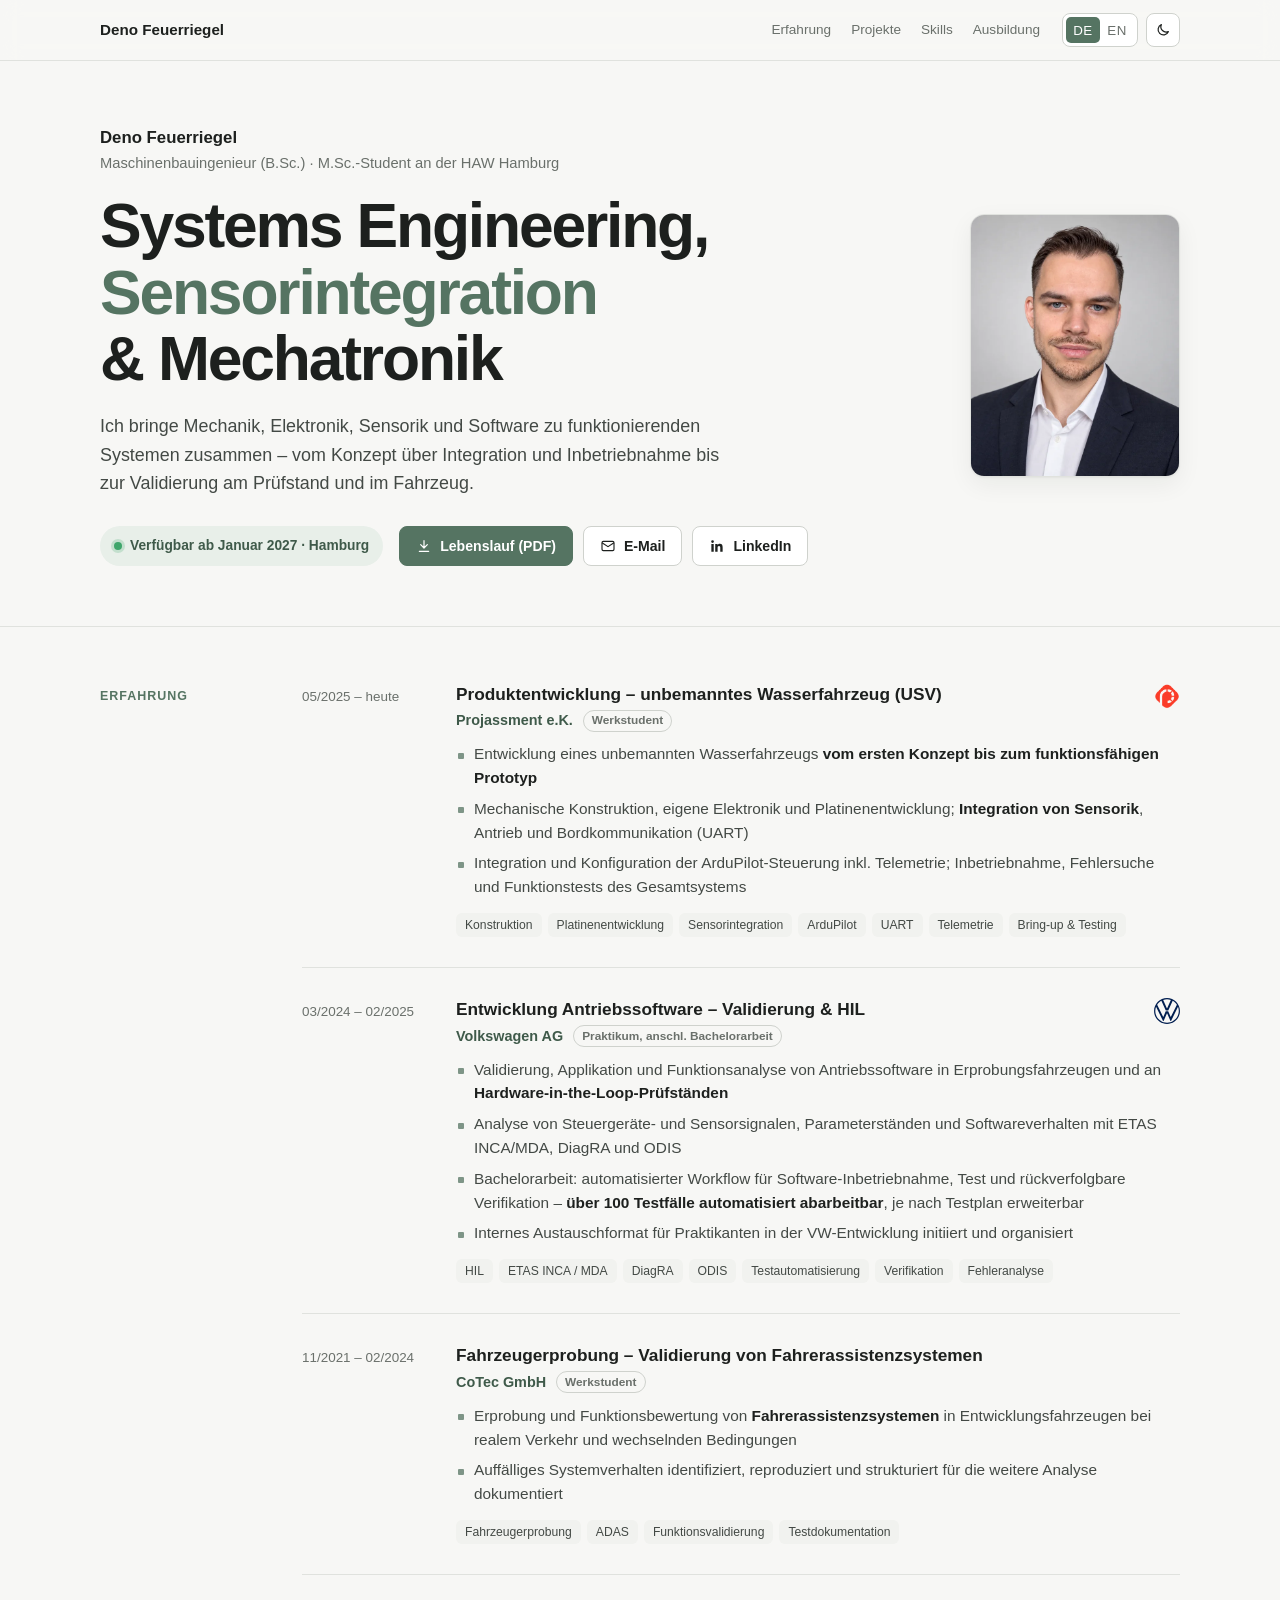
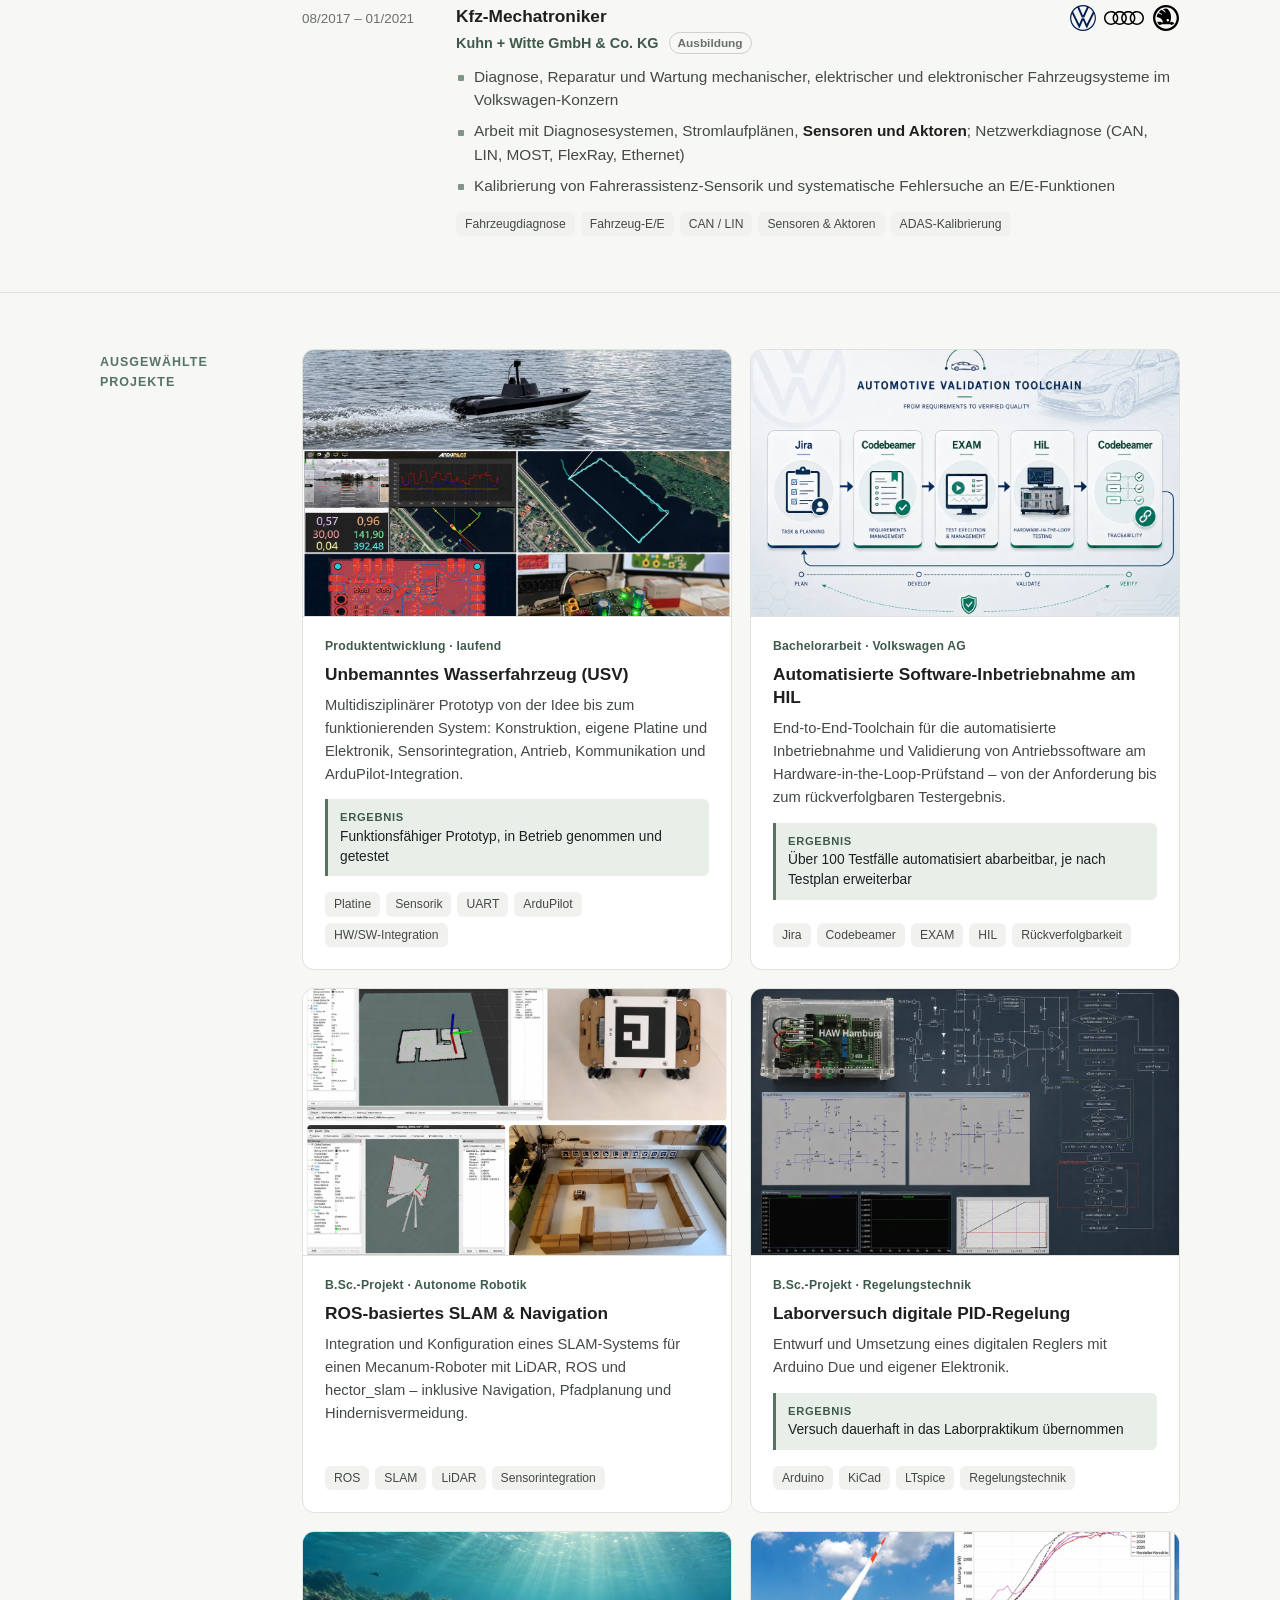
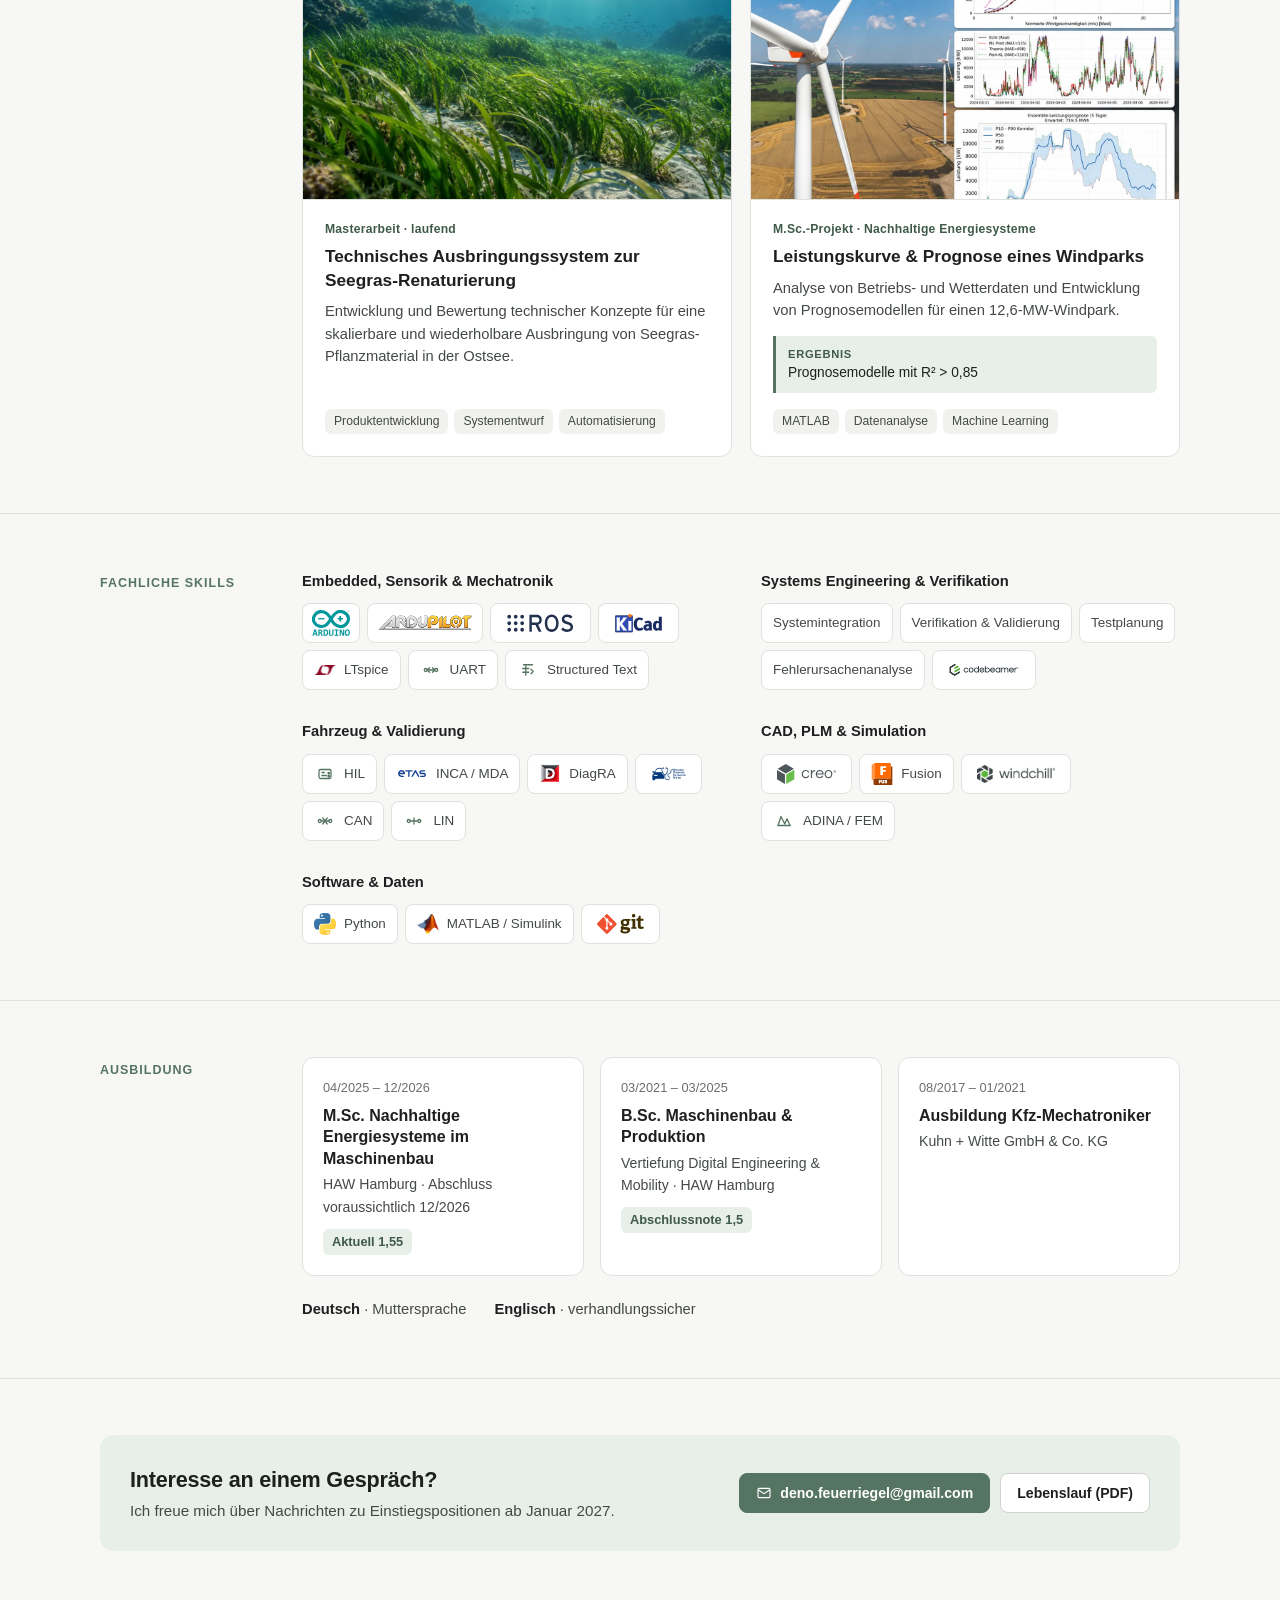
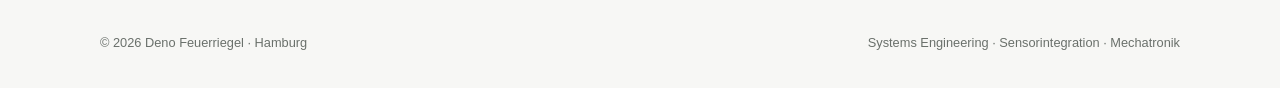
==== commit 8cc79640: "update" ====
--- a/index.html
+++ b/index.html
@@ -232,7 +232,7 @@
         /* =========================================================
            HERO
         ========================================================= */
-        header { padding: 64px 0 40px; }
+        header { padding: 64px 0 60px; }
 
         .hero {
             display: grid;
@@ -928,24 +928,6 @@
 
         </div>
 
-        <!-- Kennzahlen -->
-        <div class="facts">
-            <div class="fact">
-                <span class="fact-value"><span lang="de">3,5 Jahre</span><span lang="en">3.5 yrs</span></span>
-                <span class="fact-label" lang="de">Ausbildung Kfz-Mechatroniker im VW-Konzernumfeld</span>
-                <span class="fact-label" lang="en">Automotive mechatronics apprenticeship (VW Group brands)</span>
-            </div>
-            <div class="fact">
-                <span class="fact-value"><span lang="de">1 Jahr</span><span lang="en">1 yr</span></span>
-                <span class="fact-label" lang="de">Volkswagen AG · Antriebs&shy;software &amp; HIL-Validierung</span>
-                <span class="fact-label" lang="en">Volkswagen AG · Powertrain software &amp; HIL validation</span>
-            </div>
-            <div class="fact">
-                <span class="fact-value"><span lang="de">1,5</span><span lang="en">1.5</span></span>
-                <span class="fact-label" lang="de">Abschlussnote B.Sc. · M.Sc. aktuell 1,55</span>
-                <span class="fact-label" lang="en">B.Sc. final grade · M.Sc. currently 1.55 (German scale, 1.0 = best)</span>
-            </div>
-        </div>
     </div>
 </header>
 
@@ -1141,7 +1123,7 @@
             <!-- USV -->
             <article class="project">
                 <div class="project-media">
-                    <img src="./assets/projects/usv.webp" width="1200" height="900" alt="Unbemanntes Wasserfahrzeug mit eigener Elektronik und Platine" loading="lazy" decoding="async">
+                    <img src="./assets/projects/usv.webp?v=2" width="1200" height="900" alt="Unbemanntes Wasserfahrzeug mit eigener Elektronik und Platine" loading="lazy" decoding="async">
                 </div>
                 <div class="project-body">
                     <div class="project-meta"><span lang="de">Produktentwicklung · laufend</span><span lang="en">Product Development · ongoing</span></div>
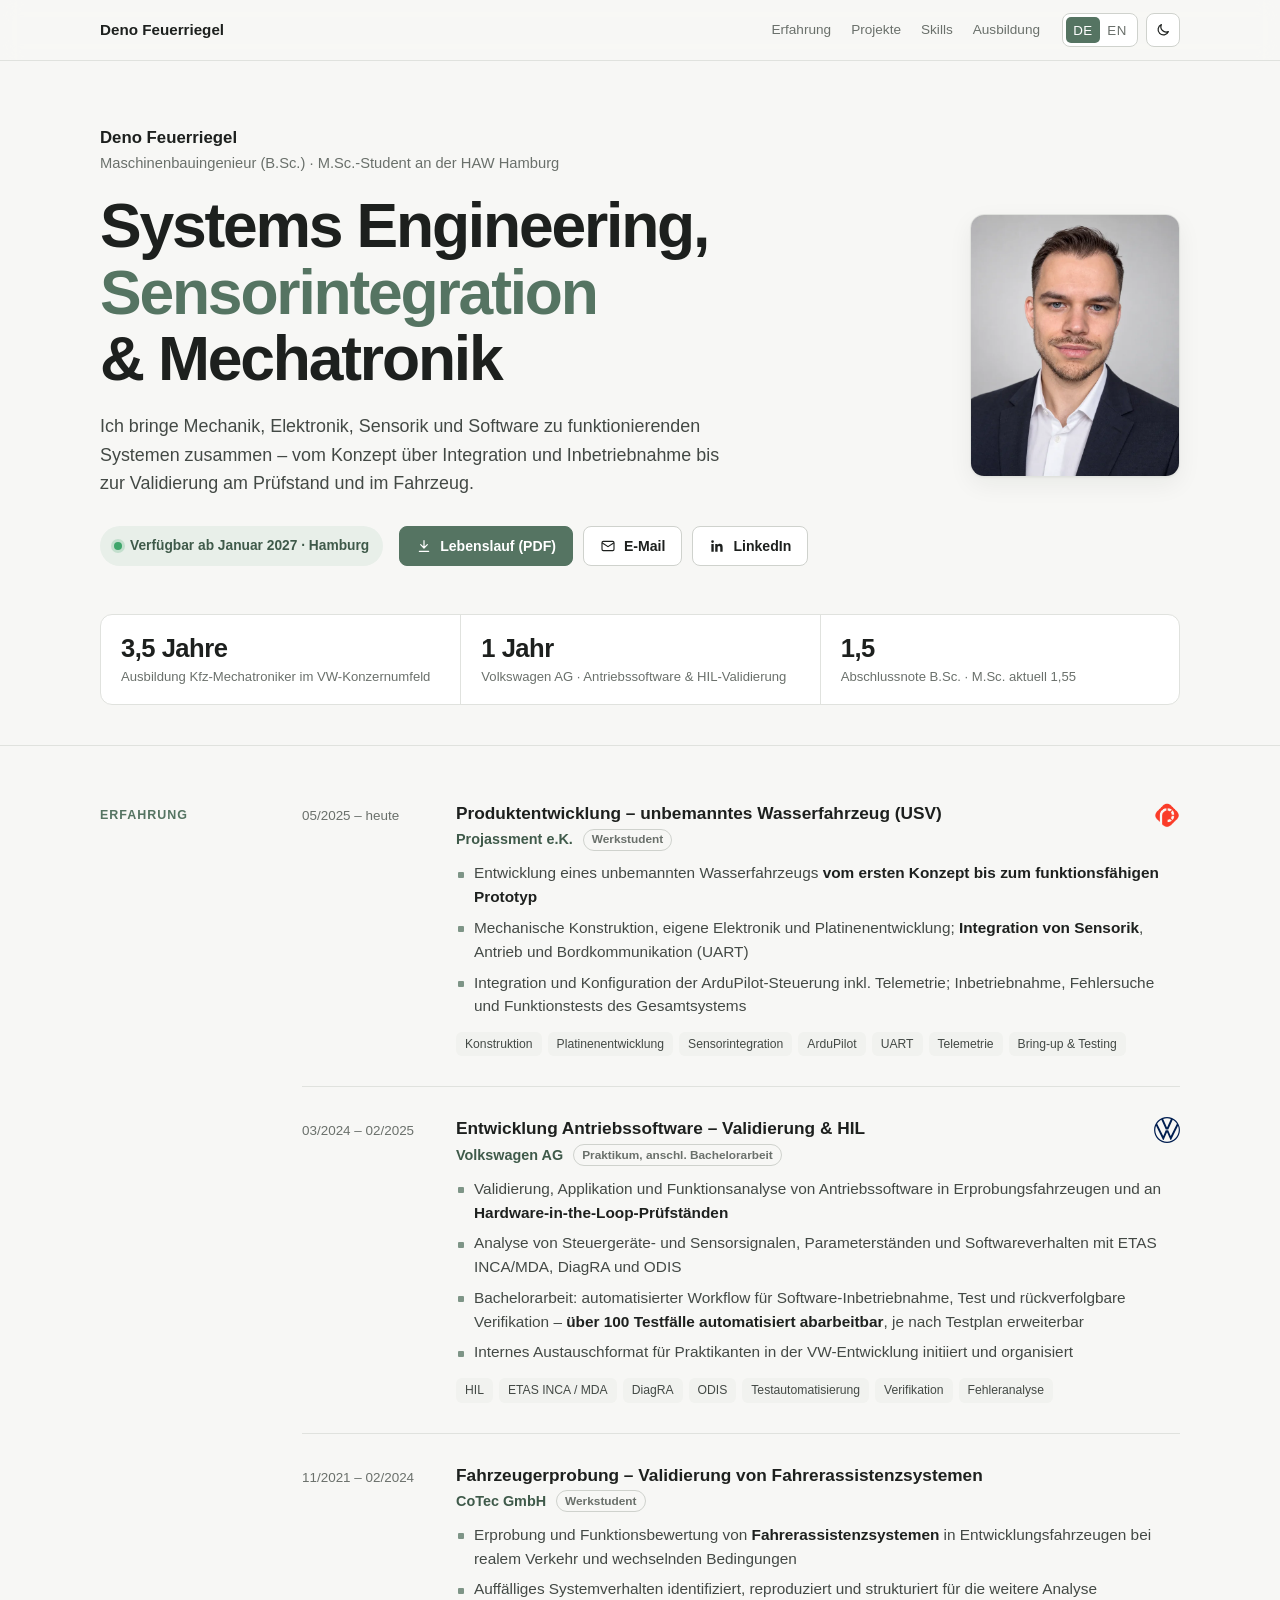
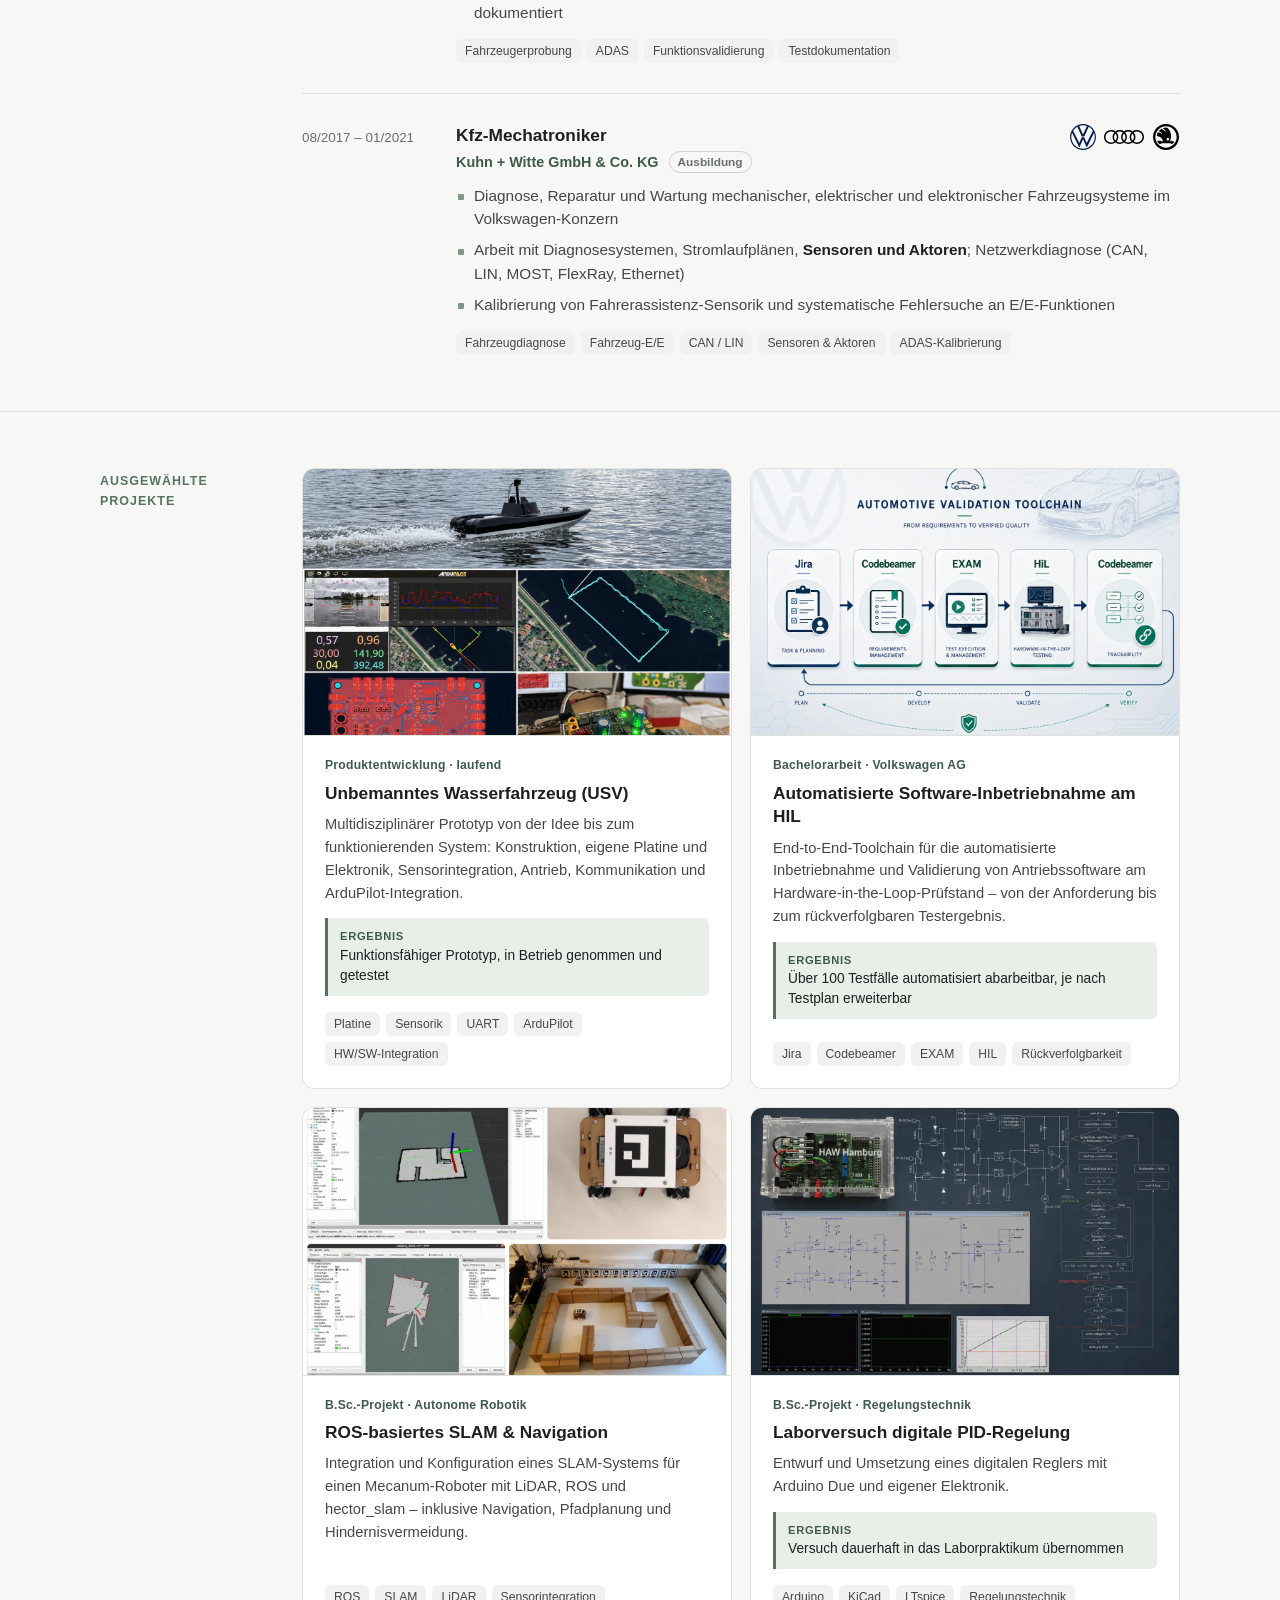
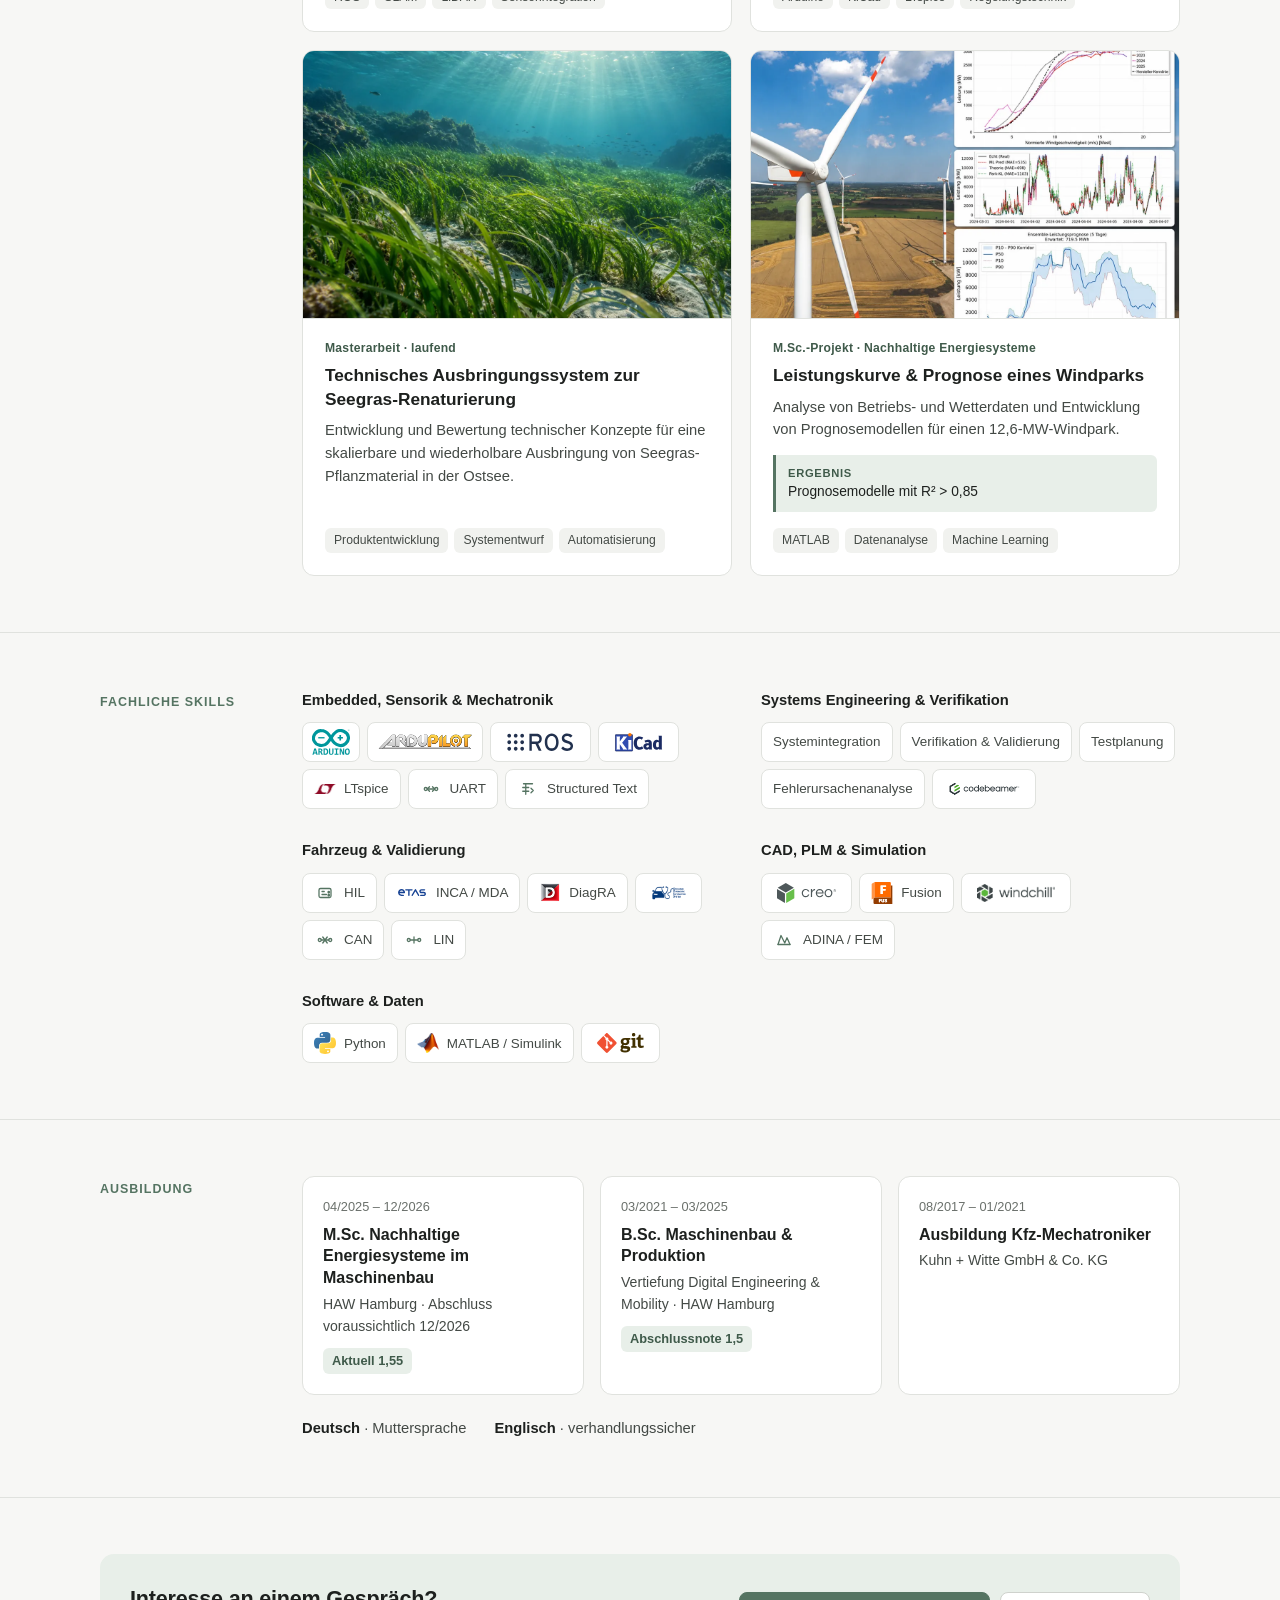
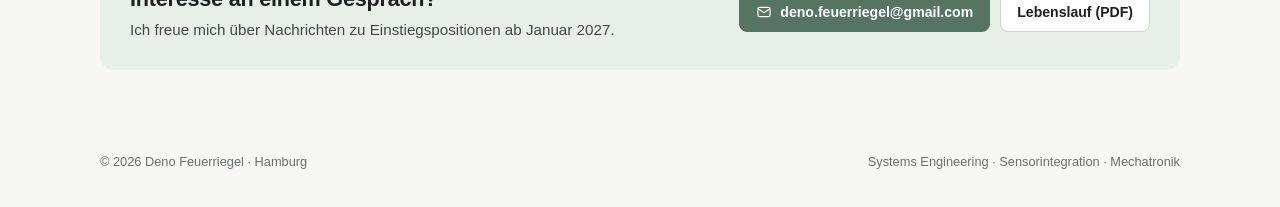
==== commit f468f298: "update website" ====
--- a/index.html
+++ b/index.html
@@ -232,7 +232,7 @@
         /* =========================================================
            HERO
         ========================================================= */
-        header { padding: 64px 0 60px; }
+        header { padding: 64px 0 40px; }
 
         .hero {
             display: grid;
@@ -928,6 +928,24 @@
 
         </div>
 
+        <!-- Kennzahlen -->
+        <div class="facts">
+            <div class="fact">
+                <span class="fact-value"><span lang="de">3,5 Jahre</span><span lang="en">3.5 yrs</span></span>
+                <span class="fact-label" lang="de">Ausbildung Kfz-Mechatroniker im VW-Konzernumfeld</span>
+                <span class="fact-label" lang="en">Automotive mechatronics apprenticeship (VW Group brands)</span>
+            </div>
+            <div class="fact">
+                <span class="fact-value"><span lang="de">1 Jahr</span><span lang="en">1 yr</span></span>
+                <span class="fact-label" lang="de">Volkswagen AG · Antriebs&shy;software &amp; HIL-Validierung</span>
+                <span class="fact-label" lang="en">Volkswagen AG · Powertrain software &amp; HIL validation</span>
+            </div>
+            <div class="fact">
+                <span class="fact-value"><span lang="de">1,5</span><span lang="en">1.5</span></span>
+                <span class="fact-label" lang="de">Abschlussnote B.Sc. · M.Sc. aktuell 1,55</span>
+                <span class="fact-label" lang="en">B.Sc. final grade · M.Sc. currently 1.55 (German scale, 1.0 = best)</span>
+            </div>
+        </div>
     </div>
 </header>
 
@@ -1123,7 +1141,7 @@
             <!-- USV -->
             <article class="project">
                 <div class="project-media">
-                    <img src="./assets/projects/usv.webp?v=2" width="1200" height="900" alt="Unbemanntes Wasserfahrzeug mit eigener Elektronik und Platine" loading="lazy" decoding="async">
+                    <img src="./assets/projects/usv.webp" width="1200" height="900" alt="Unbemanntes Wasserfahrzeug mit eigener Elektronik und Platine" loading="lazy" decoding="async">
                 </div>
                 <div class="project-body">
                     <div class="project-meta"><span lang="de">Produktentwicklung · laufend</span><span lang="en">Product Development · ongoing</span></div>
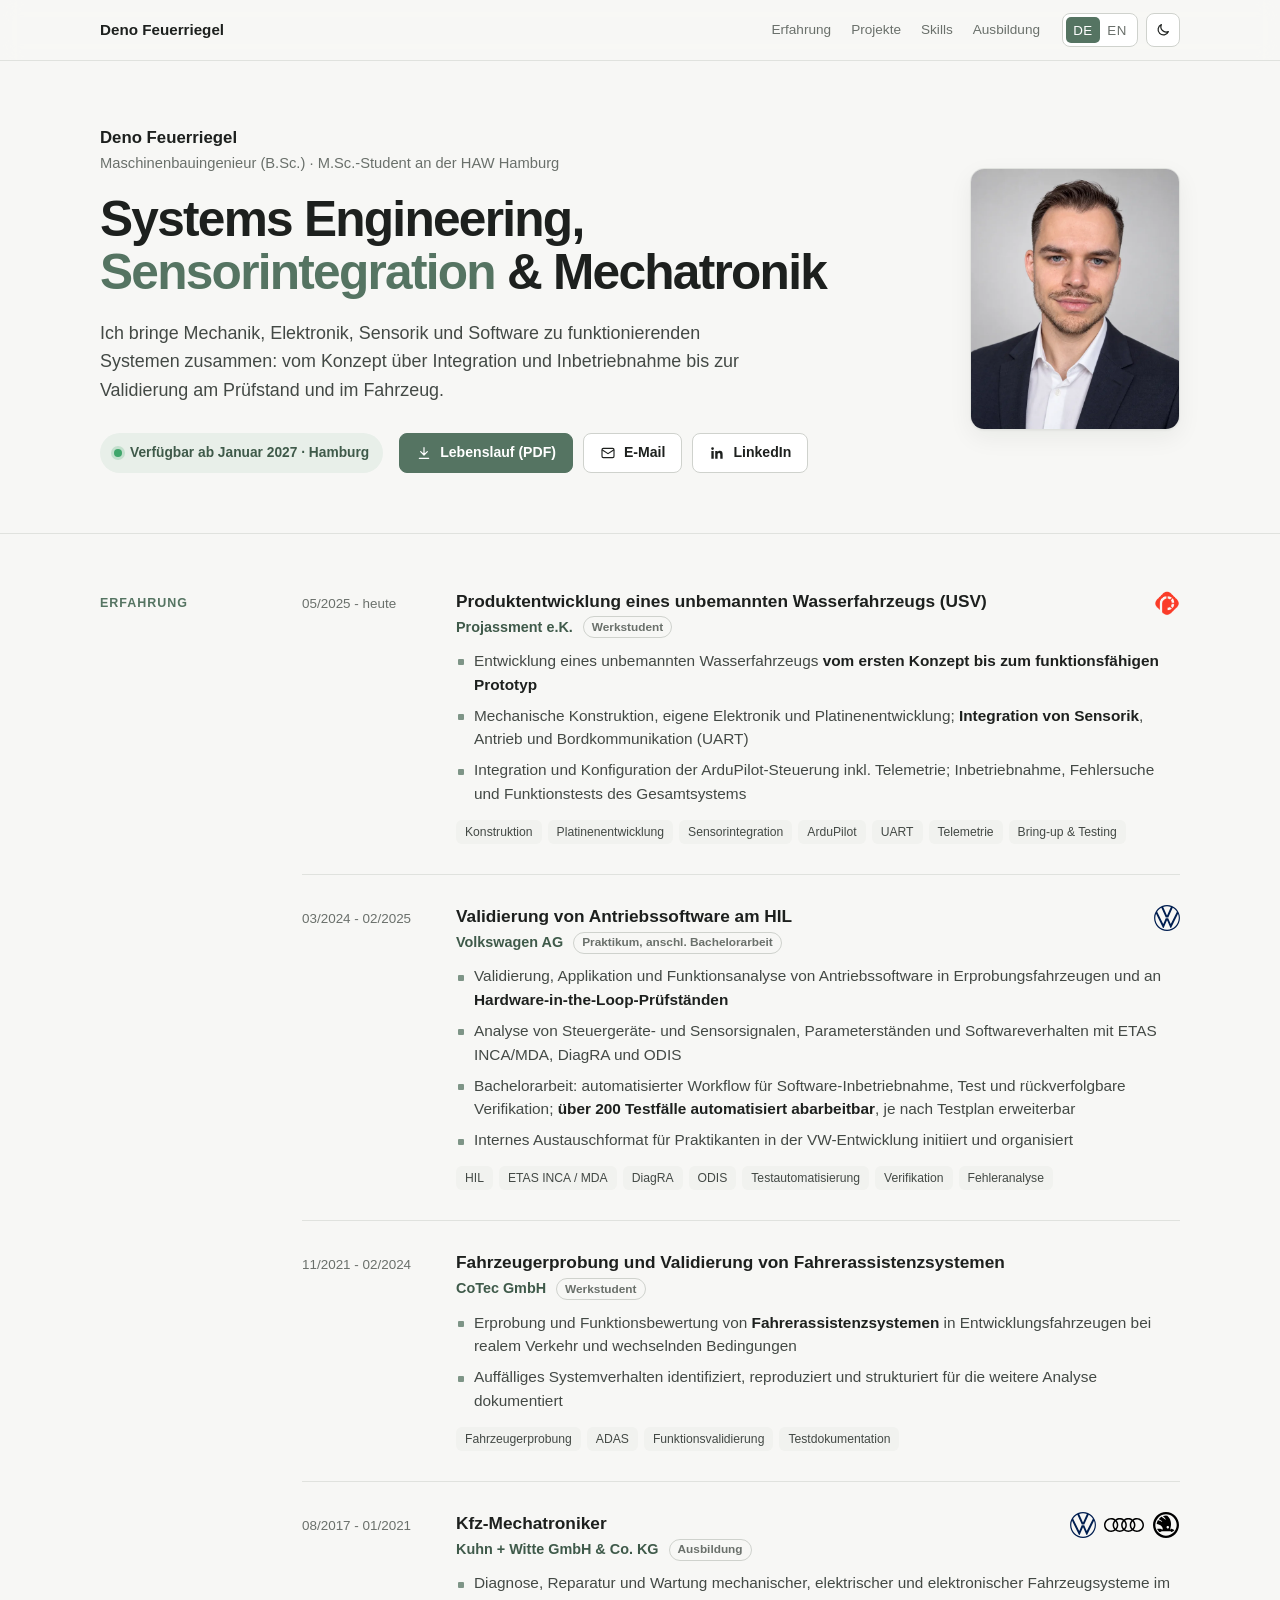
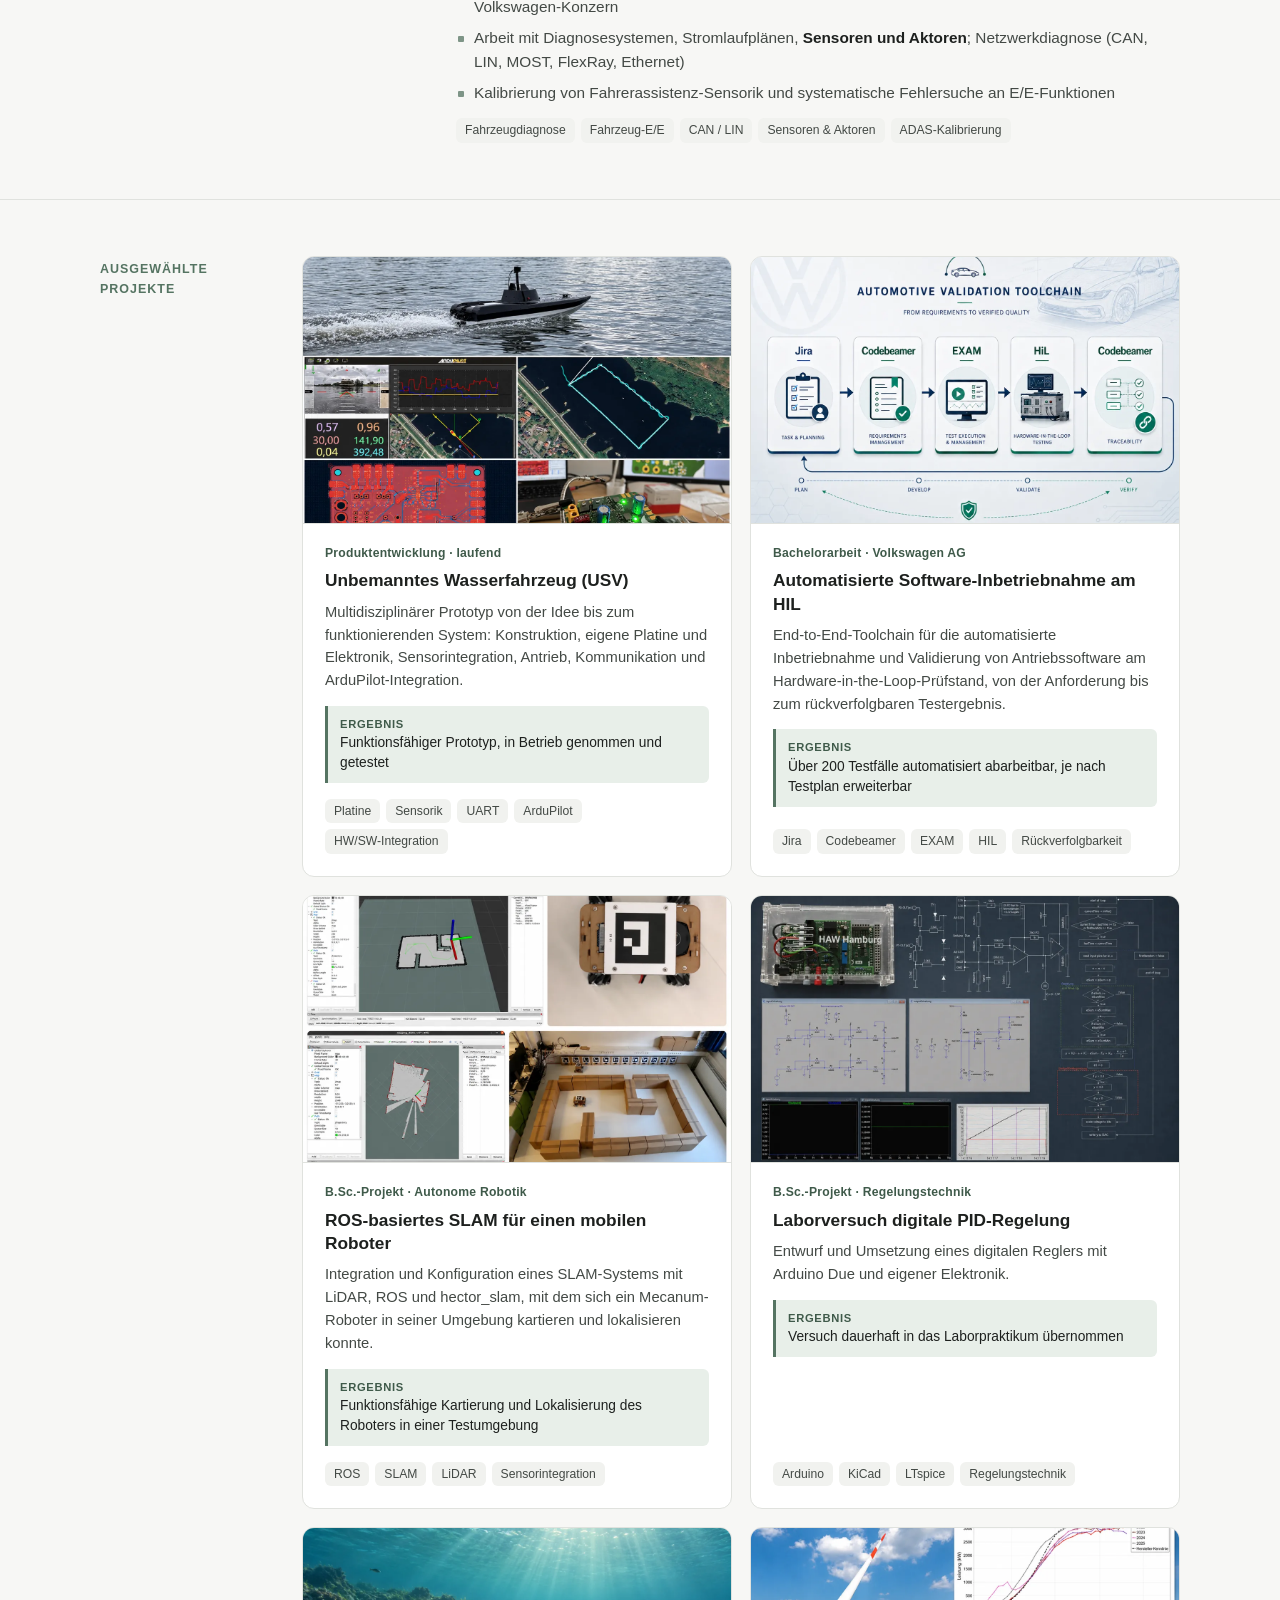
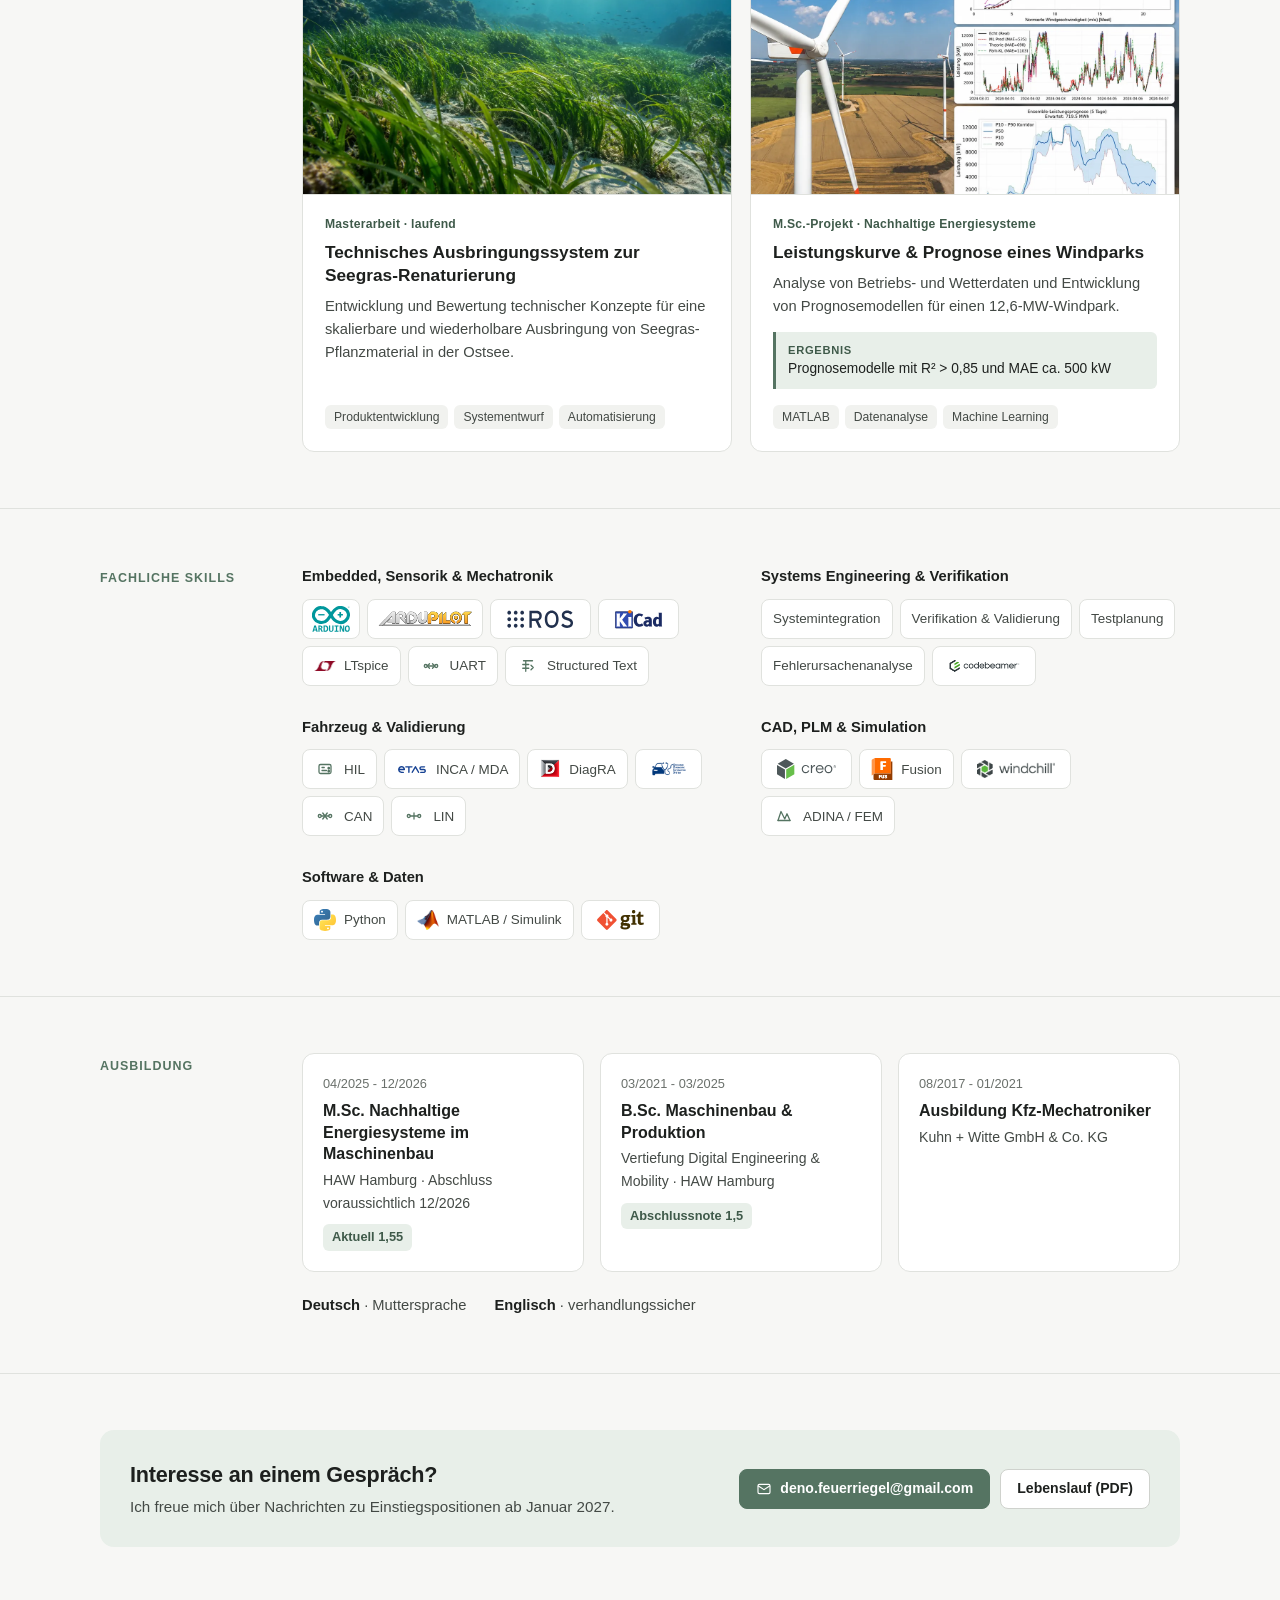
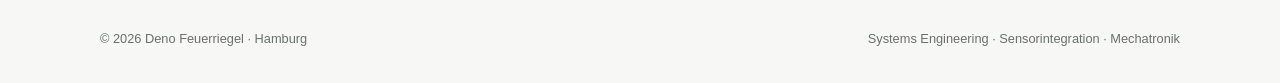
==== commit e51204bc: "Website und Lebensläufe überarbeitet: Banner entfernt, Striche entfernt, SLAM-Ergebnis, neue CVs ohn" ====
--- a/index.html
+++ b/index.html
@@ -7,13 +7,13 @@
 
     <title>Deno Feuerriegel | Systems Engineering, Sensorintegration & Mechatronik</title>
 
-    <meta name="description" content="Deno Feuerriegel – Maschinenbauingenieur mit Fokus auf Systems Engineering, Sensorintegration und Mechatronik. Erfahrung in HIL-Validierung, Embedded-Entwicklung und Fahrzeugtechnik. Verfügbar ab Januar 2027 in Hamburg.">
+    <meta name="description" content="Deno Feuerriegel, Maschinenbauingenieur mit Fokus auf Systems Engineering, Sensorintegration und Mechatronik. Erfahrung in HIL-Validierung, Embedded-Entwicklung und Fahrzeugtechnik. Verfügbar ab Januar 2027 in Hamburg.">
 
     <!-- Social preview (LinkedIn, WhatsApp, Mail) -->
     <meta property="og:type" content="website">
     <meta property="og:url" content="https://denofeuerriegel.github.io/">
     <meta property="og:title" content="Deno Feuerriegel | Systems Engineering, Sensorintegration & Mechatronik">
-    <meta property="og:description" content="Maschinenbauingenieur (M.Sc., HAW Hamburg) – Sensorintegration, Systems Engineering und Mechatronik. Verfügbar ab Januar 2027.">
+    <meta property="og:description" content="Maschinenbauingenieur (M.Sc., HAW Hamburg) mit Fokus auf Sensorintegration, Systems Engineering und Mechatronik. Verfügbar ab Januar 2027.">
     <meta property="og:image" content="https://denofeuerriegel.github.io/assets/og-image.jpg">
     <meta property="og:image:width" content="1200">
     <meta property="og:image:height" content="630">
@@ -232,7 +232,7 @@
         /* =========================================================
            HERO
         ========================================================= */
-        header { padding: 64px 0 40px; }
+        header { padding: 64px 0 60px; }
 
         .hero {
             display: grid;
@@ -264,15 +264,17 @@
         }
 
         h1 {
-            max-width: 760px;
+            max-width: 100%;
             margin-bottom: 20px;
-            font-size: clamp(2.3rem, 5.2vw, 3.9rem);
+            font-size: clamp(2.1rem, 3.9vw, 3.1rem);
             font-weight: 600;
             line-height: 1.06;
             letter-spacing: -.035em;
             text-wrap: balance;
         }
         h1 .accent { color: var(--accent); }
+        h1 .h1-line { display: block; }
+        @media (min-width: 1000px) { h1 .h1-line { white-space: nowrap; } }
 
         .hero-lead {
             max-width: 640px;
@@ -803,6 +805,7 @@
             }
             .hero-role { font-size: .84rem; line-height: 1.4; }
             h1 { font-size: clamp(2rem, 8.6vw, 2.6rem); margin-bottom: 16px; }
+            h1 .h1-line { display: inline; }
             .hero-lead { font-size: 1.02rem; }
             .hero-actions { margin-top: 22px; }
             .badge-available { width: 100%; justify-content: center; margin-right: 0; }
@@ -882,16 +885,16 @@
             </div>
 
             <h1>
-                <span lang="de">Systems Engineering, <span class="accent">Sensor&shy;integration</span> &amp; Mechatronik</span>
-                <span lang="en">Systems Engineering, <span class="accent">Sensor Integration</span> &amp; Mechatronics</span>
+                <span lang="de"><span class="h1-line">Systems Engineering,</span> <span class="h1-line"><span class="accent">Sensorintegration</span> &amp; Mechatronik</span></span>
+                <span lang="en"><span class="h1-line">Systems Engineering,</span> <span class="h1-line"><span class="accent">Sensor Integration</span> &amp; Mechatronics</span></span>
             </h1>
 
             <p class="hero-lead" lang="de">
-                Ich bringe Mechanik, Elektronik, Sensorik und Software zu funktionierenden Systemen zusammen –
+                Ich bringe Mechanik, Elektronik, Sensorik und Software zu funktionierenden Systemen zusammen:
                 vom Konzept über Integration und Inbetriebnahme bis zur Validierung am Prüfstand und im Fahrzeug.
             </p>
             <p class="hero-lead" lang="en">
-                I bring mechanics, electronics, sensors and software together into working systems –
+                I bring mechanics, electronics, sensors and software together into working systems:
                 from concept through integration and bring-up to validation on the test bench and in the vehicle.
             </p>
 
@@ -928,24 +931,6 @@
 
         </div>
 
-        <!-- Kennzahlen -->
-        <div class="facts">
-            <div class="fact">
-                <span class="fact-value"><span lang="de">3,5 Jahre</span><span lang="en">3.5 yrs</span></span>
-                <span class="fact-label" lang="de">Ausbildung Kfz-Mechatroniker im VW-Konzernumfeld</span>
-                <span class="fact-label" lang="en">Automotive mechatronics apprenticeship (VW Group brands)</span>
-            </div>
-            <div class="fact">
-                <span class="fact-value"><span lang="de">1 Jahr</span><span lang="en">1 yr</span></span>
-                <span class="fact-label" lang="de">Volkswagen AG · Antriebs&shy;software &amp; HIL-Validierung</span>
-                <span class="fact-label" lang="en">Volkswagen AG · Powertrain software &amp; HIL validation</span>
-            </div>
-            <div class="fact">
-                <span class="fact-value"><span lang="de">1,5</span><span lang="en">1.5</span></span>
-                <span class="fact-label" lang="de">Abschlussnote B.Sc. · M.Sc. aktuell 1,55</span>
-                <span class="fact-label" lang="en">B.Sc. final grade · M.Sc. currently 1.55 (German scale, 1.0 = best)</span>
-            </div>
-        </div>
     </div>
 </header>
 
@@ -963,13 +948,13 @@
             <!-- Projassment -->
             <article class="job">
                 <div class="date num">
-                    05/2025 – <span lang="de">heute</span><span lang="en">present</span>
+                    05/2025 - <span lang="de">heute</span><span lang="en">present</span>
                 </div>
                 <div>
                     <div class="job-head">
                         <div>
-                            <h3 lang="de">Produktentwicklung – unbemanntes Wasserfahrzeug (USV)</h3>
-                            <h3 lang="en">Product Development – Unmanned Surface Vehicle (USV)</h3>
+                            <h3 lang="de">Produktentwicklung eines unbemannten Wasserfahrzeugs (USV)</h3>
+                            <h3 lang="en">Product Development of an Unmanned Surface Vehicle (USV)</h3>
                             <div class="job-org">
                                 <a class="company" href="https://www.projassment.de/" target="_blank" rel="noopener noreferrer">Projassment e.K.</a>
                                 <span class="type" lang="de">Werkstudent</span>
@@ -1006,12 +991,12 @@
 
             <!-- Volkswagen -->
             <article class="job">
-                <div class="date num">03/2024 – 02/2025</div>
+                <div class="date num">03/2024 - 02/2025</div>
                 <div>
                     <div class="job-head">
                         <div>
-                            <h3 lang="de">Entwicklung Antriebssoftware – Validierung &amp; HIL</h3>
-                            <h3 lang="en">Powertrain Software Development – Validation &amp; HIL</h3>
+                            <h3 lang="de">Validierung von Antriebssoftware am HIL</h3>
+                            <h3 lang="en">Powertrain Software Validation &amp; HIL</h3>
                             <div class="job-org">
                                 <span class="company">Volkswagen AG</span>
                                 <span class="type" lang="de">Praktikum, anschl. Bachelorarbeit</span>
@@ -1032,8 +1017,8 @@
                         <li lang="de">Analyse von Steuergeräte- und Sensorsignalen, Parameterständen und Softwareverhalten mit ETAS INCA/MDA, DiagRA und ODIS</li>
                         <li lang="en">Analysis of ECU and sensor signals, parameter states and software behaviour using ETAS INCA/MDA, DiagRA and ODIS</li>
 
-                        <li lang="de">Bachelorarbeit: automatisierter Workflow für Software-Inbetriebnahme, Test und rückverfolgbare Verifikation – <strong>über 100 Testfälle automatisiert abarbeitbar</strong>, je nach Testplan erweiterbar</li>
-                        <li lang="en">B.Sc. thesis: automated workflow for software commissioning, testing and traceable verification – <strong>100+ test cases executed automatically</strong>, extendable per test plan</li>
+                        <li lang="de">Bachelorarbeit: automatisierter Workflow für Software-Inbetriebnahme, Test und rückverfolgbare Verifikation; <strong>über 200 Testfälle automatisiert abarbeitbar</strong>, je nach Testplan erweiterbar</li>
+                        <li lang="en">B.Sc. thesis: automated workflow for software commissioning, testing and traceable verification; <strong>200+ test cases executed automatically</strong>, extendable per test plan</li>
 
                         <li lang="de">Internes Austauschformat für Praktikanten in der VW-Entwicklung initiiert und organisiert</li>
                         <li lang="en">Initiated and organised an internal exchange format for interns across Volkswagen R&amp;D</li>
@@ -1050,12 +1035,12 @@
 
             <!-- CoTec -->
             <article class="job">
-                <div class="date num">11/2021 – 02/2024</div>
+                <div class="date num">11/2021 - 02/2024</div>
                 <div>
                     <div class="job-head">
                         <div>
-                            <h3 lang="de">Fahrzeugerprobung – Validierung von Fahrerassistenzsystemen</h3>
-                            <h3 lang="en">Vehicle Testing – ADAS Validation</h3>
+                            <h3 lang="de">Fahrzeugerprobung und Validierung von Fahrerassistenzsystemen</h3>
+                            <h3 lang="en">Vehicle Testing and ADAS Validation</h3>
                             <div class="job-org">
                                 <span class="company">CoTec GmbH</span>
                                 <span class="type" lang="de">Werkstudent</span>
@@ -1083,7 +1068,7 @@
 
             <!-- Kuhn + Witte -->
             <article class="job">
-                <div class="date num">08/2017 – 01/2021</div>
+                <div class="date num">08/2017 - 01/2021</div>
                 <div>
                     <div class="job-head">
                         <div>
@@ -1141,7 +1126,7 @@
             <!-- USV -->
             <article class="project">
                 <div class="project-media">
-                    <img src="./assets/projects/usv.webp" width="1200" height="900" alt="Unbemanntes Wasserfahrzeug mit eigener Elektronik und Platine" loading="lazy" decoding="async">
+                    <img src="./assets/projects/usv.webp?v=2" width="1200" height="900" alt="Unbemanntes Wasserfahrzeug mit eigener Elektronik und Platine" loading="lazy" decoding="async">
                 </div>
                 <div class="project-body">
                     <div class="project-meta"><span lang="de">Produktentwicklung · laufend</span><span lang="en">Product Development · ongoing</span></div>
@@ -1172,12 +1157,12 @@
                     <div class="project-meta"><span lang="de">Bachelorarbeit · Volkswagen AG</span><span lang="en">B.Sc. Thesis · Volkswagen AG</span></div>
                     <h3 lang="de">Automatisierte Software-Inbetriebnahme am HIL</h3>
                     <h3 lang="en">Automated HIL Software Commissioning</h3>
-                    <p lang="de">End-to-End-Toolchain für die automatisierte Inbetriebnahme und Validierung von Antriebssoftware am Hardware-in-the-Loop-Prüfstand – von der Anforderung bis zum rückverfolgbaren Testergebnis.</p>
-                    <p lang="en">End-to-end toolchain for automated commissioning and validation of powertrain software on a Hardware-in-the-Loop test bench – from requirement to traceable test result.</p>
+                    <p lang="de">End-to-End-Toolchain für die automatisierte Inbetriebnahme und Validierung von Antriebssoftware am Hardware-in-the-Loop-Prüfstand, von der Anforderung bis zum rückverfolgbaren Testergebnis.</p>
+                    <p lang="en">End-to-end toolchain for automated commissioning and validation of powertrain software on a Hardware-in-the-Loop test bench, from requirement to traceable test result.</p>
                     <div class="result">
                         <b lang="de">Ergebnis</b><b lang="en">Result</b>
-                        <span lang="de">Über 100 Testfälle automatisiert abarbeitbar, je nach Testplan erweiterbar</span>
-                        <span lang="en">100+ test cases executed automatically, extendable per test plan</span>
+                        <span lang="de">Über 200 Testfälle automatisiert abarbeitbar, je nach Testplan erweiterbar</span>
+                        <span lang="en">200+ test cases executed automatically, extendable per test plan</span>
                     </div>
                     <div class="tags">
                         <span>Jira</span><span>Codebeamer</span><span>EXAM</span><span>HIL</span>
@@ -1189,14 +1174,19 @@
             <!-- SLAM -->
             <article class="project">
                 <div class="project-media">
-                    <img src="./assets/projects/autonome_robotik.webp" width="1200" height="900" alt="Mobiler Roboter mit LiDAR für SLAM und Navigation" loading="lazy" decoding="async">
+                    <img src="./assets/projects/autonome_robotik.webp" width="1200" height="900" alt="Mobiler Roboter mit LiDAR für SLAM" loading="lazy" decoding="async">
                 </div>
                 <div class="project-body">
                     <div class="project-meta"><span lang="de">B.Sc.-Projekt · Autonome Robotik</span><span lang="en">B.Sc. Project · Autonomous Robotics</span></div>
-                    <h3 lang="de">ROS-basiertes SLAM &amp; Navigation</h3>
-                    <h3 lang="en">ROS-Based SLAM &amp; Navigation</h3>
-                    <p lang="de">Integration und Konfiguration eines SLAM-Systems für einen Mecanum-Roboter mit LiDAR, ROS und hector_slam – inklusive Navigation, Pfadplanung und Hindernisvermeidung.</p>
-                    <p lang="en">Integration and configuration of a SLAM system for a Mecanum-wheel robot using LiDAR, ROS and hector_slam – including navigation, path planning and obstacle avoidance.</p>
+                    <h3 lang="de">ROS-basiertes SLAM für einen mobilen Roboter</h3>
+                    <h3 lang="en">ROS-Based SLAM for a Mobile Robot</h3>
+                    <p lang="de">Integration und Konfiguration eines SLAM-Systems mit LiDAR, ROS und hector_slam, mit dem sich ein Mecanum-Roboter in seiner Umgebung kartieren und lokalisieren konnte.</p>
+                    <p lang="en">Integration and configuration of a SLAM system using LiDAR, ROS and hector_slam, enabling a Mecanum-wheel robot to map its environment and localise itself.</p>
+                    <div class="result">
+                        <b lang="de">Ergebnis</b><b lang="en">Result</b>
+                        <span lang="de">Funktionsfähige Kartierung und Lokalisierung des Roboters in einer Testumgebung</span>
+                        <span lang="en">Working mapping and localisation of the robot in a test environment</span>
+                    </div>
                     <div class="tags">
                         <span>ROS</span><span>SLAM</span><span>LiDAR</span>
                         <span lang="de">Sensorintegration</span><span lang="en">Sensor Integration</span>
@@ -1259,8 +1249,8 @@
                     <p lang="en">Analysis of operational and weather data and development of forecasting models for a 12.6 MW wind farm.</p>
                     <div class="result">
                         <b lang="de">Ergebnis</b><b lang="en">Result</b>
-                        <span lang="de">Prognosemodelle mit R² &gt; 0,85</span>
-                        <span lang="en">Forecasting models with R² &gt; 0.85</span>
+                        <span lang="de">Prognosemodelle mit R² &gt; 0,85 und MAE ca. 500 kW</span>
+                        <span lang="en">Forecasting models with R² &gt; 0.85 and MAE approx. 500 kW</span>
                     </div>
                     <div class="tags">
                         <span>MATLAB</span>
@@ -1361,7 +1351,7 @@
         <div>
             <div class="edu">
                 <div class="degree">
-                    <div class="degree-date">04/2025 – 12/2026</div>
+                    <div class="degree-date">04/2025 - 12/2026</div>
                     <h3 lang="de">M.Sc. Nachhaltige Energiesysteme im Maschinenbau</h3>
                     <h3 lang="en">M.Sc. Sustainable Energy Systems in Mechanical Engineering</h3>
                     <p lang="de">HAW Hamburg · Abschluss voraussichtlich 12/2026</p>
@@ -1370,7 +1360,7 @@
                 </div>
 
                 <div class="degree">
-                    <div class="degree-date">03/2021 – 03/2025</div>
+                    <div class="degree-date">03/2021 - 03/2025</div>
                     <h3 lang="de">B.Sc. Maschinenbau &amp; Produktion</h3>
                     <h3 lang="en">B.Sc. Mechanical Engineering &amp; Production</h3>
                     <p lang="de">Vertiefung Digital Engineering &amp; Mobility · HAW Hamburg</p>
@@ -1379,7 +1369,7 @@
                 </div>
 
                 <div class="degree">
-                    <div class="degree-date">08/2017 – 01/2021</div>
+                    <div class="degree-date">08/2017 - 01/2021</div>
                     <h3 lang="de">Ausbildung Kfz-Mechatroniker</h3>
                     <h3 lang="en">Apprenticeship Automotive Mechatronics</h3>
                     <p>Kuhn + Witte GmbH &amp; Co. KG</p>
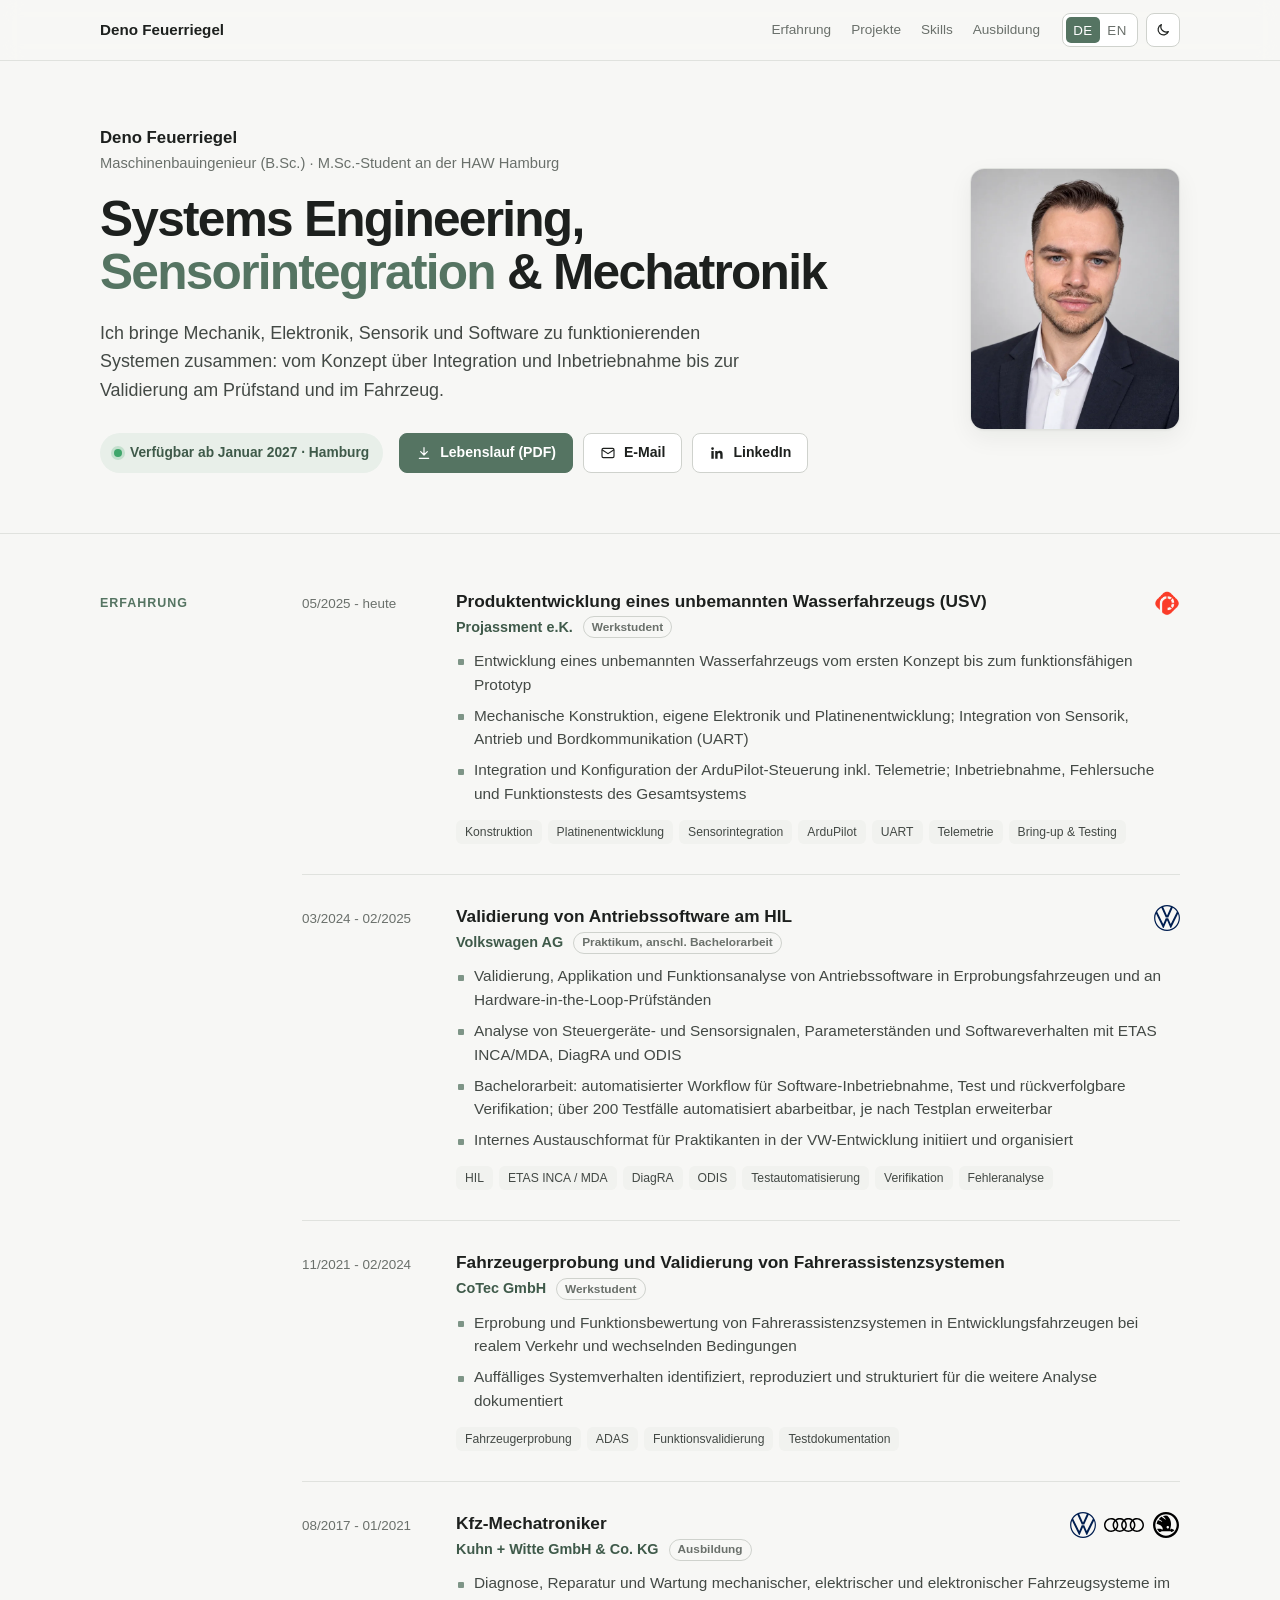
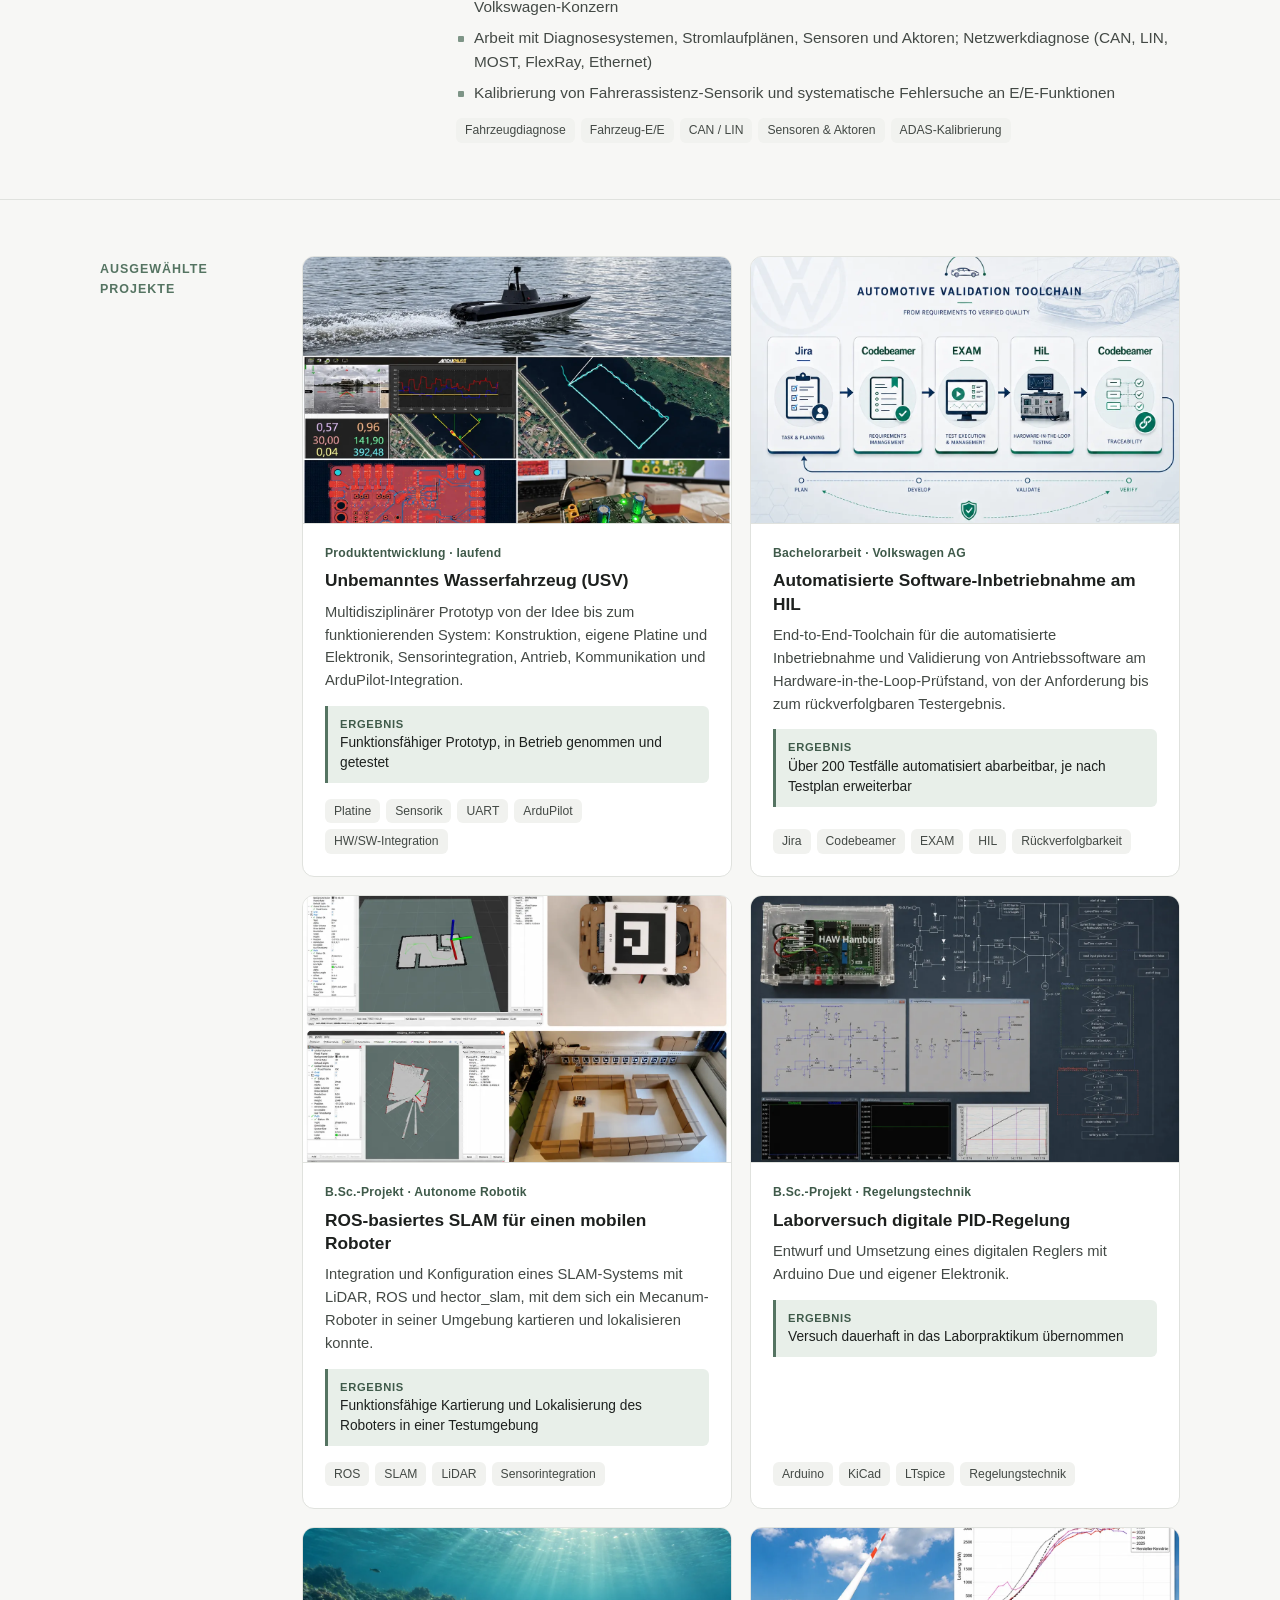
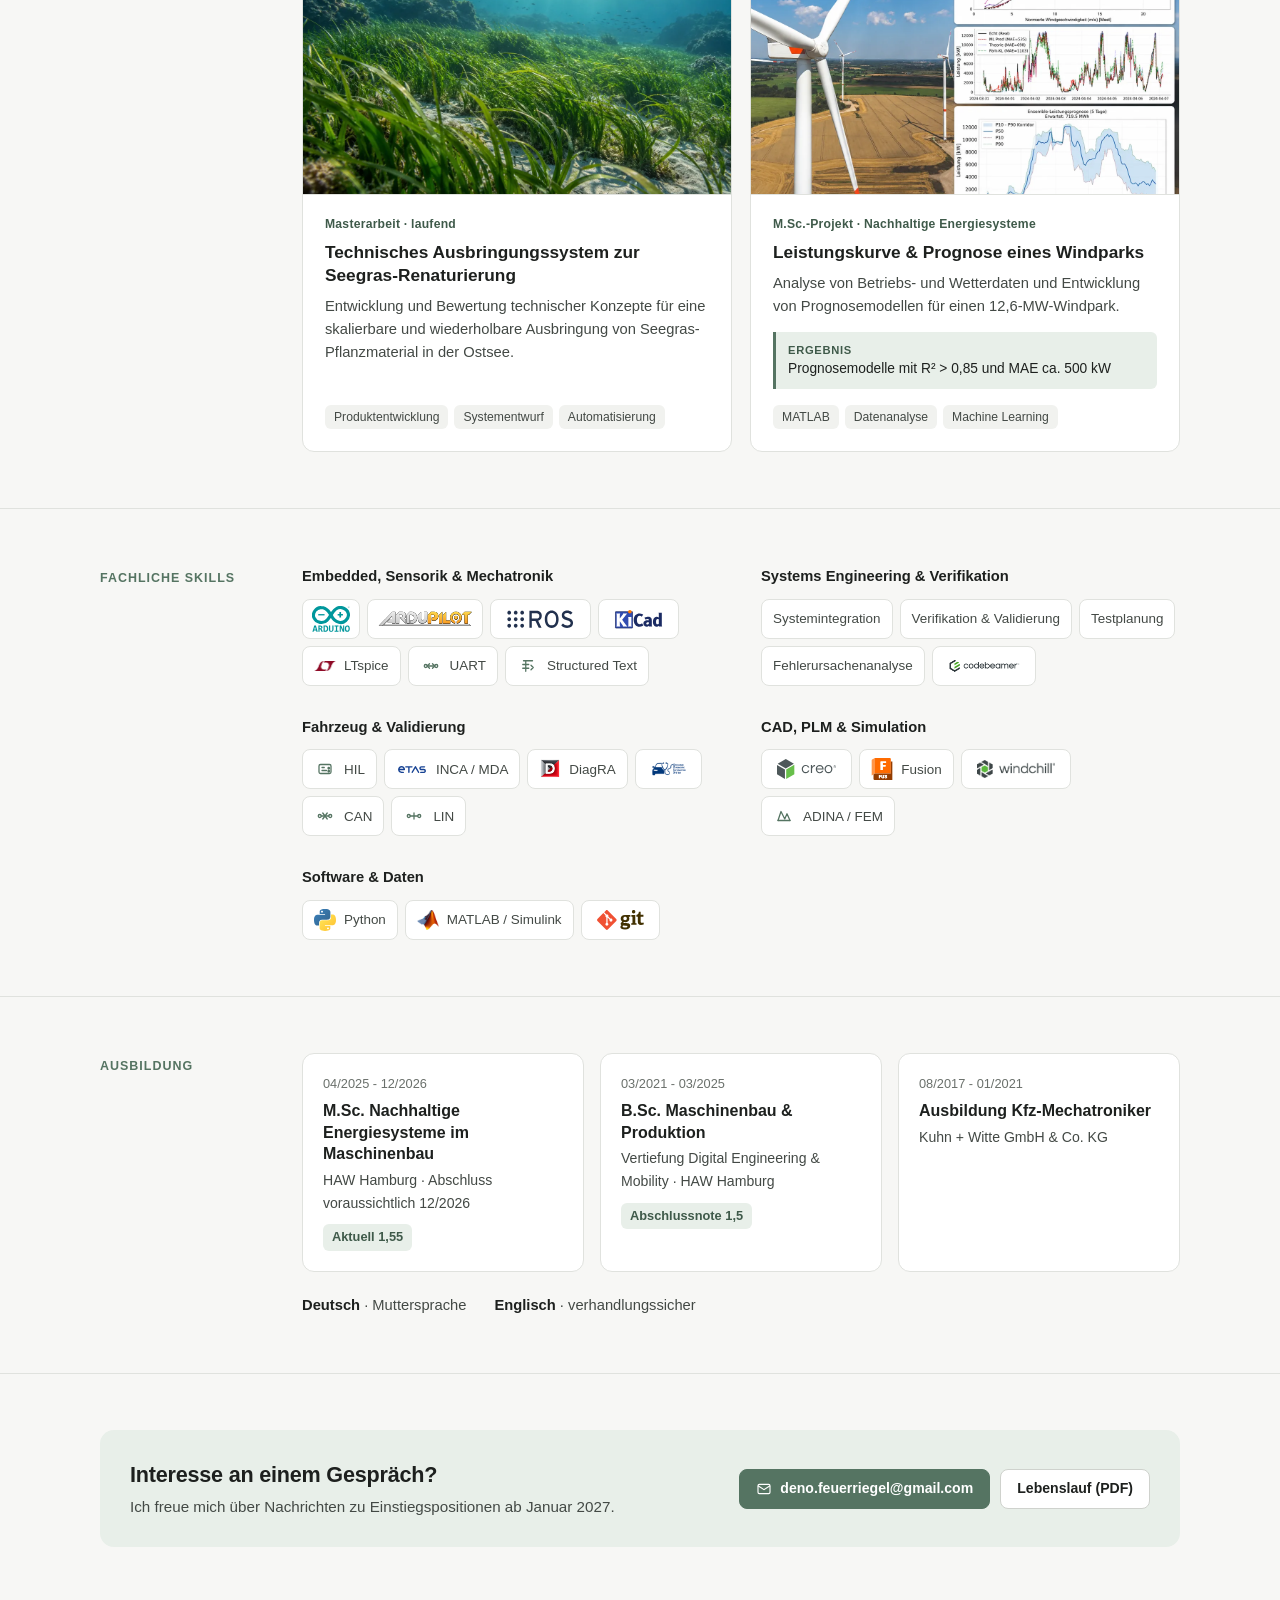
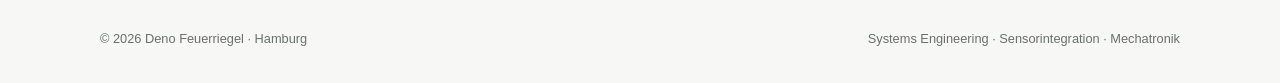
==== commit 687003b1: "Fettungen in den Stichpunkten der Berufserfahrung entfernt Co-Authored-By: Claude Opus 5.5 <noreply@" ====
--- a/index.html
+++ b/index.html
@@ -969,11 +969,11 @@
                     </div>
 
                     <ul class="bullets">
-                        <li lang="de">Entwicklung eines unbemannten Wasserfahrzeugs <strong>vom ersten Konzept bis zum funktionsfähigen Prototyp</strong></li>
-                        <li lang="en">Development of an unmanned surface vehicle <strong>from initial concept to a functional prototype</strong></li>
-
-                        <li lang="de">Mechanische Konstruktion, eigene Elektronik und Platinenentwicklung; <strong>Integration von Sensorik</strong>, Antrieb und Bordkommunikation (UART)</li>
-                        <li lang="en">Mechanical design, custom electronics and PCB development; <strong>sensor integration</strong>, propulsion and onboard communication (UART)</li>
+                        <li lang="de">Entwicklung eines unbemannten Wasserfahrzeugs vom ersten Konzept bis zum funktionsfähigen Prototyp</li>
+                        <li lang="en">Development of an unmanned surface vehicle from initial concept to a functional prototype</li>
+
+                        <li lang="de">Mechanische Konstruktion, eigene Elektronik und Platinenentwicklung; Integration von Sensorik, Antrieb und Bordkommunikation (UART)</li>
+                        <li lang="en">Mechanical design, custom electronics and PCB development; sensor integration, propulsion and onboard communication (UART)</li>
 
                         <li lang="de">Integration und Konfiguration der ArduPilot-Steuerung inkl. Telemetrie; Inbetriebnahme, Fehlersuche und Funktionstests des Gesamtsystems</li>
                         <li lang="en">Integration and configuration of ArduPilot-based control and telemetry; system bring-up, troubleshooting and functional testing</li>
@@ -1011,14 +1011,14 @@
                     </div>
 
                     <ul class="bullets">
-                        <li lang="de">Validierung, Applikation und Funktionsanalyse von Antriebssoftware in Erprobungsfahrzeugen und an <strong>Hardware-in-the-Loop-Prüfständen</strong></li>
-                        <li lang="en">Validation, calibration and functional analysis of powertrain software in prototype vehicles and on <strong>Hardware-in-the-Loop test benches</strong></li>
+                        <li lang="de">Validierung, Applikation und Funktionsanalyse von Antriebssoftware in Erprobungsfahrzeugen und an Hardware-in-the-Loop-Prüfständen</li>
+                        <li lang="en">Validation, calibration and functional analysis of powertrain software in prototype vehicles and on Hardware-in-the-Loop test benches</li>
 
                         <li lang="de">Analyse von Steuergeräte- und Sensorsignalen, Parameterständen und Softwareverhalten mit ETAS INCA/MDA, DiagRA und ODIS</li>
                         <li lang="en">Analysis of ECU and sensor signals, parameter states and software behaviour using ETAS INCA/MDA, DiagRA and ODIS</li>
 
-                        <li lang="de">Bachelorarbeit: automatisierter Workflow für Software-Inbetriebnahme, Test und rückverfolgbare Verifikation; <strong>über 200 Testfälle automatisiert abarbeitbar</strong>, je nach Testplan erweiterbar</li>
-                        <li lang="en">B.Sc. thesis: automated workflow for software commissioning, testing and traceable verification; <strong>200+ test cases executed automatically</strong>, extendable per test plan</li>
+                        <li lang="de">Bachelorarbeit: automatisierter Workflow für Software-Inbetriebnahme, Test und rückverfolgbare Verifikation; über 200 Testfälle automatisiert abarbeitbar, je nach Testplan erweiterbar</li>
+                        <li lang="en">B.Sc. thesis: automated workflow for software commissioning, testing and traceable verification; 200+ test cases executed automatically, extendable per test plan</li>
 
                         <li lang="de">Internes Austauschformat für Praktikanten in der VW-Entwicklung initiiert und organisiert</li>
                         <li lang="en">Initiated and organised an internal exchange format for interns across Volkswagen R&amp;D</li>
@@ -1050,8 +1050,8 @@
                     </div>
 
                     <ul class="bullets">
-                        <li lang="de">Erprobung und Funktionsbewertung von <strong>Fahrerassistenzsystemen</strong> in Entwicklungsfahrzeugen bei realem Verkehr und wechselnden Bedingungen</li>
-                        <li lang="en">Real-world testing and functional evaluation of <strong>driver assistance systems</strong> in development vehicles under varying traffic and operating conditions</li>
+                        <li lang="de">Erprobung und Funktionsbewertung von Fahrerassistenzsystemen in Entwicklungsfahrzeugen bei realem Verkehr und wechselnden Bedingungen</li>
+                        <li lang="en">Real-world testing and functional evaluation of driver assistance systems in development vehicles under varying traffic and operating conditions</li>
 
                         <li lang="de">Auffälliges Systemverhalten identifiziert, reproduziert und strukturiert für die weitere Analyse dokumentiert</li>
                         <li lang="en">Identified and reproduced abnormal system behaviour and documented findings in a structured way for further analysis</li>
@@ -1091,8 +1091,8 @@
                         <li lang="de">Diagnose, Reparatur und Wartung mechanischer, elektrischer und elektronischer Fahrzeugsysteme im Volkswagen-Konzern</li>
                         <li lang="en">Diagnosis, repair and maintenance of mechanical, electrical and electronic vehicle systems across Volkswagen Group brands</li>
 
-                        <li lang="de">Arbeit mit Diagnosesystemen, Stromlaufplänen, <strong>Sensoren und Aktoren</strong>; Netzwerkdiagnose (CAN, LIN, MOST, FlexRay, Ethernet)</li>
-                        <li lang="en">Work with diagnostic systems, wiring diagrams, <strong>sensors and actuators</strong>; network diagnostics (CAN, LIN, MOST, FlexRay, Ethernet)</li>
+                        <li lang="de">Arbeit mit Diagnosesystemen, Stromlaufplänen, Sensoren und Aktoren; Netzwerkdiagnose (CAN, LIN, MOST, FlexRay, Ethernet)</li>
+                        <li lang="en">Work with diagnostic systems, wiring diagrams, sensors and actuators; network diagnostics (CAN, LIN, MOST, FlexRay, Ethernet)</li>
 
                         <li lang="de">Kalibrierung von Fahrerassistenz-Sensorik und systematische Fehlersuche an E/E-Funktionen</li>
                         <li lang="en">Calibration of ADAS sensors and systematic troubleshooting of vehicle E/E functions</li>
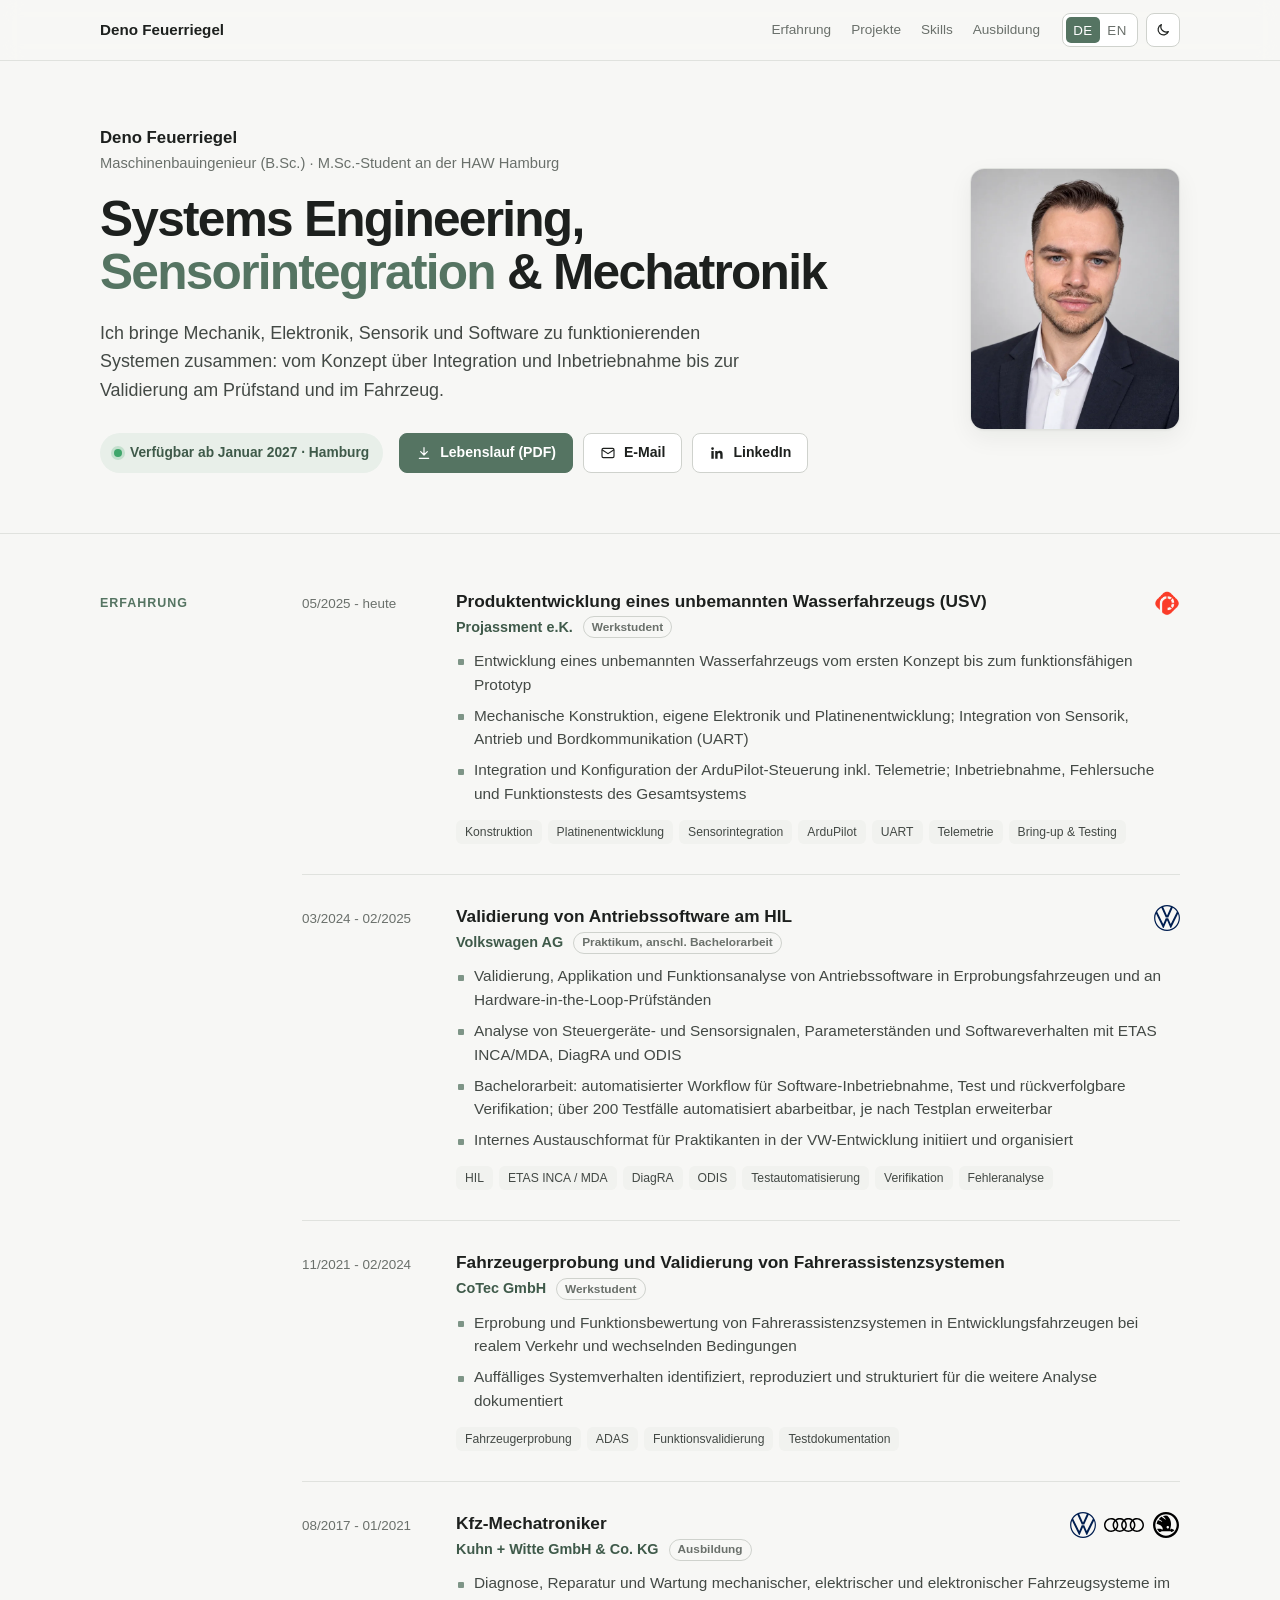
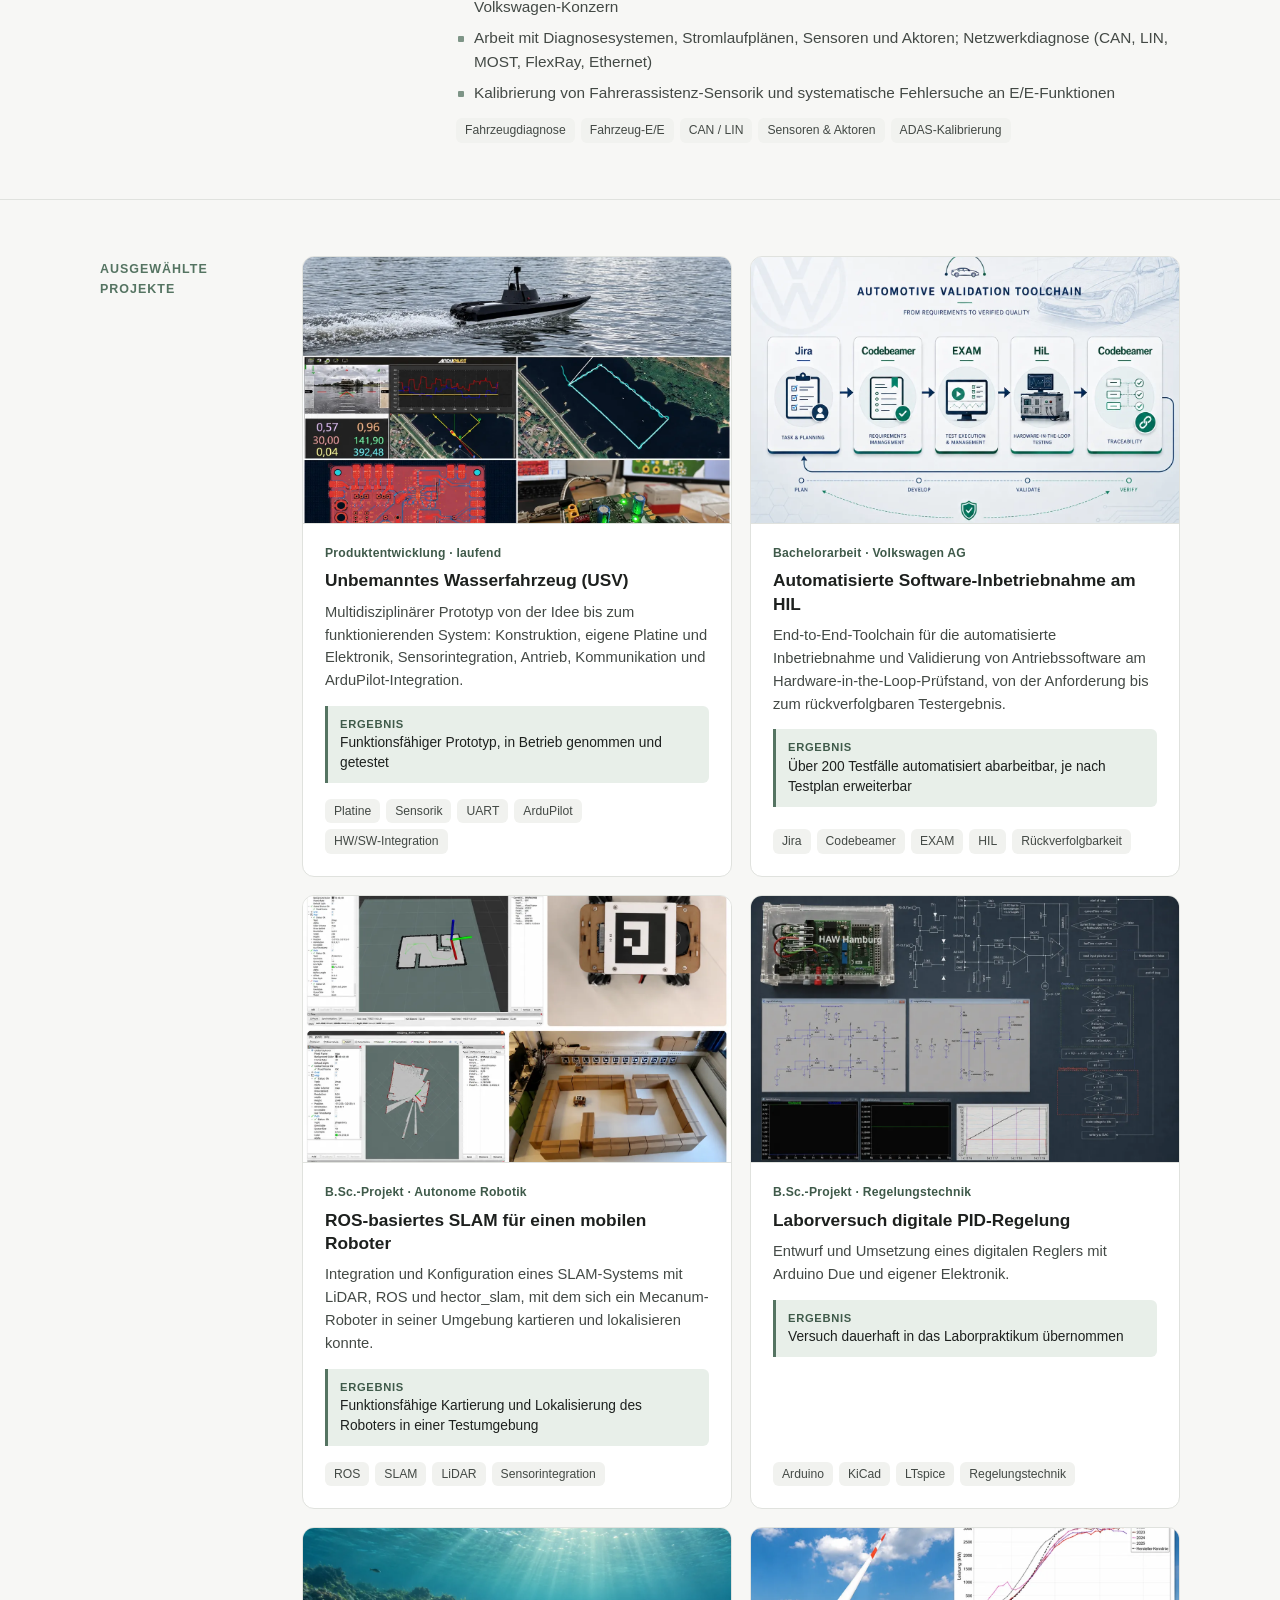
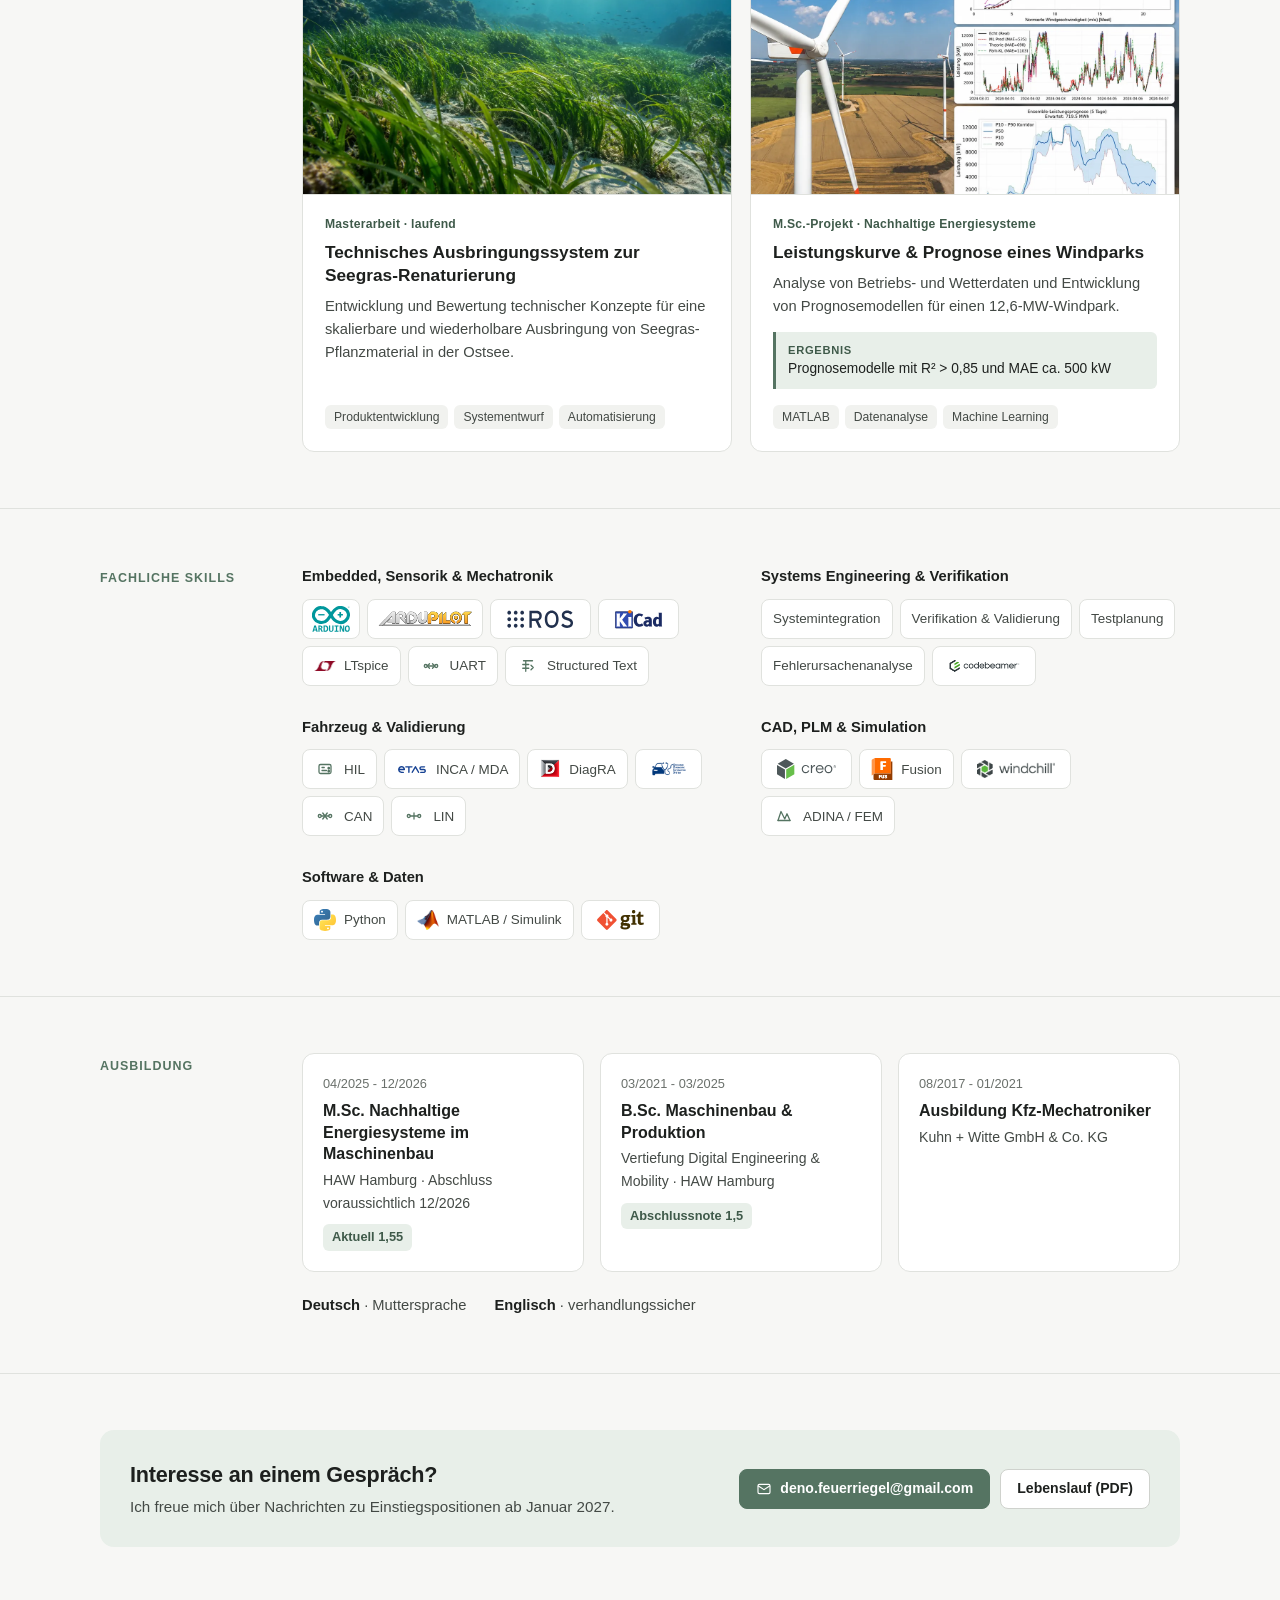
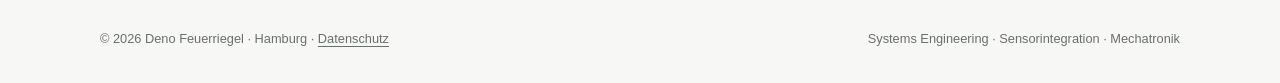
==== commit d8c336a3: "Cloudflare Analytics entfernt, Datenschutzhinweis (DE/EN) ergänzt Co-Authored-By: Claude Opus 5.5 <n" ====
--- a/index.html
+++ b/index.html
@@ -766,6 +766,8 @@
             color: var(--muted);
             font-size: .8rem;
         }
+        .footer-link { color: inherit; text-underline-offset: 3px; }
+        .footer-link:hover { color: var(--accent); }
         .footer-inner {
             display: flex;
             flex-wrap: wrap;
@@ -1415,15 +1417,13 @@
 
 <footer>
     <div class="container footer-inner">
-        <span>© 2026 Deno Feuerriegel · Hamburg</span>
+        <span>© 2026 Deno Feuerriegel · Hamburg · <a class="footer-link" href="./datenschutz.html"><span lang="de">Datenschutz</span><span lang="en">Privacy</span></a></span>
         <span lang="de">Systems Engineering · Sensorintegration · Mechatronik</span>
         <span lang="en">Systems Engineering · Sensor Integration · Mechatronics</span>
     </div>
 </footer>
 
 
-<!-- Cloudflare Web Analytics -->
-<script type="module" src="https://static.cloudflareinsights.com/beacon.min.js" data-cf-beacon='{"token": "c5dbd95d32064273a335e95b02a4a111"}'></script>
 
 <!-- =========================================================
      SPRACHE + THEME
